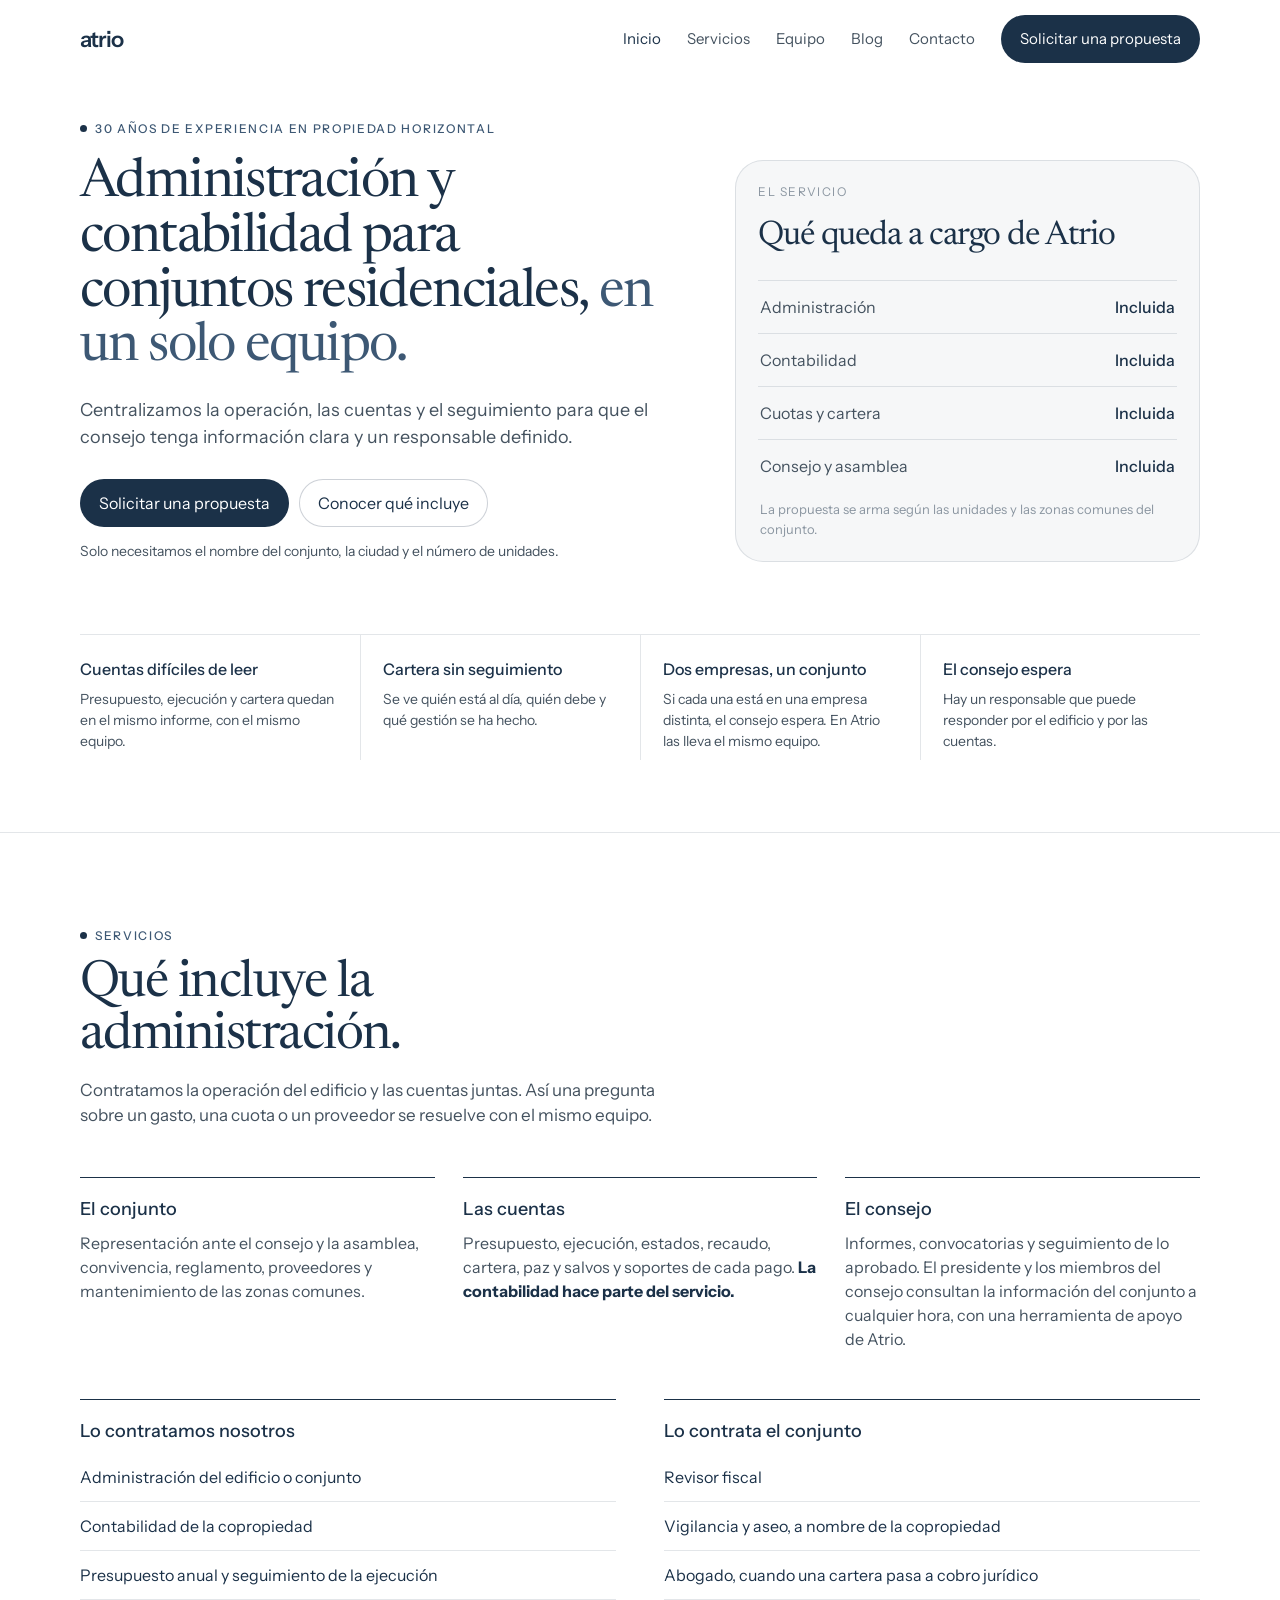
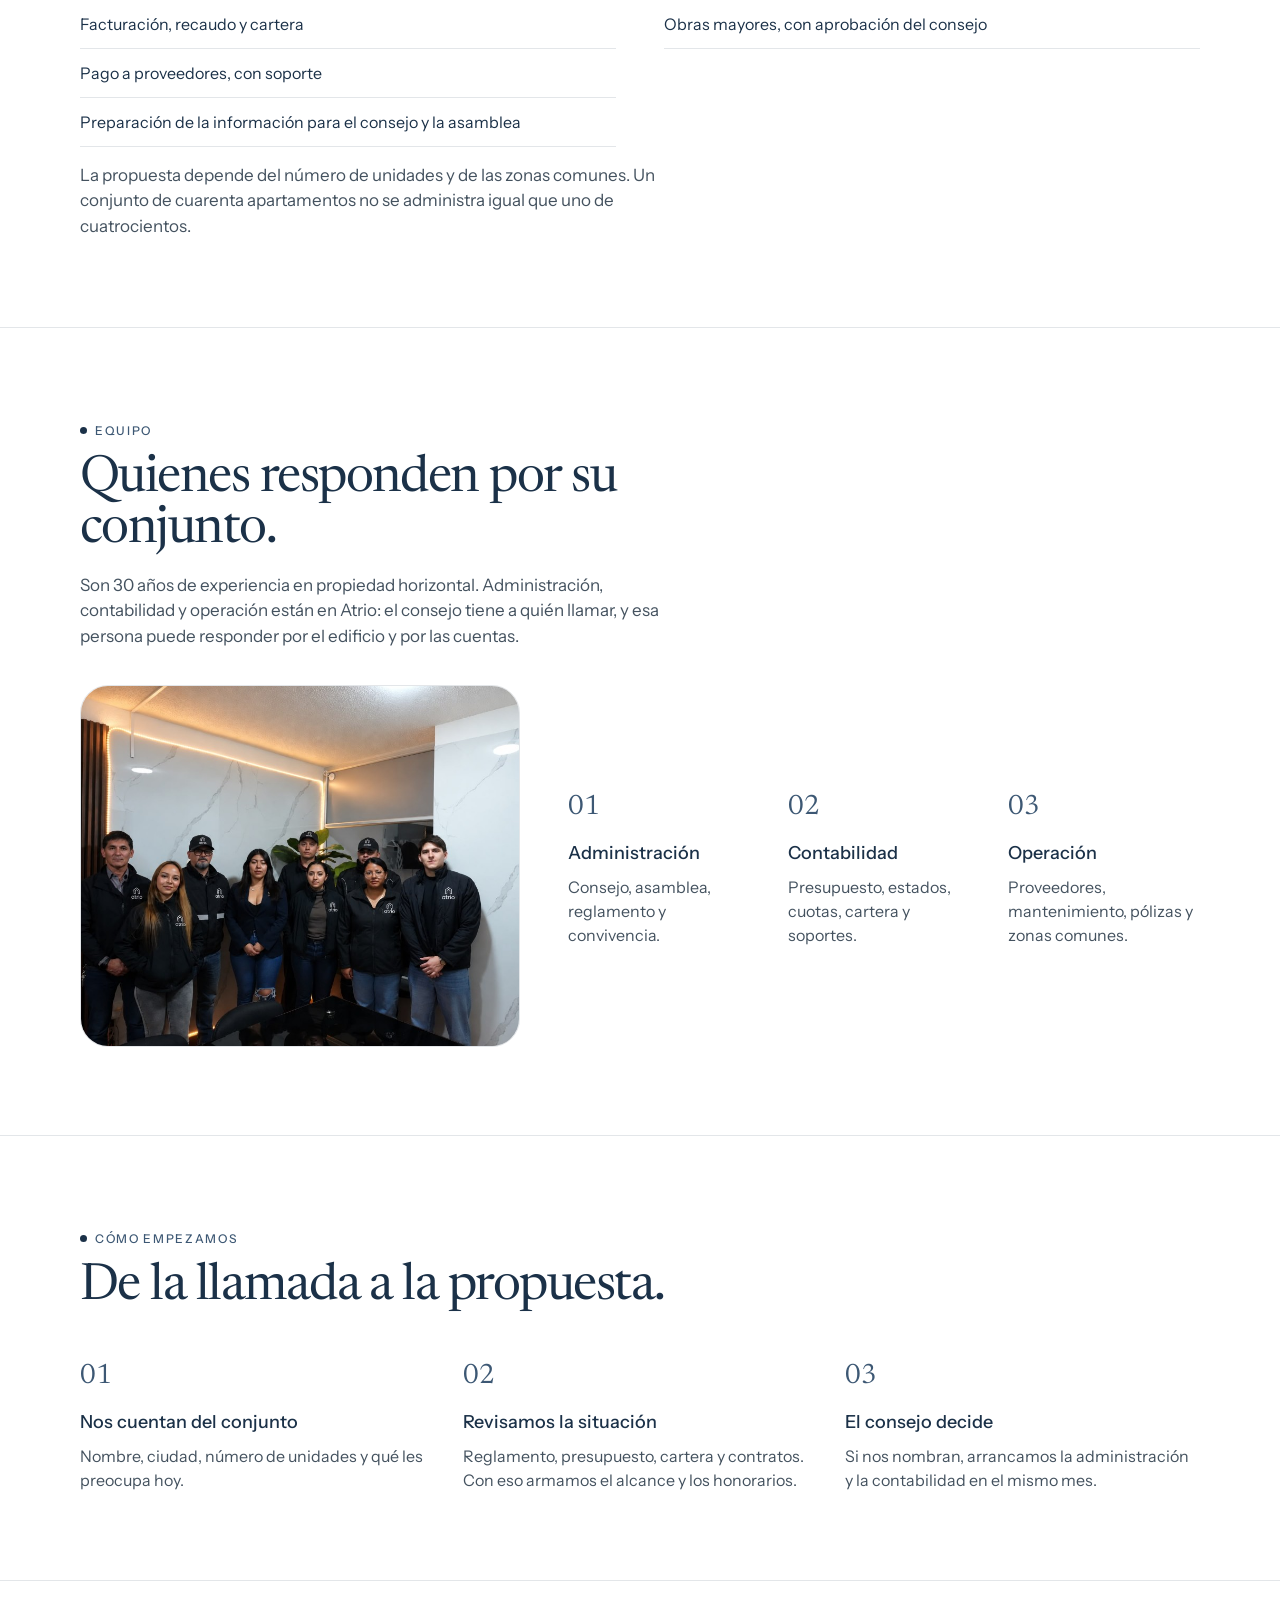
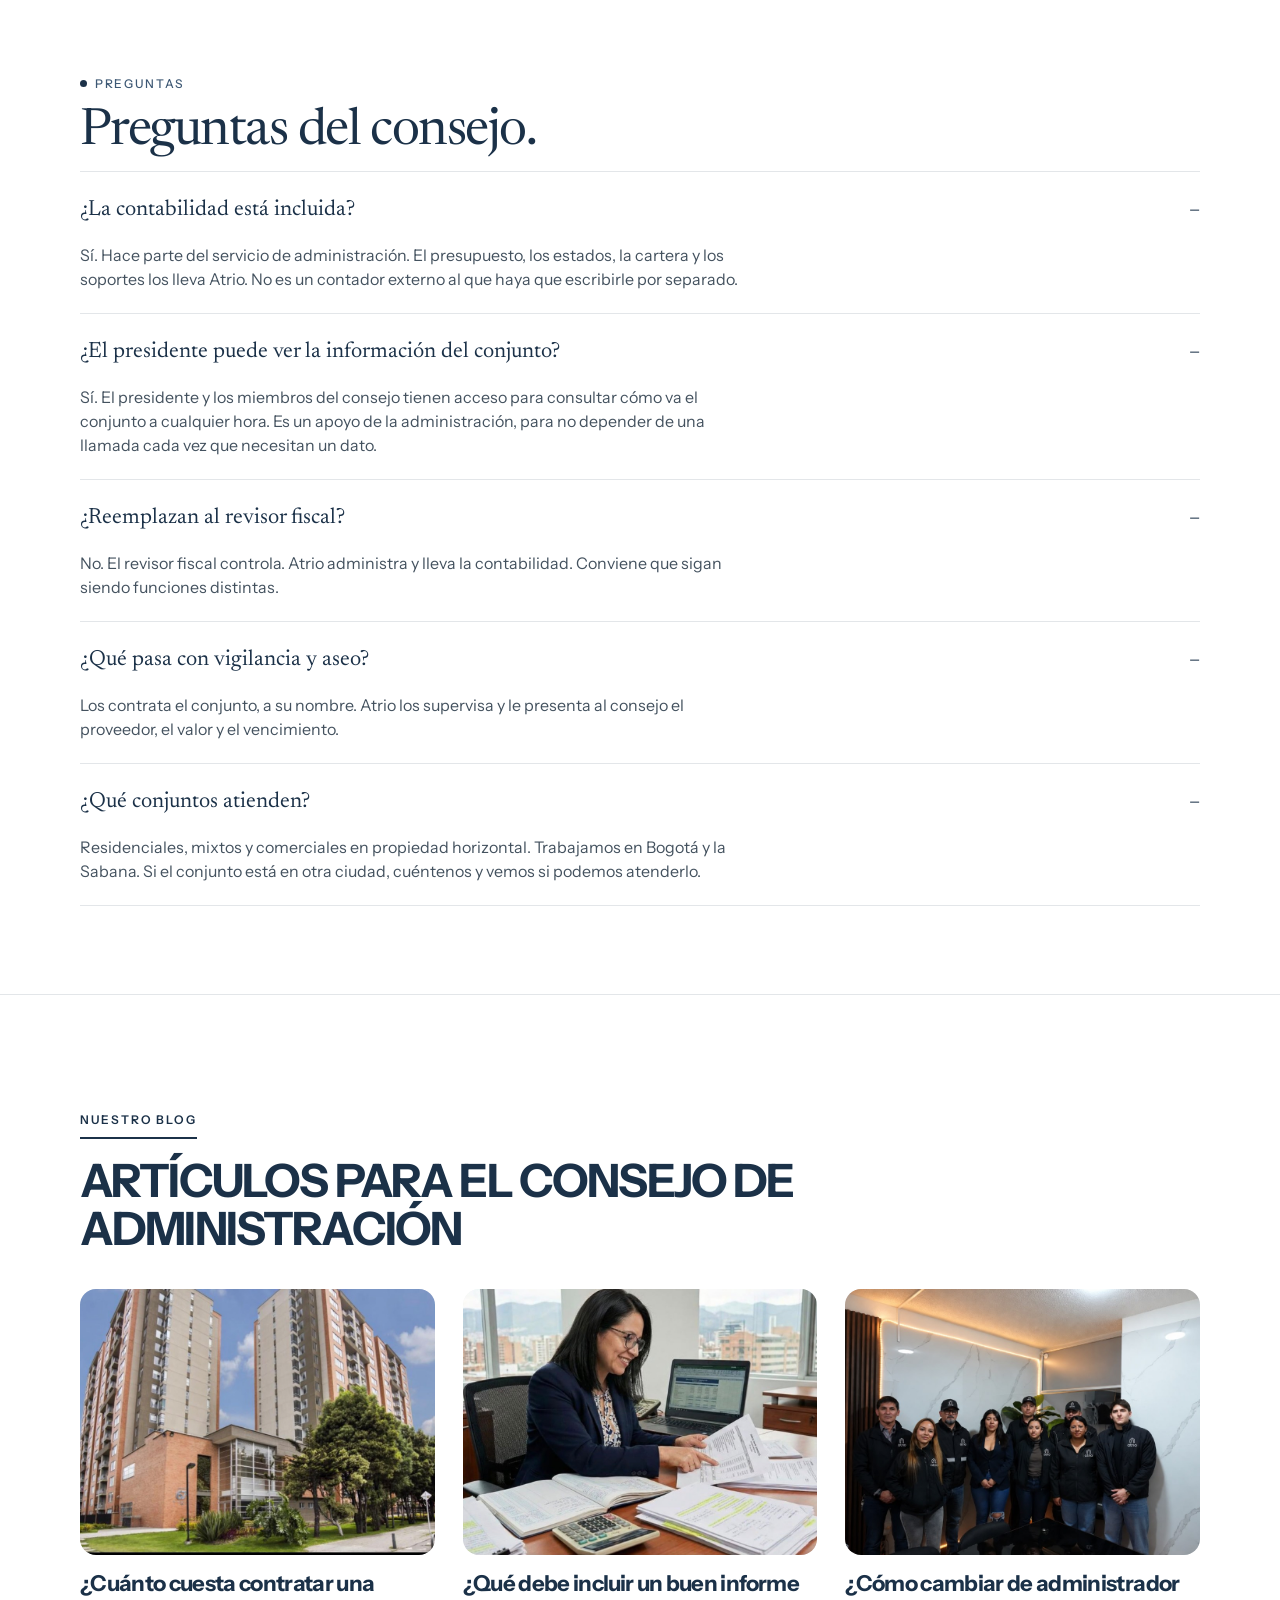
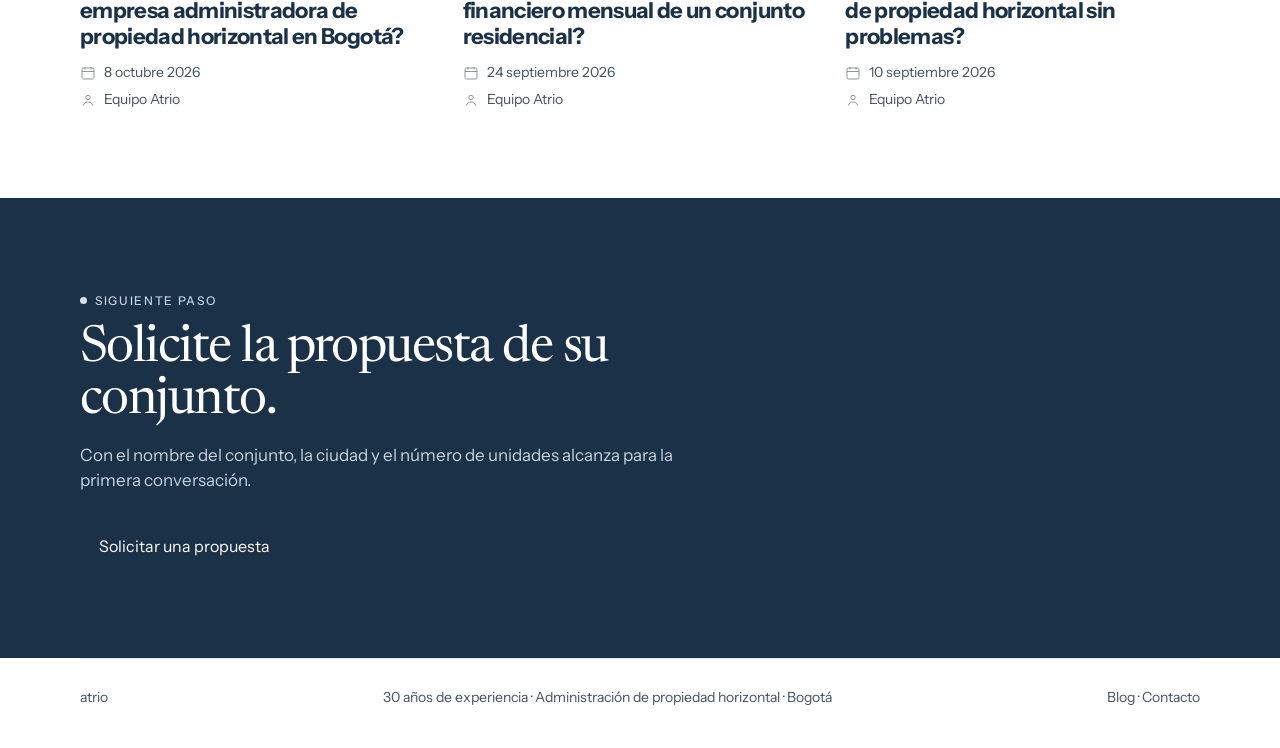
==== index.html @ 2d16792b "Mueve la sección del equipo antes del proceso de propuesta." ====
<!doctype html>
<html lang="es">
	<head>
		<meta charset="utf-8" />
		<meta name="viewport" content="width=device-width, initial-scale=1" />
		<meta
			name="description"
			content="Administración y contabilidad para conjuntos residenciales, en un solo equipo. 30 años de experiencia en propiedad horizontal en Bogotá y la Sabana."
		/>
		<title>Administración y contabilidad de propiedad horizontal | Atrio</title>
		<link rel="canonical" href="https://adminatrio.com/" />
		<meta property="og:type" content="website" />
		<meta property="og:title" content="Administración y contabilidad de propiedad horizontal | Atrio" />
		<meta property="og:description" content="Administración y contabilidad para conjuntos residenciales, en un solo equipo. 30 años de experiencia en Bogotá y la Sabana." />
		<meta property="og:url" content="https://adminatrio.com/" />
		<meta property="og:image" content="https://adminatrio.com/img/edificios.jpg" />
		<script type="application/ld+json">
			{
				"@context": "https://schema.org",
				"@type": "ProfessionalService",
				"name": "Atrio",
				"url": "https://adminatrio.com/",
				"image": "https://adminatrio.com/img/edificios.jpg",
				"telephone": "+573142192278",
				"email": "hola@adminatrio.com",
				"address": {
					"@type": "PostalAddress",
					"streetAddress": "Calle 148 # 21-50",
					"addressLocality": "Bogotá",
					"addressCountry": "CO"
				},
				"areaServed": ["Bogotá", "La Sabana"]
			}
		</script>
		<link rel="icon" href="favicon.svg?v=2" />
		<link rel="preconnect" href="https://fonts.googleapis.com" />
		<link rel="preconnect" href="https://fonts.gstatic.com" crossorigin />
		<link
			href="https://fonts.googleapis.com/css2?family=Instrument+Sans:wght@400;500;600;700&family=Newsreader:opsz,wght@6..72,400;6..72,500&display=swap"
			rel="stylesheet"
		/>
		<link rel="stylesheet" href="css/site.css" />
	</head>
	<body>
		<div class="shell">
			<header class="top">
				<div class="top-bar">
					<a class="mark" href="index.html">atrio</a>
					<button class="nav-toggle" type="button" aria-expanded="false" aria-controls="nav">Menú</button>
				</div>
				<nav class="nav" id="nav" aria-label="Principal">
					<a href="index.html" aria-current="page">Inicio</a>
					<a href="#servicios">Servicios</a>
					<a href="#equipo">Equipo</a>
					<a href="blog/">Blog</a>
					<a href="contacto.html">Contacto</a>
					<a class="btn btn-navy" href="contacto.html">Solicitar una propuesta</a>
				</nav>
			</header>

			<div class="hero">
				<div>
					<p class="eyebrow">30 años de experiencia en propiedad horizontal</p>
					<h1>Administración y contabilidad para conjuntos residenciales, <span>en un solo equipo.</span></h1>
					<p class="lede">
						Centralizamos la operación, las cuentas y el seguimiento para que el consejo tenga
						información clara y un responsable definido.
					</p>
					<div class="actions">
						<a class="btn btn-navy" href="contacto.html">Solicitar una propuesta</a>
						<a class="btn btn-line" href="#servicios">Conocer qué incluye</a>
					</div>
					<p class="hint">Solo necesitamos el nombre del conjunto, la ciudad y el número de unidades.</p>
				</div>
				<aside class="month">
					<p class="month-kicker">El servicio</p>
					<h2>Qué queda a cargo de Atrio</h2>
					<ul>
						<li><span>Administración</span><b>Incluida</b></li>
						<li><span>Contabilidad</span><b>Incluida</b></li>
						<li><span>Cuotas y cartera</span><b>Incluida</b></li>
						<li><span>Consejo y asamblea</span><b>Incluida</b></li>
					</ul>
					<small>La propuesta se arma según las unidades y las zonas comunes del conjunto.</small>
				</aside>
			</div>
		</div>

		<section class="band band-tight">
			<div class="shell">
				<div class="principles">
					<article>
						<h2>Cuentas difíciles de leer</h2>
						<p>Presupuesto, ejecución y cartera quedan en el mismo informe, con el mismo equipo.</p>
					</article>
					<article>
						<h2>Cartera sin seguimiento</h2>
						<p>Se ve quién está al día, quién debe y qué gestión se ha hecho.</p>
					</article>
					<article>
						<h2>Dos empresas, un conjunto</h2>
						<p>Si cada una está en una empresa distinta, el consejo espera. En Atrio las lleva el mismo equipo.</p>
					</article>
					<article>
						<h2>El consejo espera</h2>
						<p>Hay un responsable que puede responder por el edificio y por las cuentas.</p>
					</article>
				</div>
			</div>
		</section>

		<section class="band" id="servicios">
			<div class="shell">
				<p class="eyebrow">Servicios</p>
				<h2 class="section-title">Qué incluye la administración.</h2>
				<p class="section-copy">
					Contratamos la operación del edificio y las cuentas juntas. Así una pregunta sobre un gasto,
					una cuota o un proveedor se resuelve con el mismo equipo.
				</p>
				<div class="cols">
					<article>
						<h3>El conjunto</h3>
						<p>
							Representación ante el consejo y la asamblea, convivencia, reglamento, proveedores y
							mantenimiento de las zonas comunes.
						</p>
					</article>
					<article>
						<h3>Las cuentas</h3>
						<p>
							Presupuesto, ejecución, estados, recaudo, cartera, paz y salvos y soportes de cada
							pago. <strong>La contabilidad hace parte del servicio.</strong>
						</p>
					</article>
					<article>
						<h3>El consejo</h3>
						<p>
							Informes, convocatorias y seguimiento de lo aprobado. El presidente y los miembros del
							consejo consultan la información del conjunto a cualquier hora, con una herramienta de
							apoyo de Atrio.
						</p>
					</article>
				</div>
				<div class="scope">
					<article>
						<h3>Lo contratamos nosotros</h3>
						<ul>
							<li>Administración del edificio o conjunto</li>
							<li>Contabilidad de la copropiedad</li>
							<li>Presupuesto anual y seguimiento de la ejecución</li>
							<li>Facturación, recaudo y cartera</li>
							<li>Pago a proveedores, con soporte</li>
							<li>Preparación de la información para el consejo y la asamblea</li>
						</ul>
					</article>
					<article>
						<h3>Lo contrata el conjunto</h3>
						<ul>
							<li>Revisor fiscal</li>
							<li>Vigilancia y aseo, a nombre de la copropiedad</li>
							<li>Abogado, cuando una cartera pasa a cobro jurídico</li>
							<li>Obras mayores, con aprobación del consejo</li>
						</ul>
					</article>
				</div>
				<p class="section-copy">
					La propuesta depende del número de unidades y de las zonas comunes. Un conjunto de cuarenta
					apartamentos no se administra igual que uno de cuatrocientos.
				</p>
			</div>
		</section>

		<section class="band" id="equipo">
			<div class="shell">
				<p class="eyebrow">Equipo</p>
				<h2 class="section-title">Quienes responden por su conjunto.</h2>
				<p class="section-copy">
					Son 30 años de experiencia en propiedad horizontal. Administración, contabilidad y operación
					están en Atrio: el consejo tiene a quién llamar, y esa persona puede responder por el
					edificio y por las cuentas.
				</p>
				<div class="team-split">
					<figure class="team-photo">
						<img src="equipo.jpg" alt="Equipo de trabajo de Atrio" width="1024" height="682" loading="lazy" />
					</figure>
					<div class="roles">
						<article>
							<span>01</span>
							<h3>Administración</h3>
							<p>Consejo, asamblea, reglamento y convivencia.</p>
						</article>
						<article>
							<span>02</span>
							<h3>Contabilidad</h3>
							<p>Presupuesto, estados, cuotas, cartera y soportes.</p>
						</article>
						<article>
							<span>03</span>
							<h3>Operación</h3>
							<p>Proveedores, mantenimiento, pólizas y zonas comunes.</p>
						</article>
					</div>
				</div>
			</div>
		</section>

		<section class="band">
			<div class="shell">
				<p class="eyebrow">Cómo empezamos</p>
				<h2 class="section-title">De la llamada a la propuesta.</h2>
				<div class="steps">
					<article>
						<span>01</span>
						<h3>Nos cuentan del conjunto</h3>
						<p>Nombre, ciudad, número de unidades y qué les preocupa hoy.</p>
					</article>
					<article>
						<span>02</span>
						<h3>Revisamos la situación</h3>
						<p>Reglamento, presupuesto, cartera y contratos. Con eso armamos el alcance y los honorarios.</p>
					</article>
					<article>
						<span>03</span>
						<h3>El consejo decide</h3>
						<p>Si nos nombran, arrancamos la administración y la contabilidad en el mismo mes.</p>
					</article>
				</div>
			</div>
		</section>

		<section class="band" id="preguntas">
			<div class="shell">
				<p class="eyebrow">Preguntas</p>
				<h2 class="section-title">Preguntas del consejo.</h2>
				<div class="faq">
					<div class="faq-item is-open">
						<button type="button" aria-expanded="true">
							¿La contabilidad está incluida?
							<span>–</span>
						</button>
						<p>
							Sí. Hace parte del servicio de administración. El presupuesto, los estados, la cartera
							y los soportes los lleva Atrio. No es un contador externo al que haya que escribirle
							por separado.
						</p>
					</div>
					<div class="faq-item is-open">
						<button type="button" aria-expanded="true">
							¿El presidente puede ver la información del conjunto?
							<span>–</span>
						</button>
						<p>
							Sí. El presidente y los miembros del consejo tienen acceso para consultar cómo va el
							conjunto a cualquier hora. Es un apoyo de la administración, para no depender de una
							llamada cada vez que necesitan un dato.
						</p>
					</div>
					<div class="faq-item is-open">
						<button type="button" aria-expanded="true">
							¿Reemplazan al revisor fiscal?
							<span>–</span>
						</button>
						<p>
							No. El revisor fiscal controla. Atrio administra y lleva la contabilidad. Conviene que
							sigan siendo funciones distintas.
						</p>
					</div>
					<div class="faq-item is-open">
						<button type="button" aria-expanded="true">
							¿Qué pasa con vigilancia y aseo?
							<span>–</span>
						</button>
						<p>
							Los contrata el conjunto, a su nombre. Atrio los supervisa y le presenta al consejo el
							proveedor, el valor y el vencimiento.
						</p>
					</div>
					<div class="faq-item is-open">
						<button type="button" aria-expanded="true">
							¿Qué conjuntos atienden?
							<span>–</span>
						</button>
						<p>
							Residenciales, mixtos y comerciales en propiedad horizontal. Trabajamos en Bogotá y la Sabana. Si el conjunto está en otra ciudad, cuéntenos y vemos si podemos atenderlo.
						</p>
					</div>
				</div>
			</div>
		</section>

		<section class="band">
			<div class="shell">
				<p class="blog-kicker">Nuestro blog</p>
				<h2 class="blog-title">Artículos para el consejo de administración</h2>
				<div class="post-grid">
					<a class="post" href="blog/cuanto-cuesta-administradora-bogota.html">
						<img loading="lazy" decoding="async" src="img/edificios.jpg" alt="Conjunto residencial en Bogotá" />
						<h3>¿Cuánto cuesta contratar una empresa administradora de propiedad horizontal en Bogotá?</h3>
						<p class="post-meta">
							<span>
								<svg width="16" height="16" viewBox="0 0 16 16" fill="none" aria-hidden="true"><rect x="2" y="3" width="12" height="11" rx="1.5" stroke="currentColor"/><path d="M2 6.5h12M5 2v2.5M11 2v2.5" stroke="currentColor"/></svg>
								8 octubre 2026
							</span>
							<span>
								<svg width="16" height="16" viewBox="0 0 16 16" fill="none" aria-hidden="true"><circle cx="8" cy="5.5" r="2.2" stroke="currentColor"/><path d="M3.5 13.2c.7-2.2 2.3-3.2 4.5-3.2s3.8 1 4.5 3.2" stroke="currentColor" stroke-linecap="round"/></svg>
								Equipo Atrio
							</span>
						</p>
					</a>
					<a class="post" href="blog/informe-financiero-mensual.html">
						<img loading="lazy" decoding="async" src="img/contadora.jpg" alt="Revisión de estados financieros" />
						<h3>¿Qué debe incluir un buen informe financiero mensual de un conjunto residencial?</h3>
						<p class="post-meta">
							<span>
								<svg width="16" height="16" viewBox="0 0 16 16" fill="none" aria-hidden="true"><rect x="2" y="3" width="12" height="11" rx="1.5" stroke="currentColor"/><path d="M2 6.5h12M5 2v2.5M11 2v2.5" stroke="currentColor"/></svg>
								24 septiembre 2026
							</span>
							<span>
								<svg width="16" height="16" viewBox="0 0 16 16" fill="none" aria-hidden="true"><circle cx="8" cy="5.5" r="2.2" stroke="currentColor"/><path d="M3.5 13.2c.7-2.2 2.3-3.2 4.5-3.2s3.8 1 4.5 3.2" stroke="currentColor" stroke-linecap="round"/></svg>
								Equipo Atrio
							</span>
						</p>
					</a>
					<a class="post" href="blog/cambiar-de-administrador.html">
						<img loading="lazy" decoding="async" src="equipo.jpg" alt="Equipo de Atrio" />
						<h3>¿Cómo cambiar de administrador de propiedad horizontal sin problemas?</h3>
						<p class="post-meta">
							<span>
								<svg width="16" height="16" viewBox="0 0 16 16" fill="none" aria-hidden="true"><rect x="2" y="3" width="12" height="11" rx="1.5" stroke="currentColor"/><path d="M2 6.5h12M5 2v2.5M11 2v2.5" stroke="currentColor"/></svg>
								10 septiembre 2026
							</span>
							<span>
								<svg width="16" height="16" viewBox="0 0 16 16" fill="none" aria-hidden="true"><circle cx="8" cy="5.5" r="2.2" stroke="currentColor"/><path d="M3.5 13.2c.7-2.2 2.3-3.2 4.5-3.2s3.8 1 4.5 3.2" stroke="currentColor" stroke-linecap="round"/></svg>
								Equipo Atrio
							</span>
						</p>
					</a>
				</div>
			</div>
		</section>

		<section class="band close">
			<div class="shell">
				<p class="eyebrow">Siguiente paso</p>
				<h2 class="section-title">Solicite la propuesta de su conjunto.</h2>
				<p class="section-copy">
					Con el nombre del conjunto, la ciudad y el número de unidades alcanza para la primera conversación.
				</p>
				<div class="actions">
					<a class="btn btn-navy" href="contacto.html">Solicitar una propuesta</a>
				</div>
			</div>
		</section>

		<div class="shell">
			<footer class="footer">
				<span>atrio</span>
				<span>30 años de experiencia · Administración de propiedad horizontal · Bogotá</span>
				<span><a href="blog/">Blog</a> · <a href="contacto.html">Contacto</a></span>
			</footer>
		</div>
		<script src="js/site.js"></script>
	</body>
</html>
---- css/site.css ----
:root {
	color-scheme: light;
	--white: #ffffff;
	--paper: #f6f7f8;
	--navy: #1b3148;
	--navy-soft: #3d5874;
	--ink: #1b3148;
	--muted: #44525f;
	--faint: #8b96a1;
	--line: rgba(27, 49, 72, 0.12);
	--line-strong: rgba(27, 49, 72, 0.22);
	--serif: "Newsreader", "Iowan Old Style", Georgia, serif;
	--sans: "Instrument Sans", "Avenir Next", "Segoe UI", sans-serif;
}

* {
	box-sizing: border-box;
}

html {
	scroll-behavior: smooth;
}

body {
	margin: 0;
	background: var(--white);
	color: var(--ink);
	font-family: var(--sans);
	font-size: 16px;
	line-height: 1.5;
	-webkit-font-smoothing: antialiased;
}

a {
	color: inherit;
	text-decoration: none;
}

button,
input,
select,
textarea {
	font: inherit;
	color: inherit;
}

::selection {
	background: #d5e0ea;
}

:focus-visible {
	outline: 2px solid var(--navy);
	outline-offset: 3px;
}

.shell {
	width: min(1120px, calc(100% - 48px));
	margin: 0 auto;
}

.mark {
	font-weight: 600;
	letter-spacing: -0.04em;
	font-size: 22px;
}

.eyebrow {
	display: inline-flex;
	align-items: center;
	gap: 8px;
	margin: 0;
	color: var(--navy-soft);
	font-size: 12px;
	font-weight: 500;
	letter-spacing: 0.14em;
	text-transform: uppercase;
}

.eyebrow::before {
	content: "";
	width: 7px;
	height: 7px;
	border-radius: 50%;
	background: var(--navy);
	flex: none;
}

.btn {
	display: inline-flex;
	align-items: center;
	justify-content: center;
	gap: 8px;
	height: 48px;
	padding: 0 18px;
	border-radius: 999px;
	border: 1px solid transparent;
	background: transparent;
	cursor: pointer;
	transition: transform 0.15s ease, background 0.15s ease;
}

.btn:hover {
	transform: translateY(-1px);
}

.btn-navy {
	background: var(--navy);
	color: var(--white);
}

.btn-navy:hover {
	background: #142536;
}

.btn-line {
	border-color: var(--line-strong);
	background: var(--white);
}

.btn-line:hover {
	background: var(--paper);
}

.top {
	display: flex;
	align-items: center;
	justify-content: space-between;
	gap: 24px;
	min-height: 78px;
}

.top-bar {
	display: flex;
	align-items: center;
	justify-content: space-between;
	gap: 16px;
}

.nav-toggle {
	display: none;
	height: 40px;
	padding: 0 14px;
	border-radius: 999px;
	border: 1px solid var(--line-strong);
	background: var(--white);
	cursor: pointer;
}

.nav {
	display: flex;
	align-items: center;
	gap: 26px;
	color: var(--muted);
	font-size: 15px;
}

.nav a:hover,
.nav a[aria-current="page"] {
	color: var(--navy);
}

.hero {
	display: grid;
	grid-template-columns: 1.12fr 0.88fr;
	gap: 64px;
	align-items: end;
	padding: 36px 0 72px;
}

h1,
.section-title,
.page-title {
	font-family: var(--serif);
	font-weight: 400;
	letter-spacing: -0.03em;
}

h1 {
	margin: 18px 0 0;
	font-size: clamp(36px, 4.2vw, 58px);
	line-height: 1.02;
}

h1 span,
.section-title span {
	color: var(--navy-soft);
}

.lede,
.section-copy {
	color: var(--muted);
}

.lede {
	max-width: 38rem;
	margin: 22px 0 0;
	font-size: 18px;
}

.actions {
	display: flex;
	flex-wrap: wrap;
	gap: 10px;
	margin-top: 28px;
}

.hint {
	margin: 14px 0 0;
	max-width: 36rem;
	color: var(--muted);
	font-size: 14px;
}

.month {
	background: var(--paper);
	border: 1px solid var(--line);
	border-radius: 28px;
	padding: 22px 22px 10px;
}

.month-kicker {
	margin: 0;
	color: var(--faint);
	font-size: 12px;
	letter-spacing: 0.12em;
	text-transform: uppercase;
}

.month h2 {
	margin: 10px 0 0;
	font-family: var(--serif);
	font-size: 34px;
	font-weight: 400;
	letter-spacing: -0.03em;
}

.month-line {
	margin: 8px 0 0;
	color: var(--muted);
}

.month ul {
	list-style: none;
	margin: 18px 0 0;
	padding: 0;
}

.month li {
	display: flex;
	justify-content: space-between;
	gap: 16px;
	padding: 14px 2px;
	border-top: 1px solid var(--line);
}

.month li span {
	color: var(--muted);
}

.month li b {
	font-weight: 500;
}

.month small {
	display: block;
	padding: 8px 2px 12px;
	color: var(--faint);
	font-size: 13px;
}

.principles {
	display: grid;
	grid-template-columns: repeat(4, 1fr);
	border-top: 1px solid var(--line);
}

.principles article {
	padding: 22px 22px 8px 0;
}

.principles article + article {
	padding-left: 22px;
	border-left: 1px solid var(--line);
}

.principles h2 {
	margin: 0;
	font-size: 16px;
	font-weight: 500;
}

.principles p {
	margin: 8px 0 0;
	color: var(--muted);
	font-size: 14px;
}

.band {
	padding: 88px 0;
	border-top: 1px solid var(--line);
}

.band-tight {
	padding: 0 0 72px;
	border-top: 0;
}

.section-title {
	max-width: 20ch;
	margin: 14px 0 0;
	font-size: clamp(36px, 4vw, 56px);
	line-height: 1;
}

.section-copy {
	max-width: 38rem;
	margin: 16px 0 0;
	font-size: 17px;
}

.flush {
	margin-top: 0;
}

.cols {
	display: grid;
	grid-template-columns: repeat(3, 1fr);
	gap: 28px;
	margin-top: 48px;
}

.cols article,
.scope article {
	padding-top: 18px;
	border-top: 1px solid var(--navy);
}

.cols h3,
.scope h3,
.steps h3,
.roles h3 {
	margin: 0 0 8px;
	font-size: 18px;
	font-weight: 500;
}

.cols p,
.scope p,
.steps p,
.roles p,
.faq p,
.note-card p {
	margin: 0;
	color: var(--muted);
}

.cols strong {
	color: var(--ink);
	font-weight: 700;
}

.scope {
	display: grid;
	grid-template-columns: 1fr 1fr;
	gap: 48px;
	margin-top: 48px;
}

.scope ul {
	margin: 0;
	padding: 0;
	list-style: none;
}

.scope li {
	padding: 12px 0;
	border-bottom: 1px solid var(--line);
}

.preview {
	display: grid;
	grid-template-columns: 0.82fr 1.18fr;
	gap: 48px;
	align-items: center;
}

.board {
	background: var(--paper);
	border: 1px solid var(--line);
	border-radius: 28px;
	padding: 22px;
}

.board-row {
	display: flex;
	justify-content: space-between;
	gap: 16px;
	padding: 16px 4px;
	border-top: 1px solid var(--line);
}

.board-row:first-child {
	border-top: 0;
	padding-top: 4px;
}

.board-row strong {
	display: block;
	font-weight: 500;
}

.board-row span {
	color: var(--muted);
	font-size: 14px;
}

.steps {
	display: grid;
	grid-template-columns: repeat(3, 1fr);
	gap: 28px;
	margin-top: 42px;
}

.steps article span,
.roles article span {
	display: block;
	margin-bottom: 12px;
	font-family: var(--serif);
	font-size: 28px;
	color: var(--navy-soft);
}

.team {
	display: grid;
	grid-template-columns: 0.78fr 1.22fr;
	gap: 48px;
	align-items: center;
	margin-top: 42px;
}

.team-frame {
	position: relative;
	min-height: 440px;
	border-radius: 28px;
	overflow: hidden;
	background: var(--paper);
	border: 1px solid var(--line);
}

.team-frame img {
	display: none;
	width: 100%;
	height: 100%;
	object-fit: cover;
	position: absolute;
	inset: 0;
}

.team-frame.is-ready img {
	display: block;
}

.team-frame.is-ready .team-hold {
	display: none;
}

.team-hold {
	min-height: 440px;
	display: grid;
	grid-template-rows: 1fr auto;
	align-items: center;
	justify-items: center;
	padding: 28px;
	color: var(--navy);
}

.court {
	width: min(100%, 280px);
	height: auto;
	color: var(--navy-soft);
	opacity: 0.85;
}

.team-hold p {
	justify-self: start;
	margin: 0;
	padding: 8px 14px;
	border-radius: 999px;
	background: var(--white);
	border: 1px solid var(--line);
	font-size: 14px;
}

.team figcaption {
	margin-top: 12px;
	color: var(--faint);
	font-size: 13px;
}

.roles {
	display: grid;
	grid-template-columns: repeat(3, 1fr);
	gap: 28px;
	margin-top: 36px;
}

.faq {
	margin-top: 12px;
}

.faq-item {
	border-top: 1px solid var(--line);
}

.faq-item:last-child {
	border-bottom: 1px solid var(--line);
}

.faq-item button {
	display: flex;
	width: 100%;
	min-height: 48px;
	justify-content: space-between;
	align-items: center;
	gap: 24px;
	padding: 22px 0;
	border: 0;
	background: transparent;
	text-align: left;
	cursor: pointer;
	font-size: 22px;
	font-family: var(--serif);
}

.faq-item p {
	display: none;
	margin: -6px 0 22px;
	max-width: 42rem;
}

.faq-item.is-open p {
	display: block;
}

.notes {
	display: grid;
	grid-template-columns: 1fr 1fr;
	gap: 28px;
	margin-top: 42px;
}

.note-card {
	display: flex;
	flex-direction: column;
	gap: 12px;
	min-height: 220px;
	padding: 22px;
	border-radius: 28px;
	background: var(--paper);
	border: 1px solid var(--line);
}

.note-card strong {
	font-family: var(--serif);
	font-size: 30px;
	font-weight: 400;
	letter-spacing: -0.03em;
	line-height: 1.05;
}

.note-card span {
	margin-top: auto;
	font-size: 14px;
	color: var(--navy);
}

.close {
	background: var(--navy);
	color: var(--white);
	border-top: 0;
}

.close .eyebrow {
	color: #c5d2de;
}

.close .eyebrow::before {
	background: #d5e2ee;
}

.close .section-title,
.close .section-copy {
	color: var(--white);
}

.close .section-copy {
	color: #c5d2de;
}

.close .btn-line {
	color: var(--navy);
}

.footer {
	display: flex;
	justify-content: space-between;
	gap: 24px;
	flex-wrap: wrap;
	padding: 28px 0 40px;
	color: var(--muted);
	font-size: 14px;
	border-top: 1px solid var(--line);
}

.footer a:hover {
	color: var(--navy);
}

.page-head {
	padding: 28px 0 12px;
}

.page-title {
	max-width: 16ch;
	margin: 14px 0 0;
	font-size: clamp(44px, 5vw, 68px);
	line-height: 0.98;
}

.tabs {
	display: flex;
	flex-wrap: wrap;
	gap: 8px 36px;
	margin-top: 36px;
	border-bottom: 1px solid var(--line);
}

.tabs a,
.tabs button {
	appearance: none;
	width: auto;
	text-align: left;
	margin-bottom: -1px;
	padding: 16px 0 18px;
	border: 0;
	border-bottom: 2px solid transparent;
	background: transparent;
	color: var(--muted);
	cursor: pointer;
	font-size: 16px;
}

.tabs a[aria-current="page"],
.tabs button[aria-selected="true"] {
	color: var(--navy);
	border-bottom-color: var(--navy);
}

.tab-panel {
	display: none;
	padding: 32px 0 8px;
	max-width: 40rem;
}

.tab-panel.is-open {
	display: block;
}

.tab-panel h2 {
	margin: 0 0 12px;
	font-family: var(--serif);
	font-weight: 400;
	font-size: clamp(32px, 4vw, 46px);
	letter-spacing: -0.03em;
	line-height: 1.02;
}

.prose {
	max-width: 40rem;
	padding-bottom: 24px;
}

.prose p,
.prose li {
	color: var(--muted);
	font-size: 17px;
}

.prose h2 {
	margin: 36px 0 8px;
	font-size: 22px;
	font-weight: 500;
}

.prose ul,
.prose ol {
	margin: 12px 0 0;
	padding-left: 1.2rem;
}

.prose li + li {
	margin-top: 8px;
}

.byline {
	margin: 18px 0 0;
	color: var(--faint);
	font-size: 14px;
}

.contact {
	display: grid;
	grid-template-columns: 0.85fr 1.15fr;
	gap: 56px;
	align-items: start;
	padding-bottom: 72px;
}

.contact-form {
	display: grid;
	gap: 14px;
	padding: 22px;
	border-radius: 28px;
	background: var(--paper);
	border: 1px solid var(--line);
}

label {
	display: grid;
	gap: 6px;
	font-size: 14px;
}

label span {
	color: var(--navy-soft);
}

input,
select,
textarea {
	width: 100%;
	padding: 12px 14px;
	border-radius: 14px;
	border: 1px solid var(--line-strong);
	background: var(--white);
}

.consent {
	display: flex;
	align-items: flex-start;
	gap: 10px;
	color: var(--muted);
	font-size: 14px;
}

.consent input {
	width: 18px;
	height: 18px;
	margin-top: 3px;
	padding: 0;
	accent-color: var(--navy);
}

.call {
	display: flex;
	flex-wrap: wrap;
	gap: 10px;
	margin-top: 22px;
}

textarea {
	min-height: 140px;
	resize: vertical;
}

.form-row {
	display: grid;
	grid-template-columns: 1fr 1fr;
	gap: 14px;
}

.sent-dialog {
	width: min(440px, calc(100% - 32px));
	margin: auto;
	padding: 28px;
	border: 0;
	border-radius: 28px;
	background: var(--white);
	color: var(--ink);
	box-shadow: 0 24px 60px rgba(27, 49, 72, 0.18);
}

.sent-dialog::backdrop {
	background: rgba(27, 49, 72, 0.46);
}

.sent-dialog h2 {
	margin: 12px 0;
	font-family: var(--serif);
	font-weight: 400;
	font-size: clamp(32px, 4vw, 42px);
	letter-spacing: -0.03em;
	line-height: 1.05;
}

.sent-dialog p:not(.eyebrow) {
	margin: 0;
	color: var(--muted);
	font-size: 17px;
}

.sent-actions {
	display: flex;
	flex-wrap: wrap;
	gap: 10px;
	margin-top: 22px;
}

.office {
	list-style: none;
	margin: 28px 0 0;
	padding: 0;
}

.office li {
	display: grid;
	gap: 4px;
	padding: 14px 0;
	border-top: 1px solid var(--line);
}

.office li:last-child {
	border-bottom: 1px solid var(--line);
}

.office span {
	color: var(--faint);
	font-size: 12px;
	font-weight: 500;
	letter-spacing: 0.12em;
	text-transform: uppercase;
}

.office a {
	font-weight: 500;
}

.office a:hover {
	color: var(--navy-soft);
}

.team-split {
	display: grid;
	grid-template-columns: 0.82fr 1.18fr;
	gap: 48px;
	align-items: center;
	margin-top: 36px;
}

.team-split .team-photo {
	margin: 0;
	overflow: hidden;
	border-radius: 28px;
	border: 1px solid var(--line);
	line-height: 0;
}

.team-split .team-photo img {
	display: block;
	width: 100%;
	height: 360px;
	object-fit: cover;
	object-position: center 22%;
}

.team-split .roles {
	margin-top: 0;
	align-content: center;
}

.blog-kicker {
	display: inline-block;
	margin: 28px 0 0;
	padding-bottom: 8px;
	border-bottom: 2px solid var(--navy);
	color: var(--navy);
	font-size: 12px;
	font-weight: 600;
	letter-spacing: 0.16em;
	text-transform: uppercase;
}

.blog-title {
	max-width: 18em;
	margin: 18px 0 36px;
	font-family: var(--sans);
	font-size: clamp(32px, 4.2vw, 46px);
	font-weight: 700;
	letter-spacing: -0.04em;
	line-height: 1.05;
	text-transform: uppercase;
}

.post-grid {
	display: grid;
	grid-template-columns: repeat(3, 1fr);
	gap: 28px;
	margin-top: 8px;
}

.post {
	display: flex;
	flex-direction: column;
	min-width: 0;
}

.post img {
	width: 100%;
	aspect-ratio: 4 / 3;
	object-fit: cover;
	object-position: center 28%;
	border-radius: 16px;
	background: var(--paper);
}

.post h2,
.post h3 {
	margin: 16px 0 12px;
	font-family: var(--sans);
	font-size: 22px;
	font-weight: 700;
	letter-spacing: -0.03em;
	line-height: 1.2;
}

.post-meta {
	display: grid;
	gap: 6px;
	margin: 0;
	color: var(--muted);
	font-size: 14px;
}

.post-meta span {
	display: flex;
	align-items: center;
	gap: 8px;
}

.post-meta svg {
	flex: none;
	color: var(--faint);
}

.article-title {
	max-width: 18em;
	margin: 14px 0 0;
	font-family: var(--serif);
	font-weight: 400;
	font-size: clamp(34px, 4vw, 52px);
	letter-spacing: -0.03em;
	line-height: 1.05;
}

.article-cover {
	margin: 28px 0 4px;
	overflow: hidden;
	border-radius: 20px;
	line-height: 0;
}

.article-cover img {
	display: block;
	width: 100%;
	height: 360px;
	object-fit: cover;
	object-position: center 30%;
}

.article-meta {
	display: flex;
	flex-wrap: wrap;
	gap: 8px 18px;
	margin: 14px 0 0;
	color: var(--muted);
	font-size: 14px;
}

.article-layout {
	display: grid;
	grid-template-columns: minmax(0, 1.55fr) minmax(240px, 0.85fr);
	gap: 48px;
	align-items: start;
	padding-bottom: 28px;
}

.article-layout .prose {
	max-width: none;
}

.more-posts {
	position: sticky;
	top: 24px;
	display: grid;
	gap: 16px;
	padding-top: 28px;
}

.more-kicker {
	margin: 0;
	color: var(--navy);
	font-size: 12px;
	font-weight: 600;
	letter-spacing: 0.16em;
	text-transform: uppercase;
}

.more-post {
	display: grid;
	grid-template-columns: 92px minmax(0, 1fr);
	gap: 12px;
	align-items: center;
}

.more-post img {
	width: 92px;
	height: 72px;
	object-fit: cover;
	object-position: center 28%;
	border-radius: 12px;
	background: var(--paper);
}

.more-post strong {
	display: block;
	font-size: 15px;
	font-weight: 700;
	letter-spacing: -0.02em;
	line-height: 1.25;
}

.more-post small {
	display: block;
	margin-top: 4px;
	color: var(--faint);
	font-size: 13px;
}

.more-post:hover strong {
	color: var(--navy-soft);
}

@media (max-width: 860px) {
	.shell {
		width: min(100% - 32px, 1120px);
	}

	.nav-toggle {
		display: inline-flex;
	}

	.top {
		flex-direction: column;
		align-items: stretch;
		padding: 16px 0;
	}

	.top-bar {
		width: 100%;
	}

	.nav {
		display: none;
		flex-direction: column;
		align-items: flex-start;
		gap: 14px;
		padding: 8px 0 12px;
	}

	.top.is-open .nav {
		display: flex;
	}

	.hero,
	.cols,
	.scope,
	.preview,
	.steps,
	.team,
	.team-split,
	.roles,
	.notes,
	.principles,
	.contact,
	.form-row,
	.post-grid,
	.article-layout {
		grid-template-columns: 1fr;
	}

	.more-posts {
		position: static;
		padding-top: 12px;
	}

	.team-split .team-photo img {
		height: auto;
		aspect-ratio: 3 / 2;
		object-position: center 18%;
	}

	.tabs {
		flex-direction: column;
		gap: 0;
	}

	.principles article + article {
		padding-left: 0;
		border-left: 0;
		border-top: 1px solid var(--line);
	}

	.section-title,
	.page-title {
		max-width: none;
	}

	.team-frame,
	.team-hold {
		min-height: 320px;
	}

	.footer {
		flex-direction: column;
	}
}

@media (prefers-reduced-motion: reduce) {
	html {
		scroll-behavior: auto;
	}

	* {
		transition: none !important;
	}
}
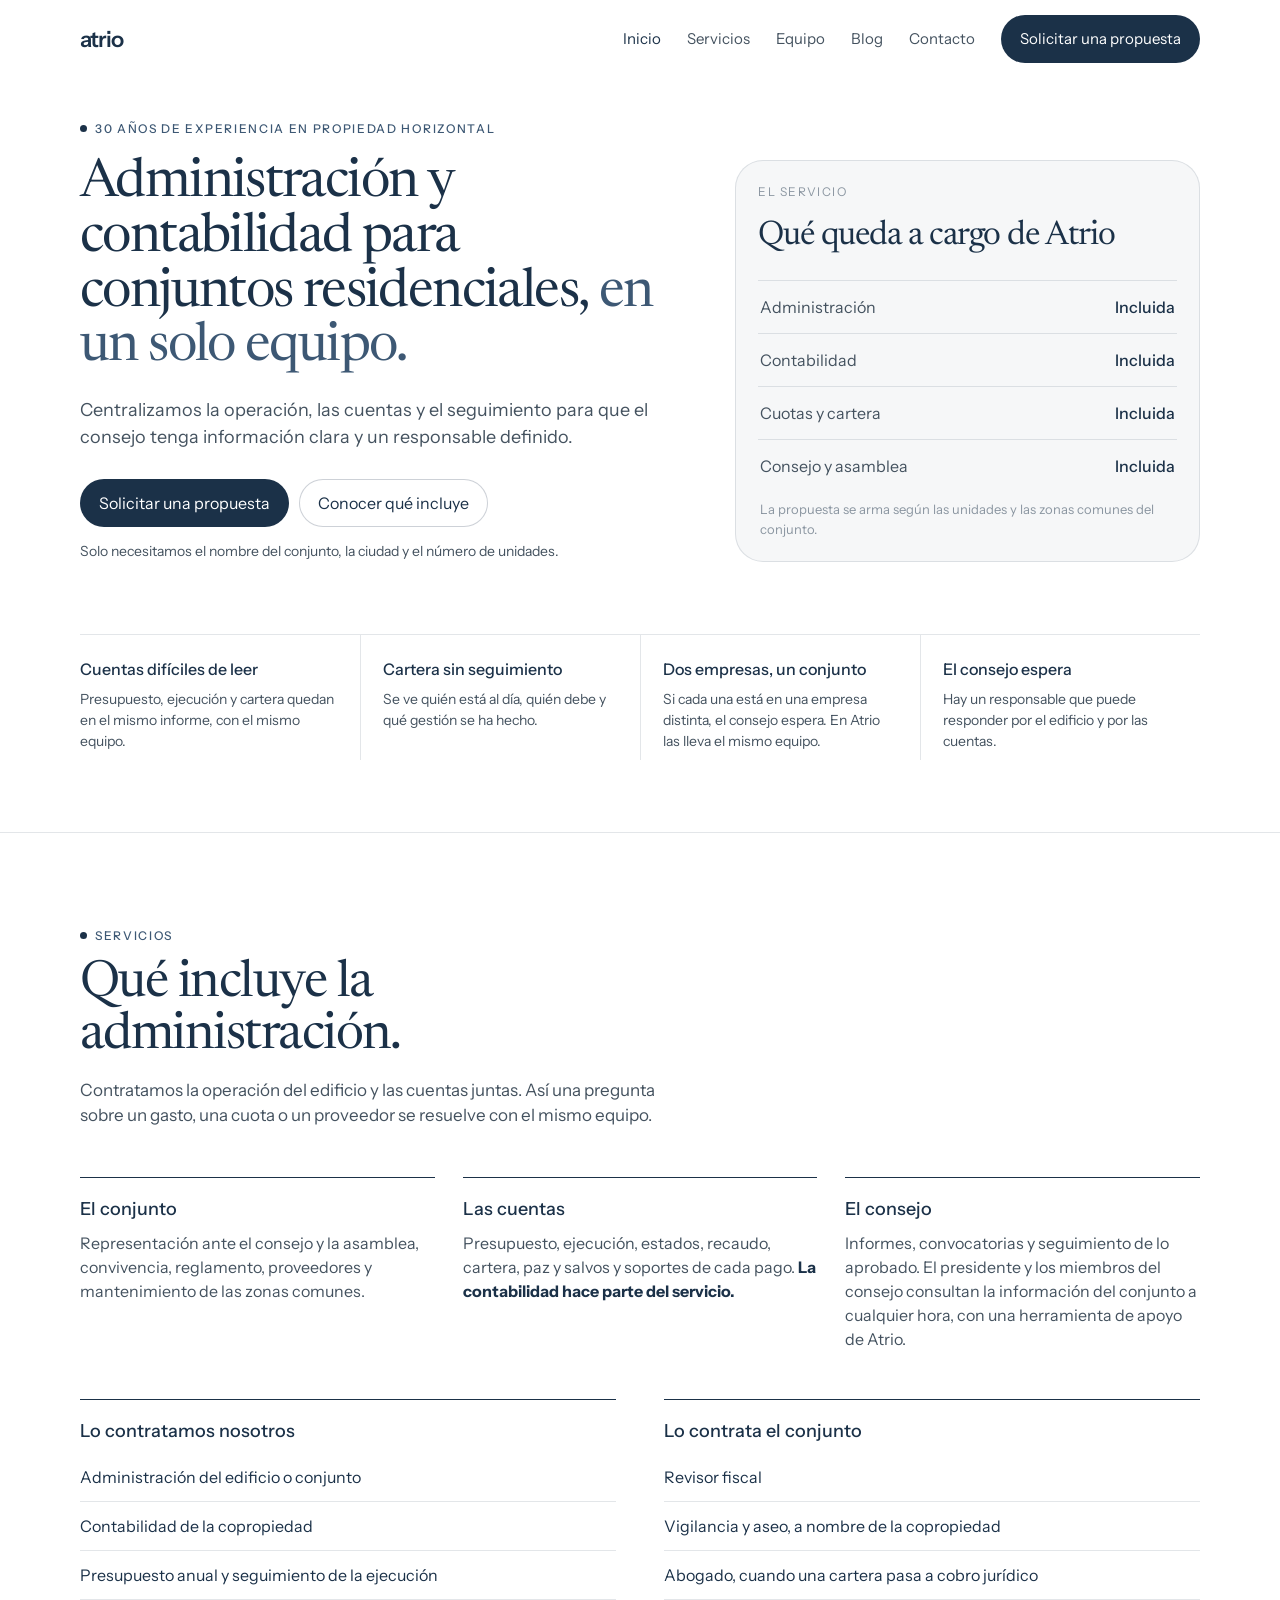
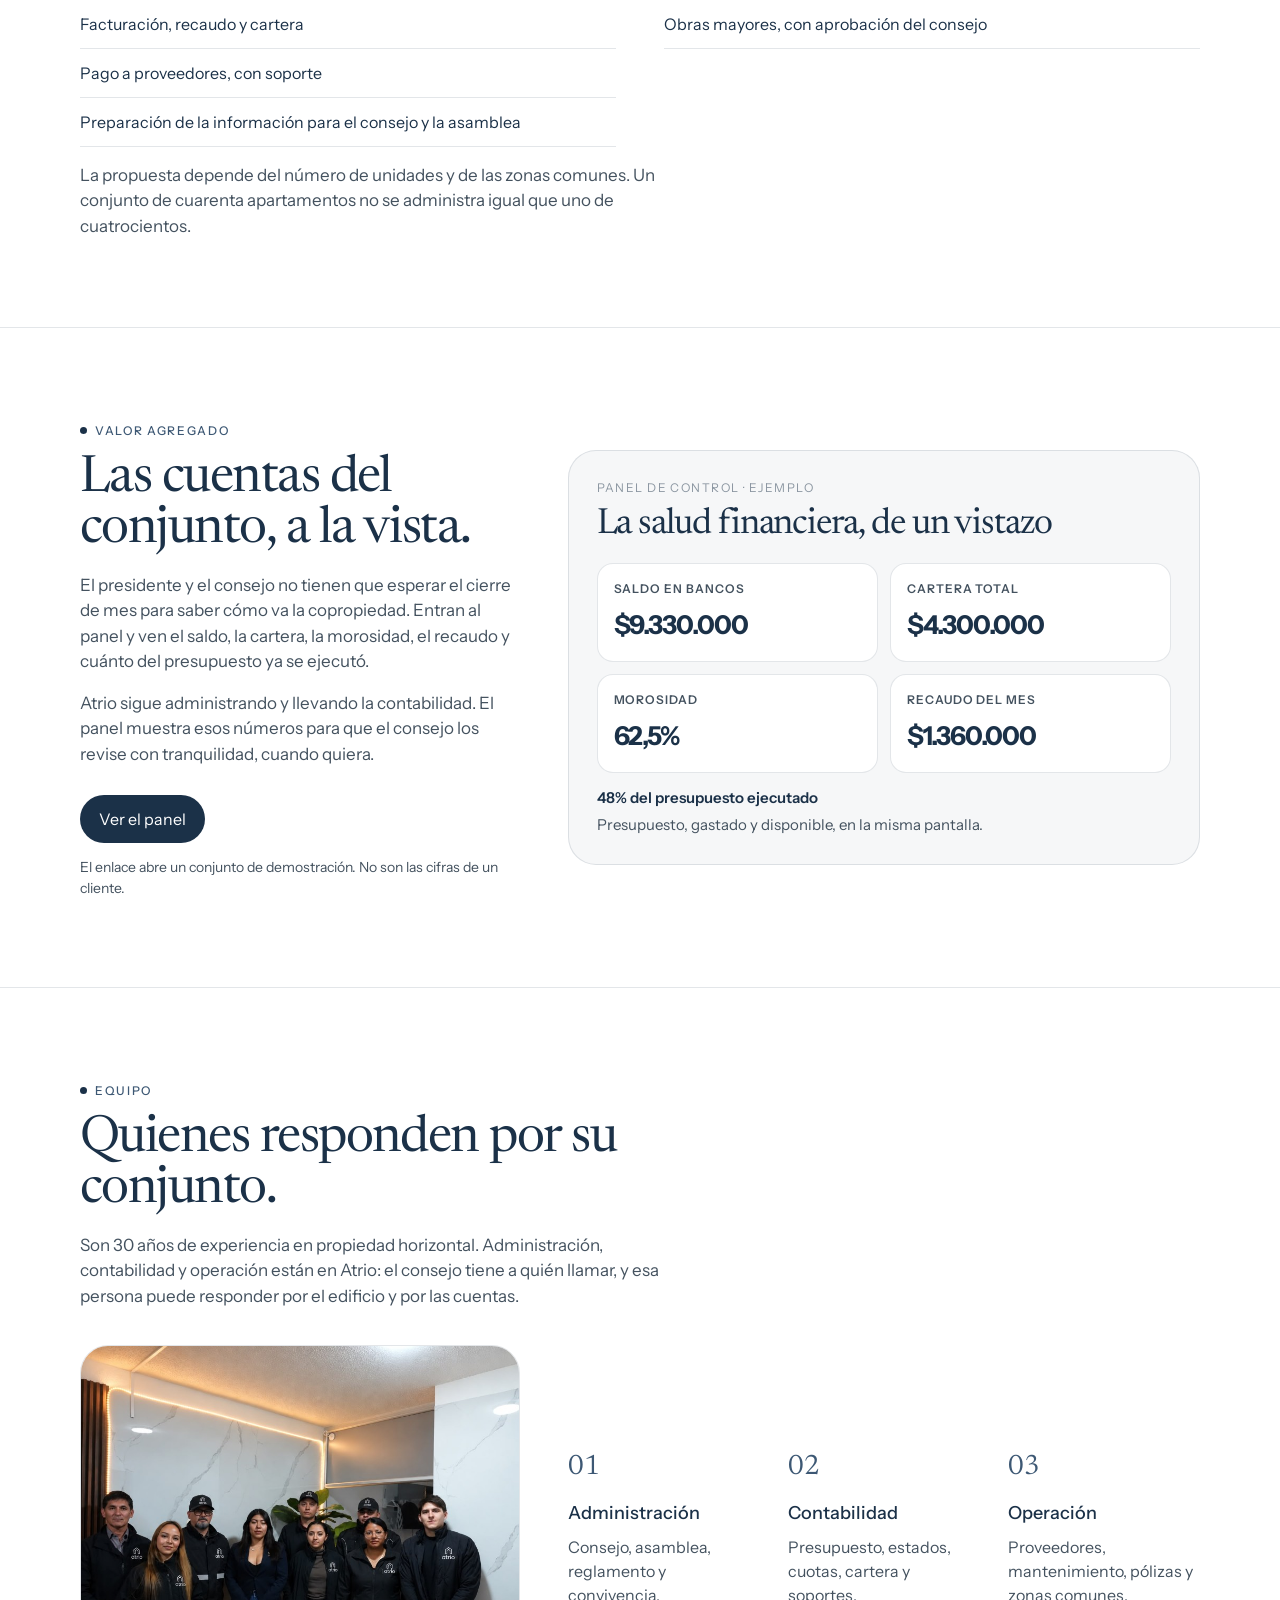
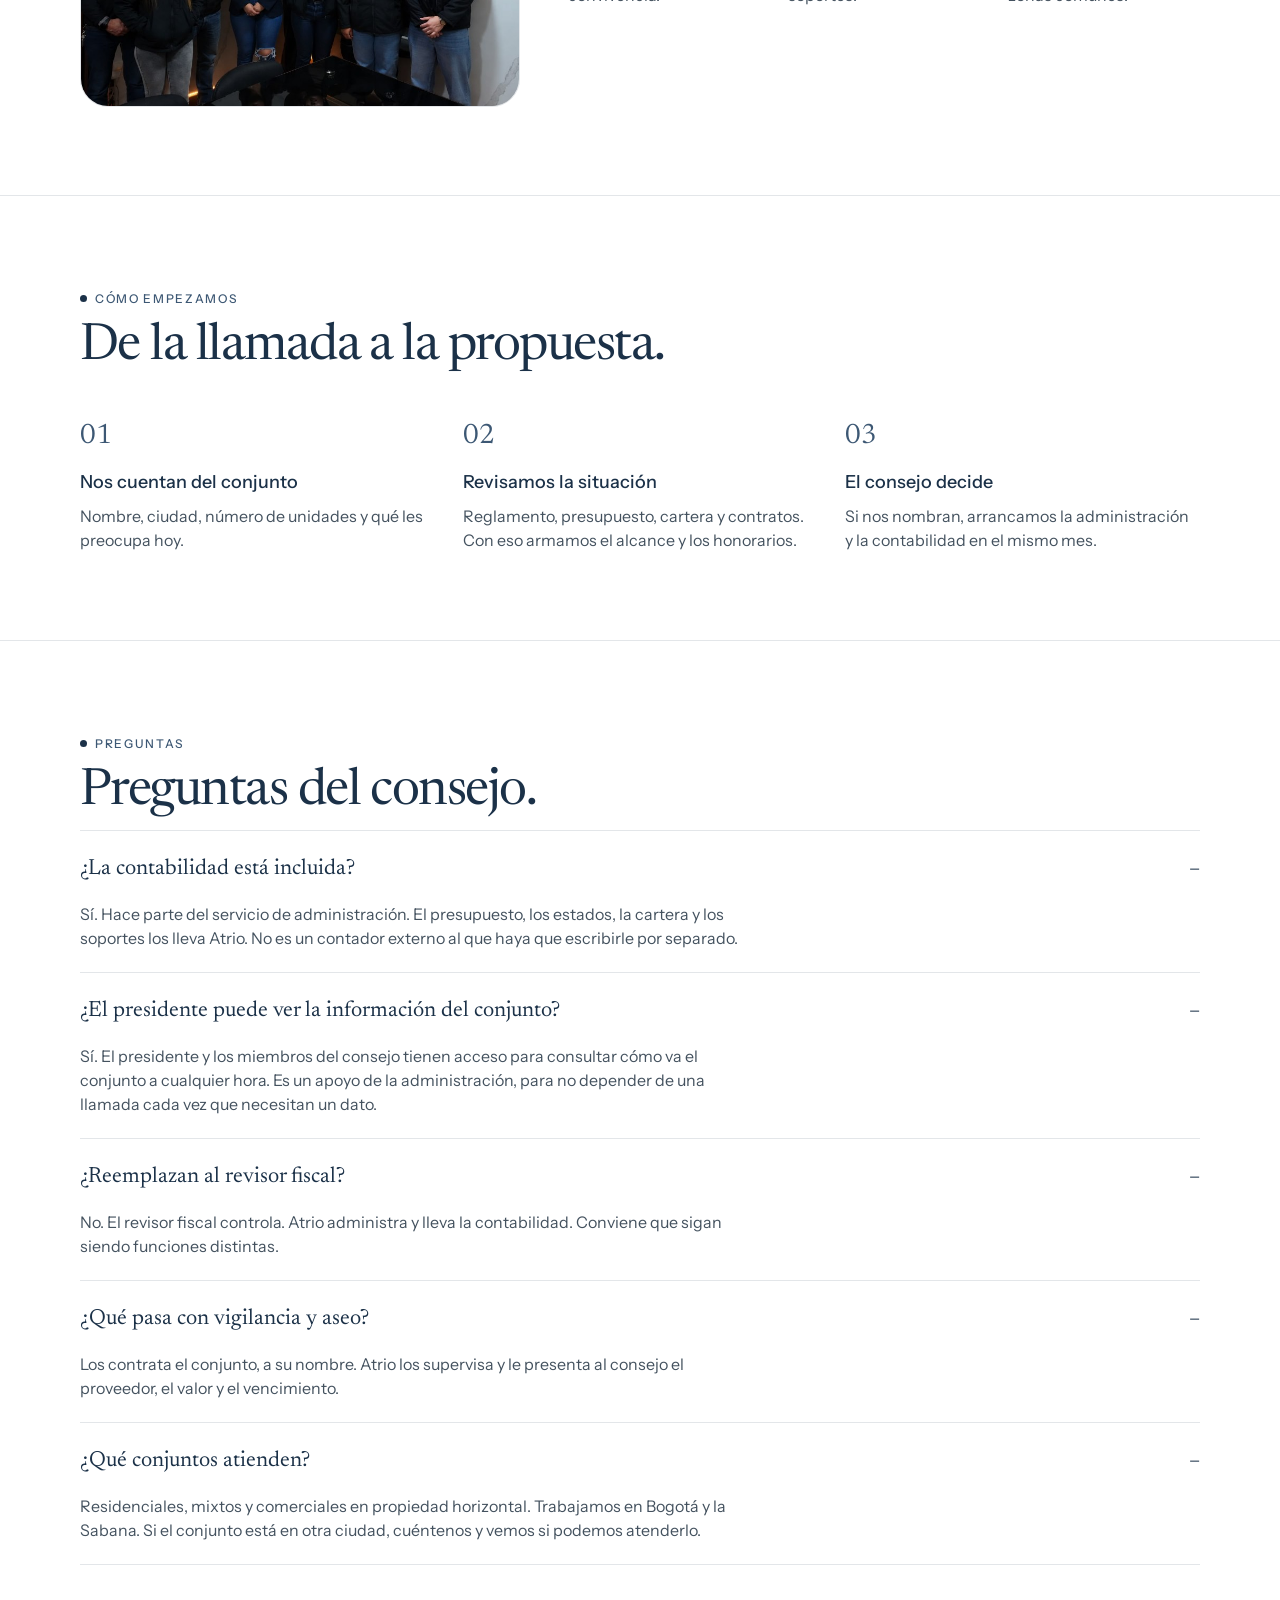
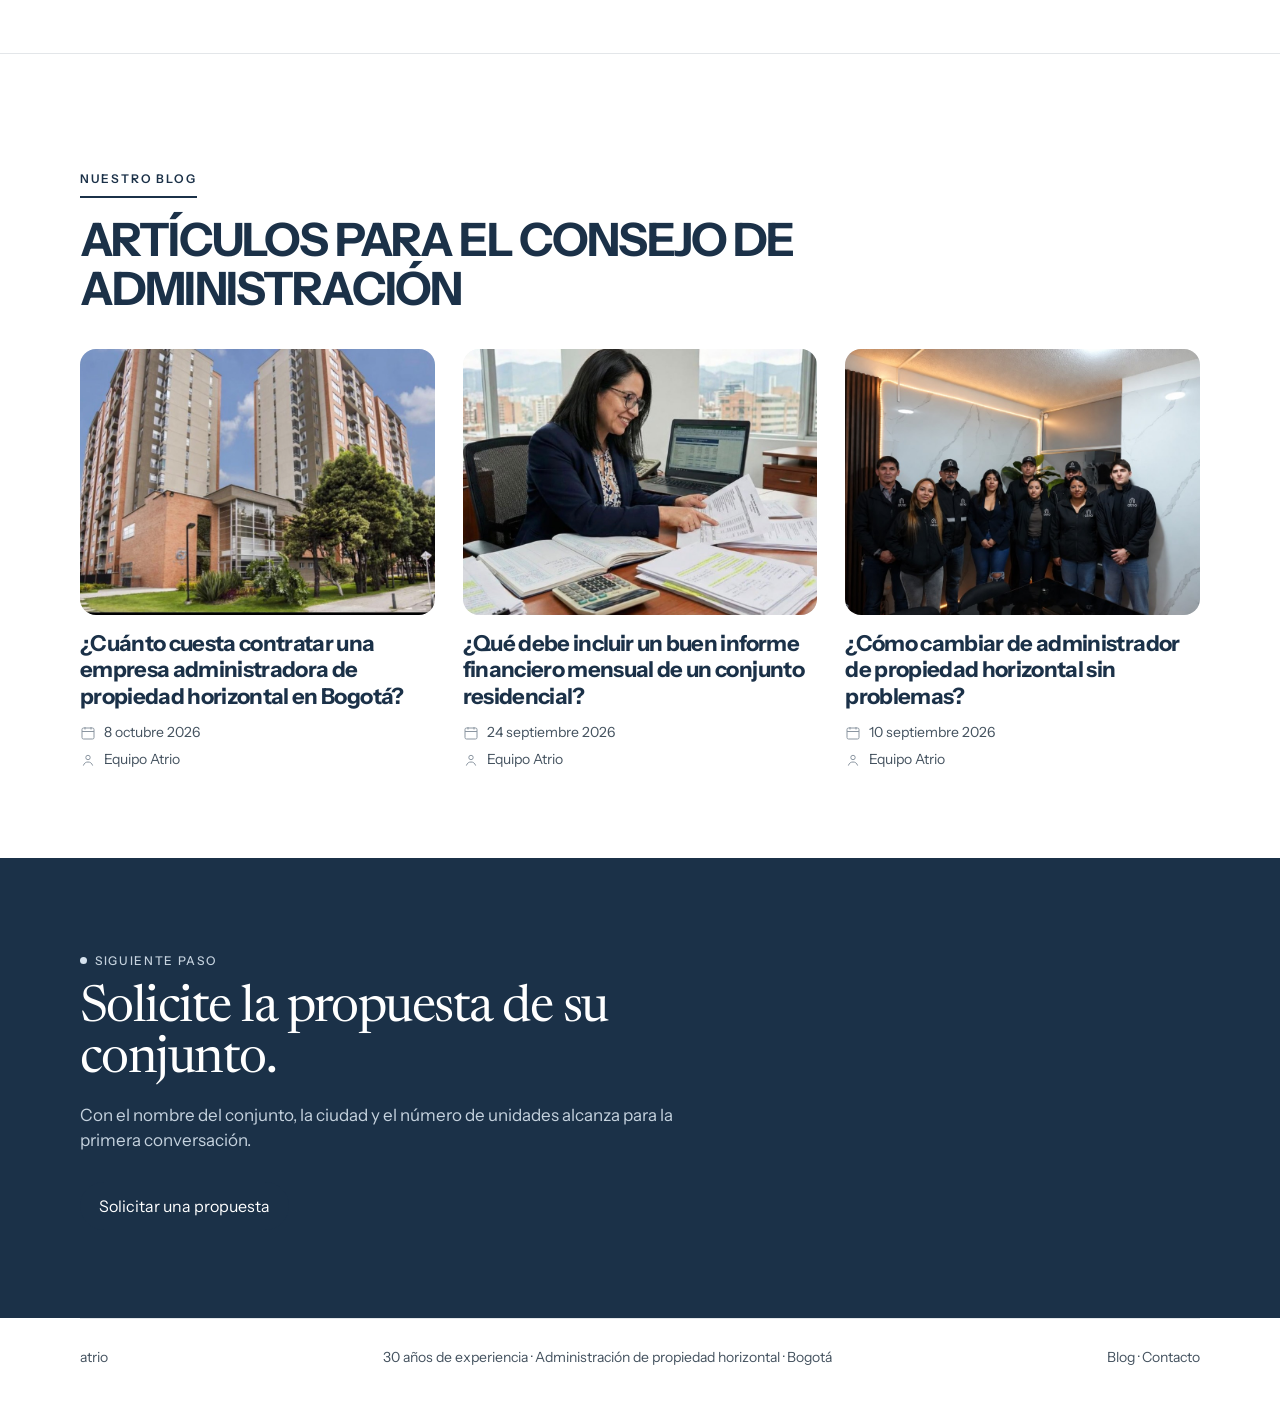
==== commit f1a01346: "Muestra el panel de cuentas como valor agregado del consejo." ====
--- a/index.html
+++ b/index.html
@@ -170,6 +170,51 @@
 			</div>
 		</section>
 
+		<section class="band" id="panel">
+			<div class="shell preview">
+				<div>
+					<p class="eyebrow">Valor agregado</p>
+					<h2 class="section-title">Las cuentas del conjunto, a la vista.</h2>
+					<p class="section-copy">
+						El presidente y el consejo no tienen que esperar el cierre de mes para saber cómo va la
+						copropiedad. Entran al panel y ven el saldo, la cartera, la morosidad, el recaudo y cuánto
+						del presupuesto ya se ejecutó.
+					</p>
+					<p class="section-copy">
+						Atrio sigue administrando y llevando la contabilidad. El panel muestra esos números para
+						que el consejo los revise con tranquilidad, cuando quiera.
+					</p>
+					<div class="actions">
+						<a class="btn btn-navy" href="https://atrio-ph.web.app/app">Ver el panel</a>
+					</div>
+					<p class="hint">El enlace abre un conjunto de demostración. No son las cifras de un cliente.</p>
+				</div>
+				<aside class="glance" aria-label="Ejemplo del panel de control">
+					<p class="month-kicker">Panel de control · ejemplo</p>
+					<h3>La salud financiera, de un vistazo</h3>
+					<div class="glance-grid">
+						<article>
+							<span>Saldo en bancos</span>
+							<strong>$9.330.000</strong>
+						</article>
+						<article>
+							<span>Cartera total</span>
+							<strong>$4.300.000</strong>
+						</article>
+						<article>
+							<span>Morosidad</span>
+							<strong>62,5%</strong>
+						</article>
+						<article>
+							<span>Recaudo del mes</span>
+							<strong>$1.360.000</strong>
+						</article>
+					</div>
+					<p class="glance-budget"><b>48% del presupuesto ejecutado</b> Presupuesto, gastado y disponible, en la misma pantalla.</p>
+				</aside>
+			</div>
+		</section>
+
 		<section class="band" id="equipo">
 			<div class="shell">
 				<p class="eyebrow">Equipo</p>
--- a/css/site.css
+++ b/css/site.css
@@ -382,6 +382,64 @@
 	grid-template-columns: 0.82fr 1.18fr;
 	gap: 48px;
 	align-items: center;
+}
+
+.glance {
+	padding: 28px;
+	border-radius: 28px;
+	background: var(--paper);
+	border: 1px solid var(--line);
+}
+
+.glance h3 {
+	margin: 10px 0 18px;
+	font-family: var(--serif);
+	font-size: clamp(28px, 3vw, 36px);
+	font-weight: 400;
+	letter-spacing: -0.03em;
+	line-height: 1.05;
+}
+
+.glance-grid {
+	display: grid;
+	grid-template-columns: 1fr 1fr;
+	gap: 12px;
+}
+
+.glance-grid article {
+	padding: 16px;
+	border-radius: 16px;
+	background: var(--white);
+	border: 1px solid var(--line);
+}
+
+.glance-grid span {
+	display: block;
+	color: var(--muted);
+	font-size: 12px;
+	font-weight: 600;
+	letter-spacing: 0.08em;
+	text-transform: uppercase;
+}
+
+.glance-grid strong {
+	display: block;
+	margin-top: 8px;
+	font-size: 26px;
+	letter-spacing: -0.04em;
+}
+
+.glance-budget {
+	margin: 14px 0 0;
+	color: var(--muted);
+	font-size: 15px;
+}
+
+.glance-budget b {
+	display: block;
+	margin-bottom: 4px;
+	color: var(--ink);
+	font-weight: 600;
 }
 
 .board {
@@ -1109,6 +1167,10 @@
 		object-position: center 18%;
 	}
 
+	.glance-grid strong {
+		font-size: 22px;
+	}
+
 	.tabs {
 		flex-direction: column;
 		gap: 0;
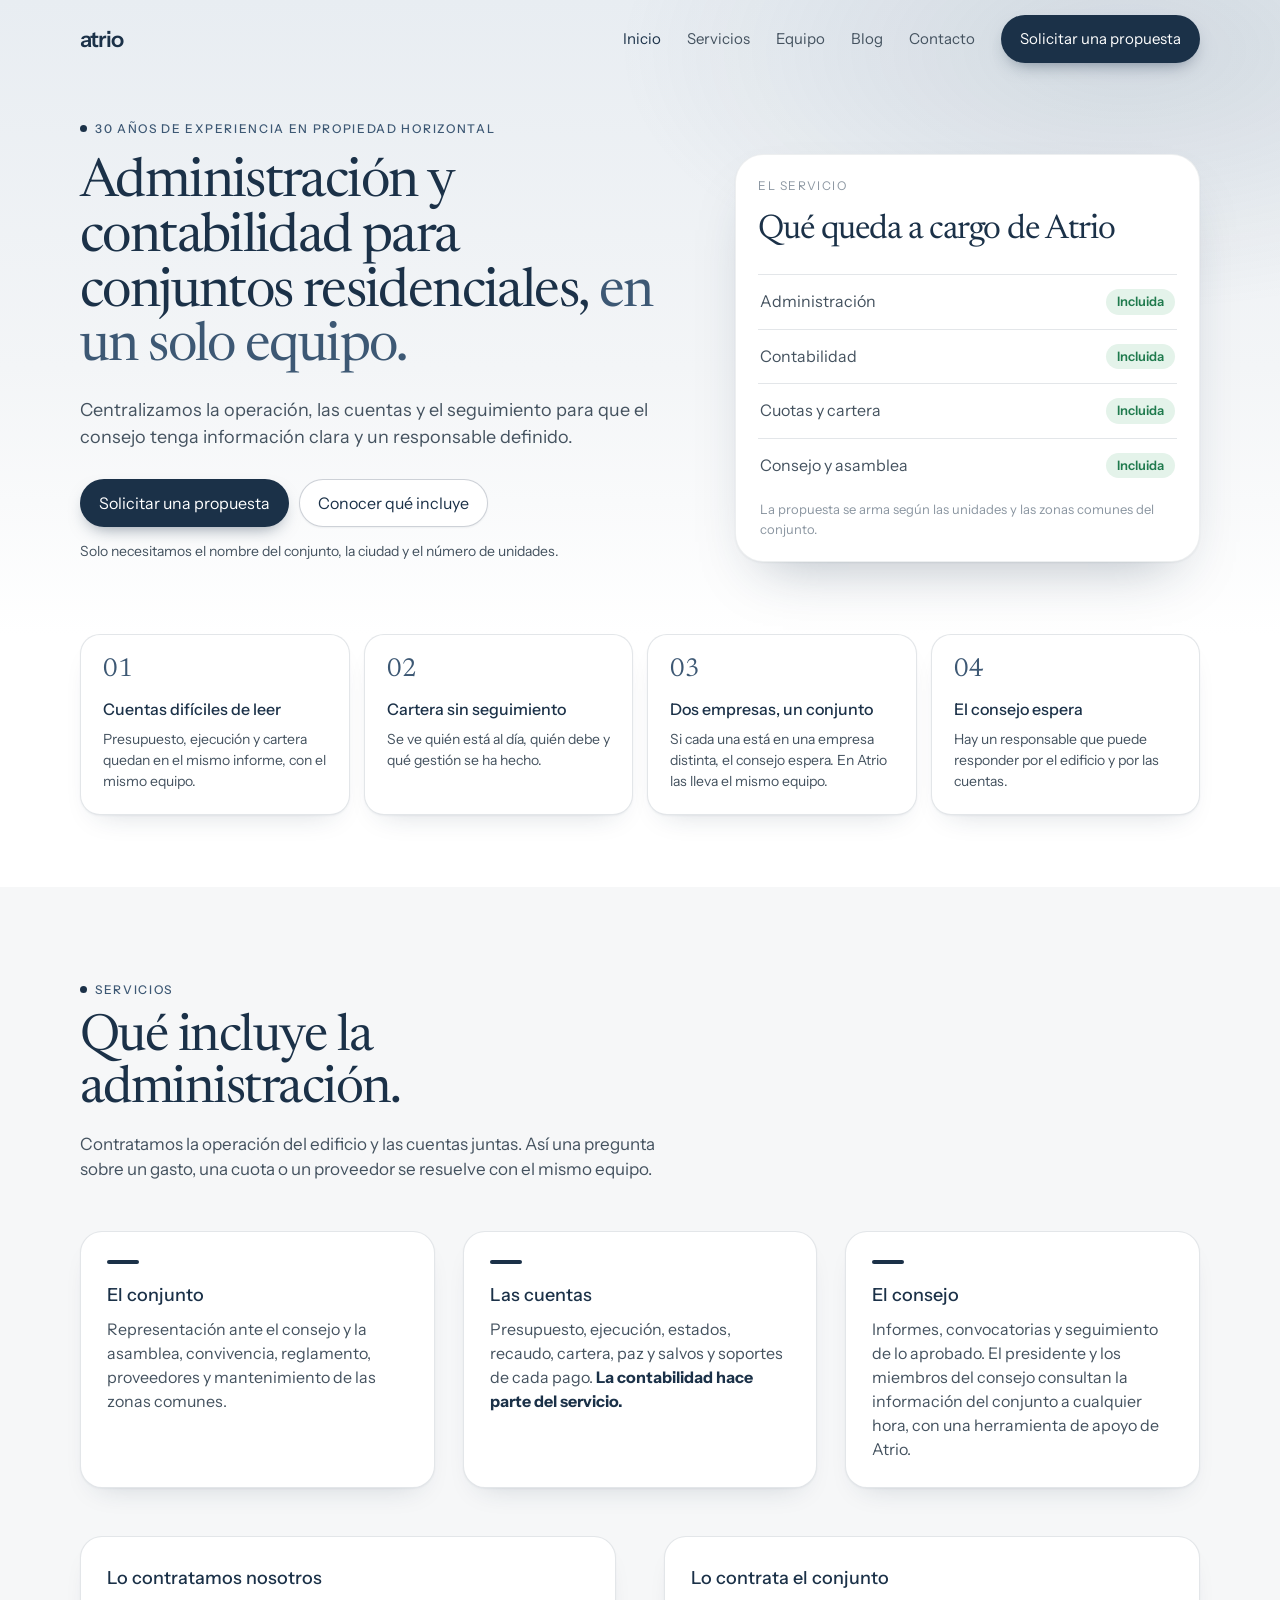
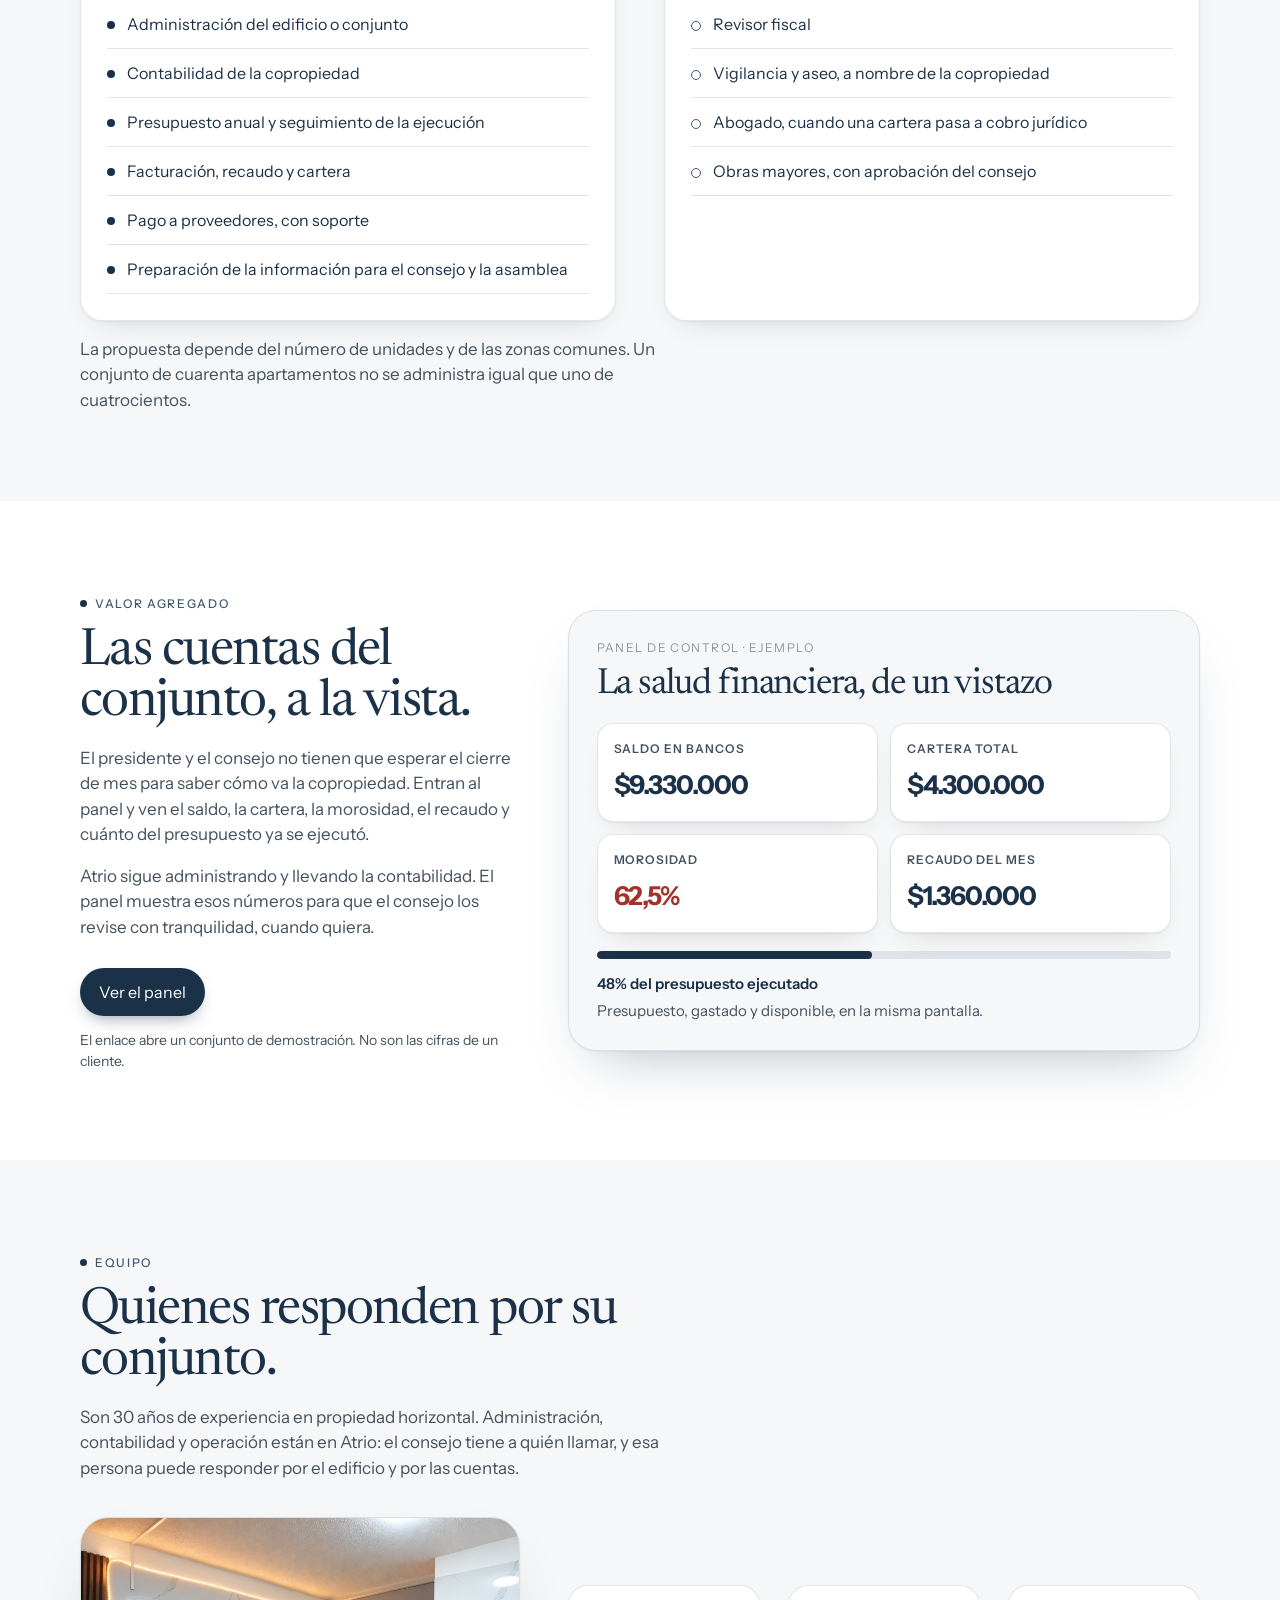
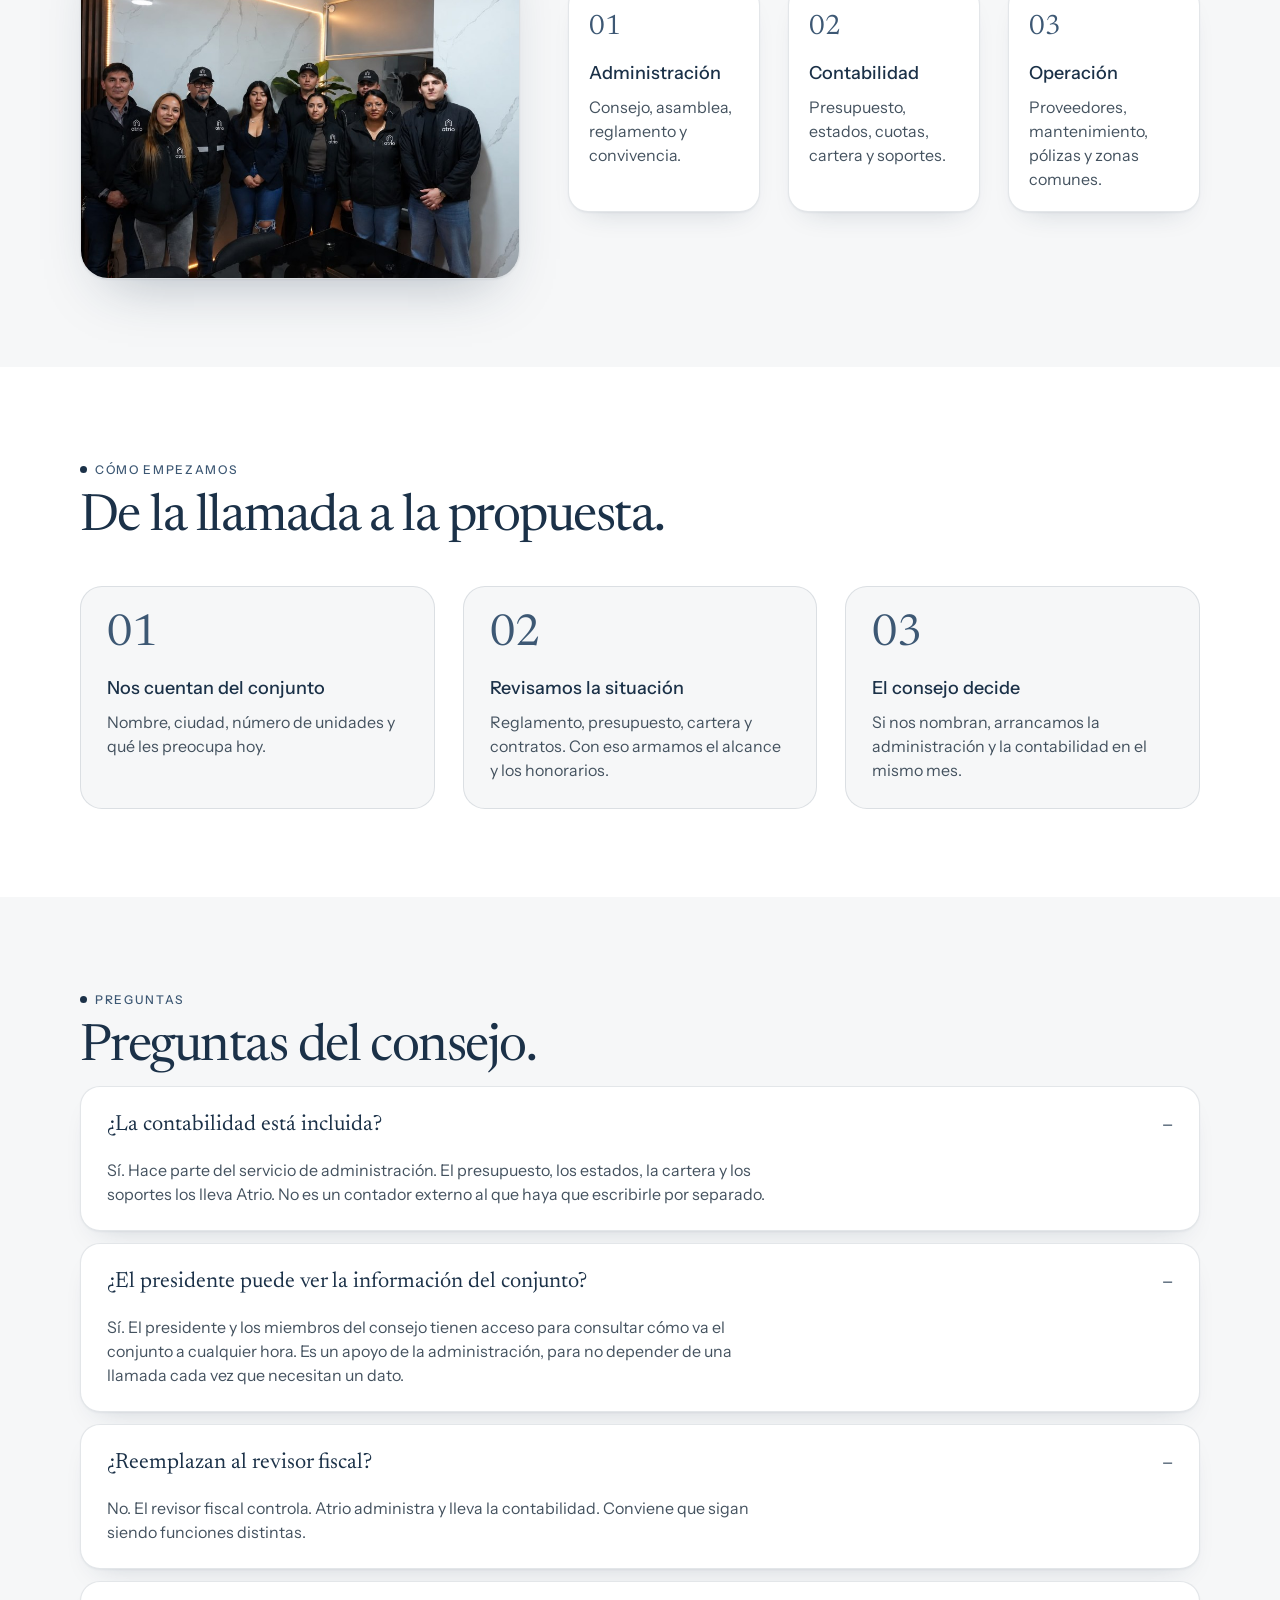
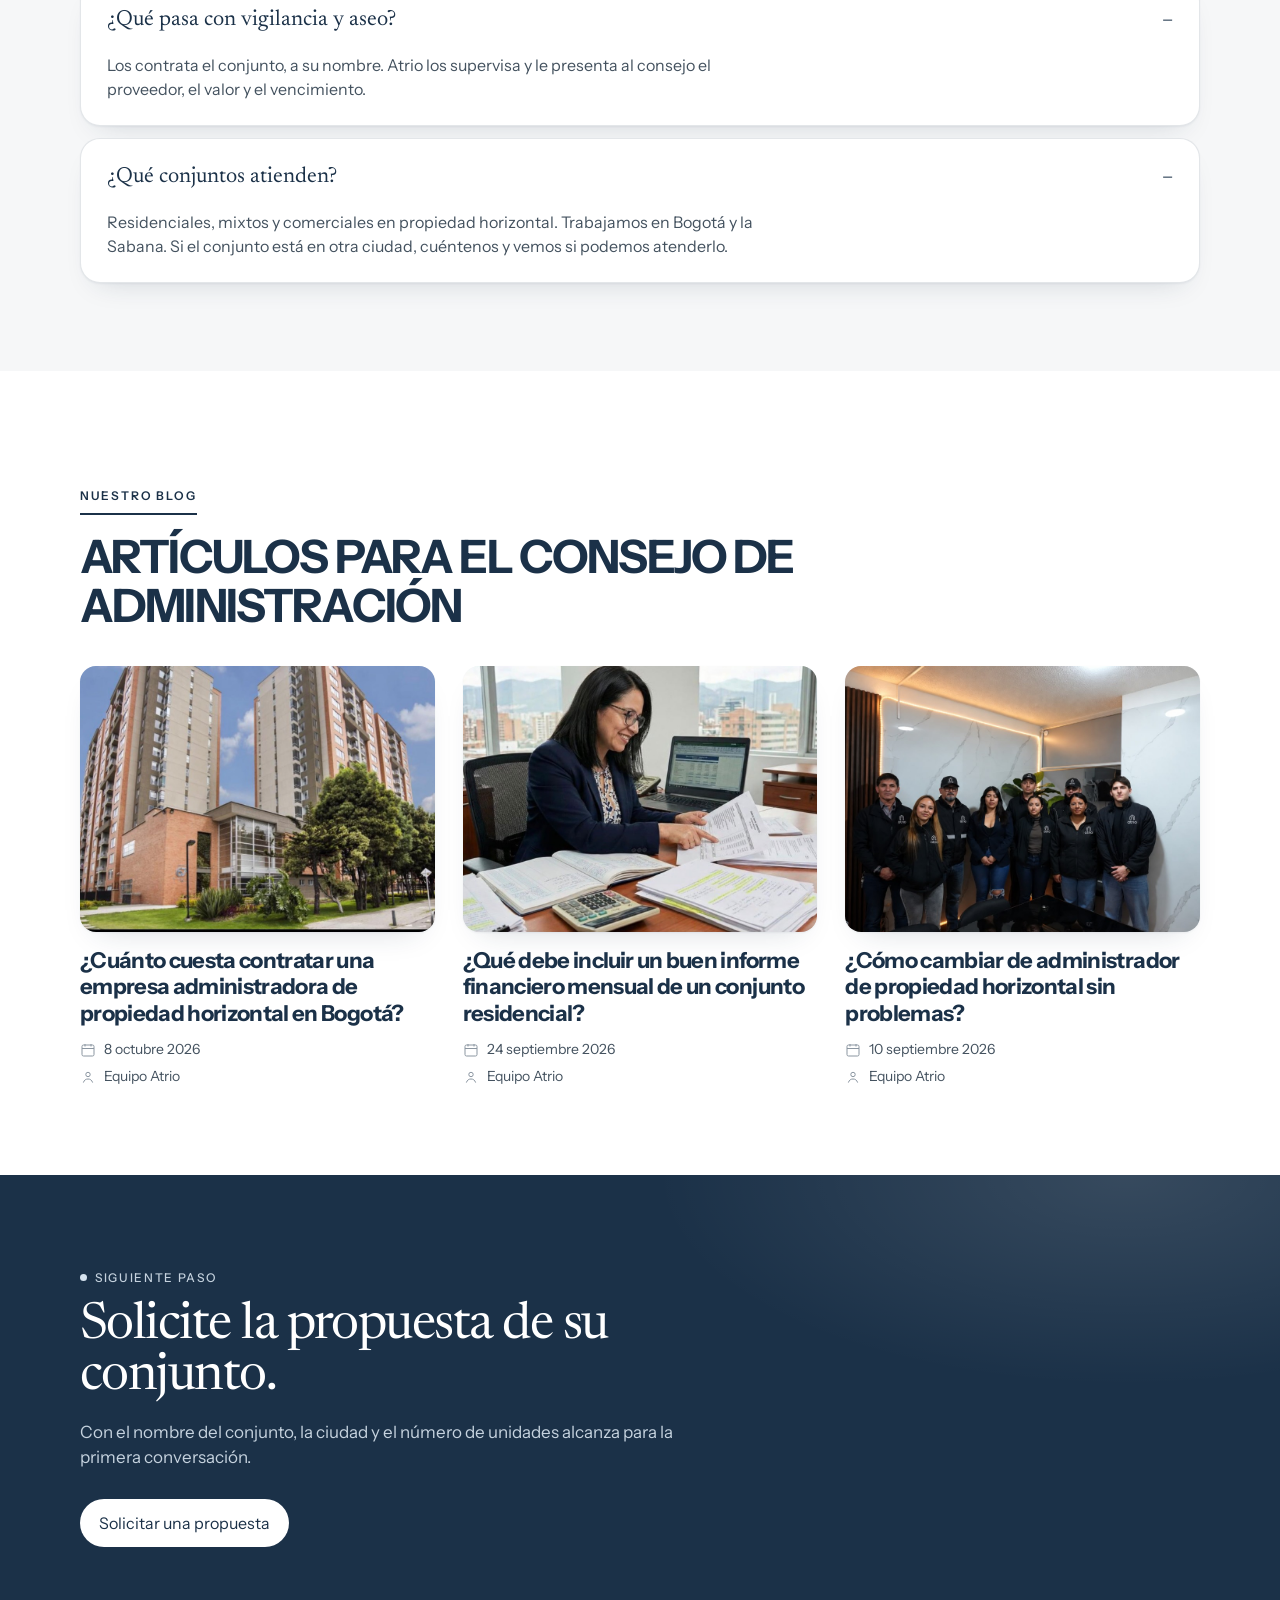
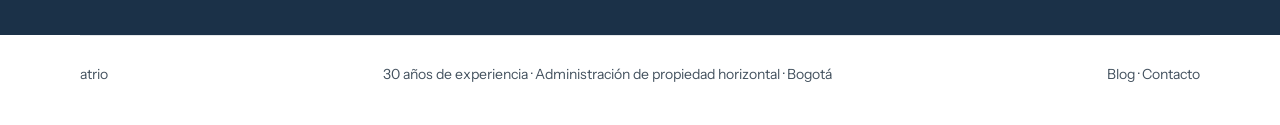
==== commit e44dcace: "Mejora visual: tarjetas, profundidad, secciones alternadas y barra de contacto en móvil" ====
--- a/index.html
+++ b/index.html
@@ -41,7 +41,8 @@
 		/>
 		<link rel="stylesheet" href="css/site.css" />
 	</head>
-	<body>
+	<body class="has-cta">
+		<div class="intro">
 		<div class="shell">
 			<header class="top">
 				<div class="top-bar">
@@ -85,6 +86,7 @@
 				</aside>
 			</div>
 		</div>
+		</div>
 
 		<section class="band band-tight">
 			<div class="shell">
@@ -109,7 +111,7 @@
 			</div>
 		</section>
 
-		<section class="band" id="servicios">
+		<section class="band band-alt" id="servicios">
 			<div class="shell">
 				<p class="eyebrow">Servicios</p>
 				<h2 class="section-title">Qué incluye la administración.</h2>
@@ -203,19 +205,20 @@
 						</article>
 						<article>
 							<span>Morosidad</span>
-							<strong>62,5%</strong>
+							<strong class="bad">62,5%</strong>
 						</article>
 						<article>
 							<span>Recaudo del mes</span>
 							<strong>$1.360.000</strong>
 						</article>
 					</div>
+					<div class="glance-bar" role="img" aria-label="48% del presupuesto ejecutado"><i style="width: 48%"></i></div>
 					<p class="glance-budget"><b>48% del presupuesto ejecutado</b> Presupuesto, gastado y disponible, en la misma pantalla.</p>
 				</aside>
 			</div>
 		</section>
 
-		<section class="band" id="equipo">
+		<section class="band band-alt" id="equipo">
 			<div class="shell">
 				<p class="eyebrow">Equipo</p>
 				<h2 class="section-title">Quienes responden por su conjunto.</h2>
@@ -273,7 +276,7 @@
 			</div>
 		</section>
 
-		<section class="band" id="preguntas">
+		<section class="band band-alt" id="preguntas">
 			<div class="shell">
 				<p class="eyebrow">Preguntas</p>
 				<h2 class="section-title">Preguntas del consejo.</h2>
@@ -404,6 +407,11 @@
 				<span><a href="blog/">Blog</a> · <a href="contacto.html">Contacto</a></span>
 			</footer>
 		</div>
+		<nav class="mobile-cta" aria-label="Contacto rápido">
+			<a class="mc-call" href="tel:+573142192278">Llamar</a>
+			<a class="mc-wa" href="https://wa.me/573142192278?text=Hola%2C%20quiero%20una%20propuesta%20de%20administraci%C3%B3n%20para%20mi%20conjunto.">WhatsApp</a>
+			<a class="mc-main" href="contacto.html">Solicitar propuesta</a>
+		</nav>
 		<script src="js/site.js"></script>
 	</body>
 </html>
--- a/css/site.css
+++ b/css/site.css
@@ -1197,6 +1197,397 @@
 	}
 }
 
+/* ---------- Capa visual: tarjetas, profundidad y secciones alternadas ---------- */
+
+:root {
+	--ok: #1f7a4d;
+	--ok-bg: #e4f3ea;
+	--bad: #a3322a;
+	--lift: 0 1px 2px rgba(27, 49, 72, 0.05), 0 14px 30px -18px rgba(27, 49, 72, 0.22);
+	--lift-strong: 0 1px 2px rgba(27, 49, 72, 0.06), 0 28px 56px -28px rgba(27, 49, 72, 0.34);
+}
+
+html {
+	scroll-padding-top: 16px;
+}
+
+.intro {
+	background:
+		radial-gradient(820px 420px at 88% 8%, rgba(61, 88, 116, 0.14), transparent 62%),
+		linear-gradient(180deg, #e8edf2 0%, #f3f5f7 58%, var(--white) 100%);
+}
+
+.band {
+	border-top: 0;
+}
+
+.band-alt {
+	background: var(--paper);
+}
+
+.btn-navy {
+	box-shadow: 0 8px 18px -8px rgba(27, 49, 72, 0.55);
+}
+
+.btn-line {
+	box-shadow: 0 1px 2px rgba(27, 49, 72, 0.06);
+}
+
+.month {
+	background: var(--white);
+	border-color: rgba(27, 49, 72, 0.08);
+	box-shadow: var(--lift-strong);
+}
+
+.month li b {
+	padding: 3px 11px;
+	border-radius: 999px;
+	background: var(--ok-bg);
+	color: var(--ok);
+	font-size: 13px;
+	font-weight: 600;
+}
+
+.principles {
+	counter-reset: pr;
+	gap: 14px;
+	border-top: 0;
+}
+
+.principles article,
+.principles article + article {
+	padding: 22px;
+	border: 1px solid var(--line);
+	border-radius: 20px;
+	background: var(--white);
+	box-shadow: var(--lift);
+}
+
+.principles article::before {
+	counter-increment: pr;
+	content: "0" counter(pr);
+	display: block;
+	margin-bottom: 14px;
+	font-family: var(--serif);
+	font-size: 26px;
+	line-height: 1;
+	color: var(--navy-soft);
+}
+
+.cols article,
+.scope article {
+	position: relative;
+	padding: 28px 26px 26px;
+	border: 1px solid var(--line);
+	border-radius: 22px;
+	background: var(--white);
+	box-shadow: var(--lift);
+}
+
+.cols article::before {
+	content: "";
+	display: block;
+	width: 32px;
+	height: 4px;
+	margin-bottom: 18px;
+	border-radius: 999px;
+	background: var(--navy);
+}
+
+.scope li {
+	display: flex;
+	align-items: flex-start;
+	gap: 12px;
+}
+
+.scope li::before {
+	content: "";
+	flex: none;
+	width: 8px;
+	height: 8px;
+	margin-top: 9px;
+	border-radius: 50%;
+	background: var(--navy);
+}
+
+.scope article + article li::before {
+	background: transparent;
+	border: 1.5px solid var(--navy-soft);
+}
+
+.glance {
+	background: var(--paper);
+	box-shadow: var(--lift-strong);
+}
+
+.glance-grid article {
+	box-shadow: var(--lift);
+}
+
+.glance-grid strong.bad {
+	color: var(--bad);
+}
+
+.glance-bar {
+	height: 8px;
+	margin-top: 18px;
+	border-radius: 999px;
+	background: #dde3e9;
+	overflow: hidden;
+}
+
+.glance-bar i {
+	display: block;
+	height: 100%;
+	border-radius: 999px;
+	background: var(--navy);
+}
+
+.team-split .team-photo {
+	box-shadow: var(--lift-strong);
+}
+
+.roles article {
+	padding: 20px;
+	border: 1px solid var(--line);
+	border-radius: 20px;
+	background: var(--white);
+	box-shadow: var(--lift);
+}
+
+.steps article {
+	padding: 26px;
+	border: 1px solid var(--line);
+	border-radius: 22px;
+	background: var(--paper);
+}
+
+.steps article span {
+	margin-bottom: 18px;
+	font-size: 44px;
+	line-height: 1;
+}
+
+.faq {
+	display: grid;
+	gap: 12px;
+}
+
+.faq-item,
+.faq-item:last-child {
+	border: 1px solid var(--line);
+	border-radius: 20px;
+	background: var(--white);
+	box-shadow: var(--lift);
+	overflow: hidden;
+}
+
+.faq-item button {
+	padding: 22px 26px;
+}
+
+.faq-item p {
+	margin: -6px 26px 24px;
+}
+
+.post {
+	transition: transform 0.2s ease;
+}
+
+.post:hover {
+	transform: translateY(-4px);
+}
+
+.post img {
+	box-shadow: var(--lift);
+}
+
+.close {
+	background:
+		radial-gradient(760px 340px at 88% 0%, rgba(255, 255, 255, 0.12), transparent 62%),
+		var(--navy);
+}
+
+.close .btn-navy {
+	background: var(--white);
+	color: var(--navy);
+	box-shadow: none;
+}
+
+.contact-form {
+	background: var(--white);
+	box-shadow: var(--lift-strong);
+}
+
+.mobile-cta {
+	display: none;
+}
+
+@media (max-width: 860px) {
+	body.has-cta {
+		padding-bottom: 92px;
+	}
+
+	.top.is-open .nav {
+		padding: 16px 20px;
+		border: 1px solid var(--line);
+		border-radius: 20px;
+		background: var(--white);
+		box-shadow: var(--lift-strong);
+	}
+
+	.hero {
+		gap: 36px;
+		padding: 16px 0 48px;
+	}
+
+	h1 {
+		font-size: clamp(34px, 9.4vw, 42px);
+		line-height: 1.04;
+	}
+
+	.lede {
+		font-size: 17px;
+	}
+
+	.hero .actions {
+		flex-direction: column;
+	}
+
+	.hero .actions .btn,
+	.close .actions .btn {
+		width: 100%;
+		height: 52px;
+	}
+
+	.band {
+		padding: 56px 0;
+	}
+
+	.band-tight {
+		padding: 0 0 40px;
+	}
+
+	.section-title {
+		font-size: clamp(32px, 8.6vw, 40px);
+	}
+
+	.principles {
+		grid-template-columns: 1fr 1fr;
+		gap: 10px;
+	}
+
+	.principles article,
+	.principles article + article {
+		padding: 16px;
+		border-left: 1px solid var(--line);
+		border-top: 1px solid var(--line);
+	}
+
+	.principles article::before {
+		margin-bottom: 10px;
+		font-size: 22px;
+	}
+
+	.principles h2 {
+		font-size: 15px;
+		line-height: 1.25;
+	}
+
+	.principles p {
+		font-size: 14px;
+		line-height: 1.4;
+	}
+
+	.cols,
+	.scope,
+	.steps,
+	.roles {
+		gap: 14px;
+		margin-top: 28px;
+	}
+
+	.cols article,
+	.scope article,
+	.steps article {
+		padding: 22px 20px;
+	}
+
+	.steps article span {
+		font-size: 36px;
+		margin-bottom: 12px;
+	}
+
+	.glance {
+		padding: 20px;
+	}
+
+	.glance-grid {
+		gap: 10px;
+	}
+
+	.glance-grid article {
+		padding: 14px;
+	}
+
+	.faq-item button {
+		padding: 18px 20px;
+		font-size: 19px;
+	}
+
+	.faq-item p {
+		margin: -4px 20px 20px;
+	}
+
+	.team-split {
+		gap: 18px;
+	}
+
+	.close .section-title {
+		font-size: clamp(32px, 8.6vw, 40px);
+	}
+
+	.mobile-cta {
+		position: fixed;
+		z-index: 30;
+		left: 12px;
+		right: 12px;
+		bottom: 12px;
+		display: grid;
+		grid-template-columns: 0.8fr 1fr 1.5fr;
+		gap: 8px;
+		padding: 8px;
+		border: 1px solid var(--line);
+		border-radius: 999px;
+		background: rgba(255, 255, 255, 0.92);
+		backdrop-filter: blur(14px);
+		-webkit-backdrop-filter: blur(14px);
+		box-shadow: 0 18px 40px -16px rgba(27, 49, 72, 0.45);
+	}
+
+	.mobile-cta a {
+		display: flex;
+		align-items: center;
+		justify-content: center;
+		min-height: 46px;
+		border-radius: 999px;
+		font-size: 14px;
+		font-weight: 600;
+		text-align: center;
+	}
+
+	.mc-call,
+	.mc-wa {
+		background: var(--paper);
+		color: var(--navy);
+	}
+
+	.mc-main {
+		background: var(--navy);
+		color: var(--white);
+	}
+}
+
 @media (prefers-reduced-motion: reduce) {
 	html {
 		scroll-behavior: auto;
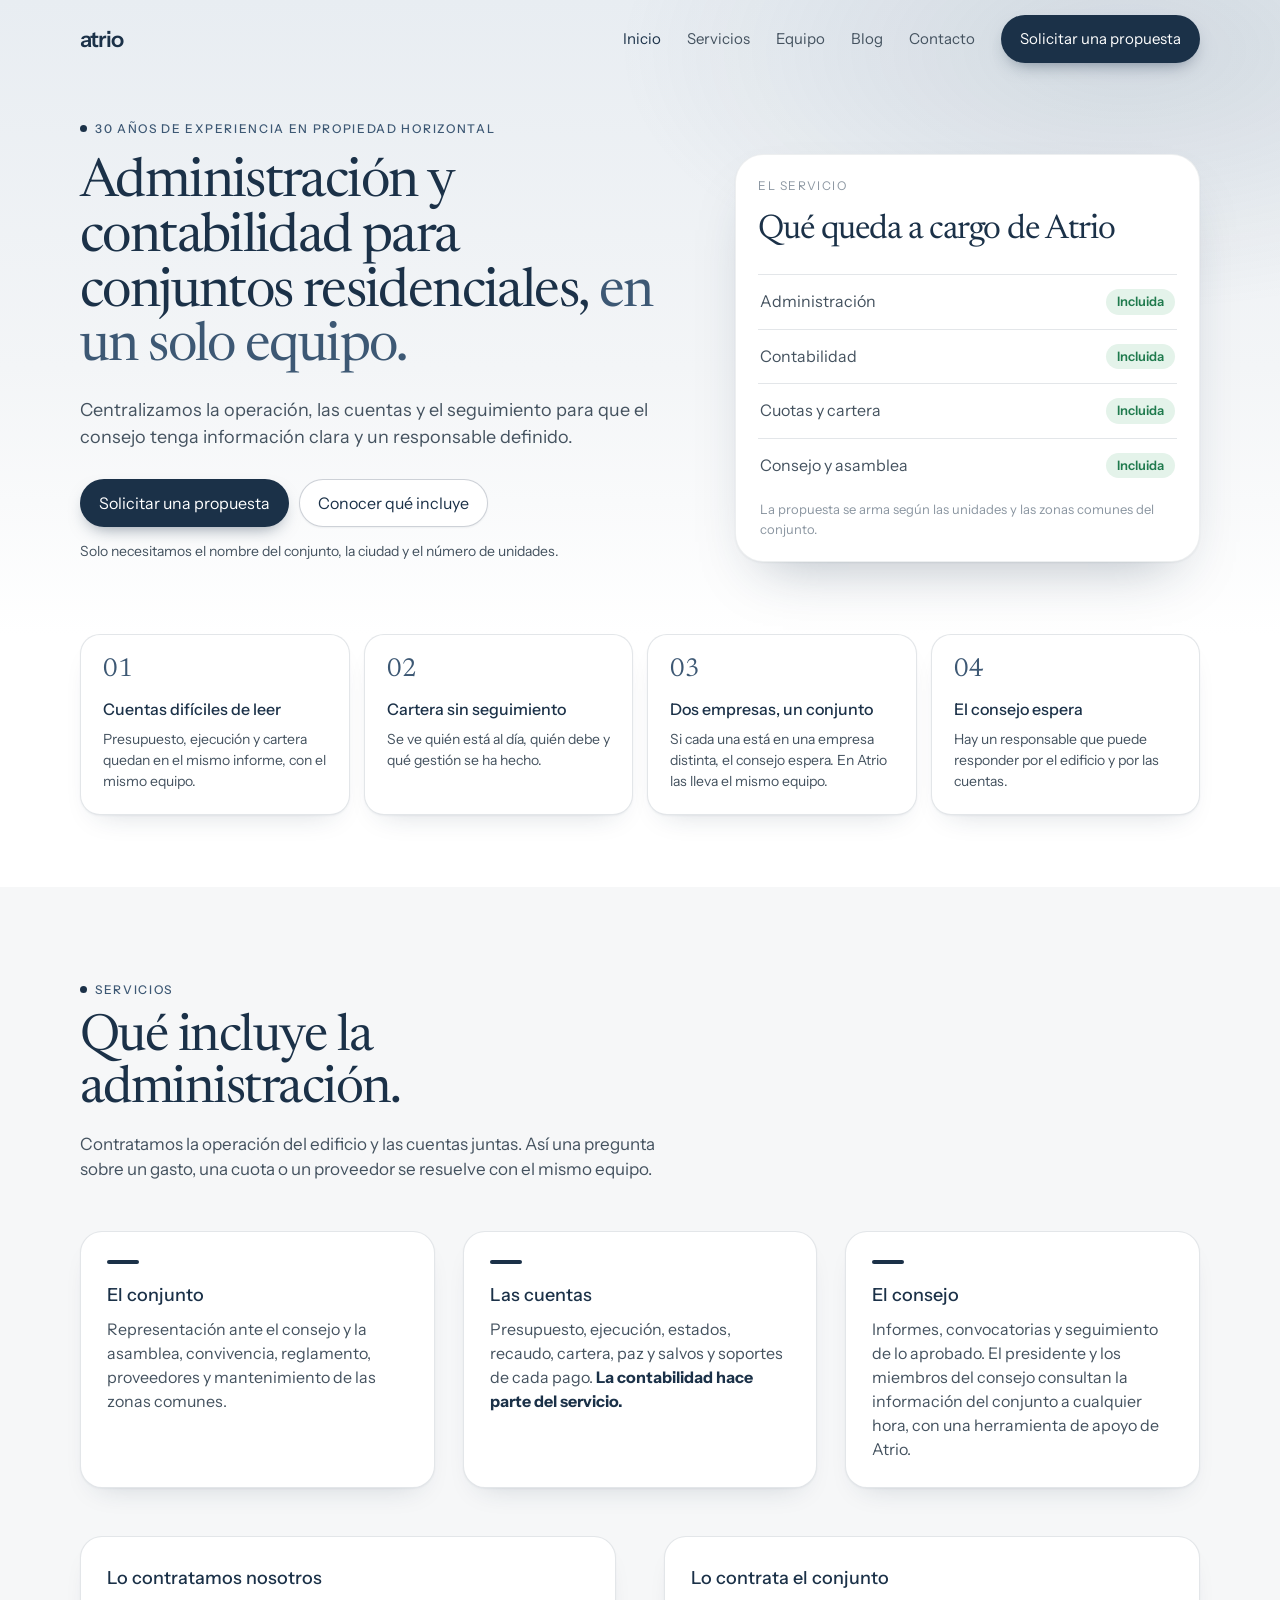
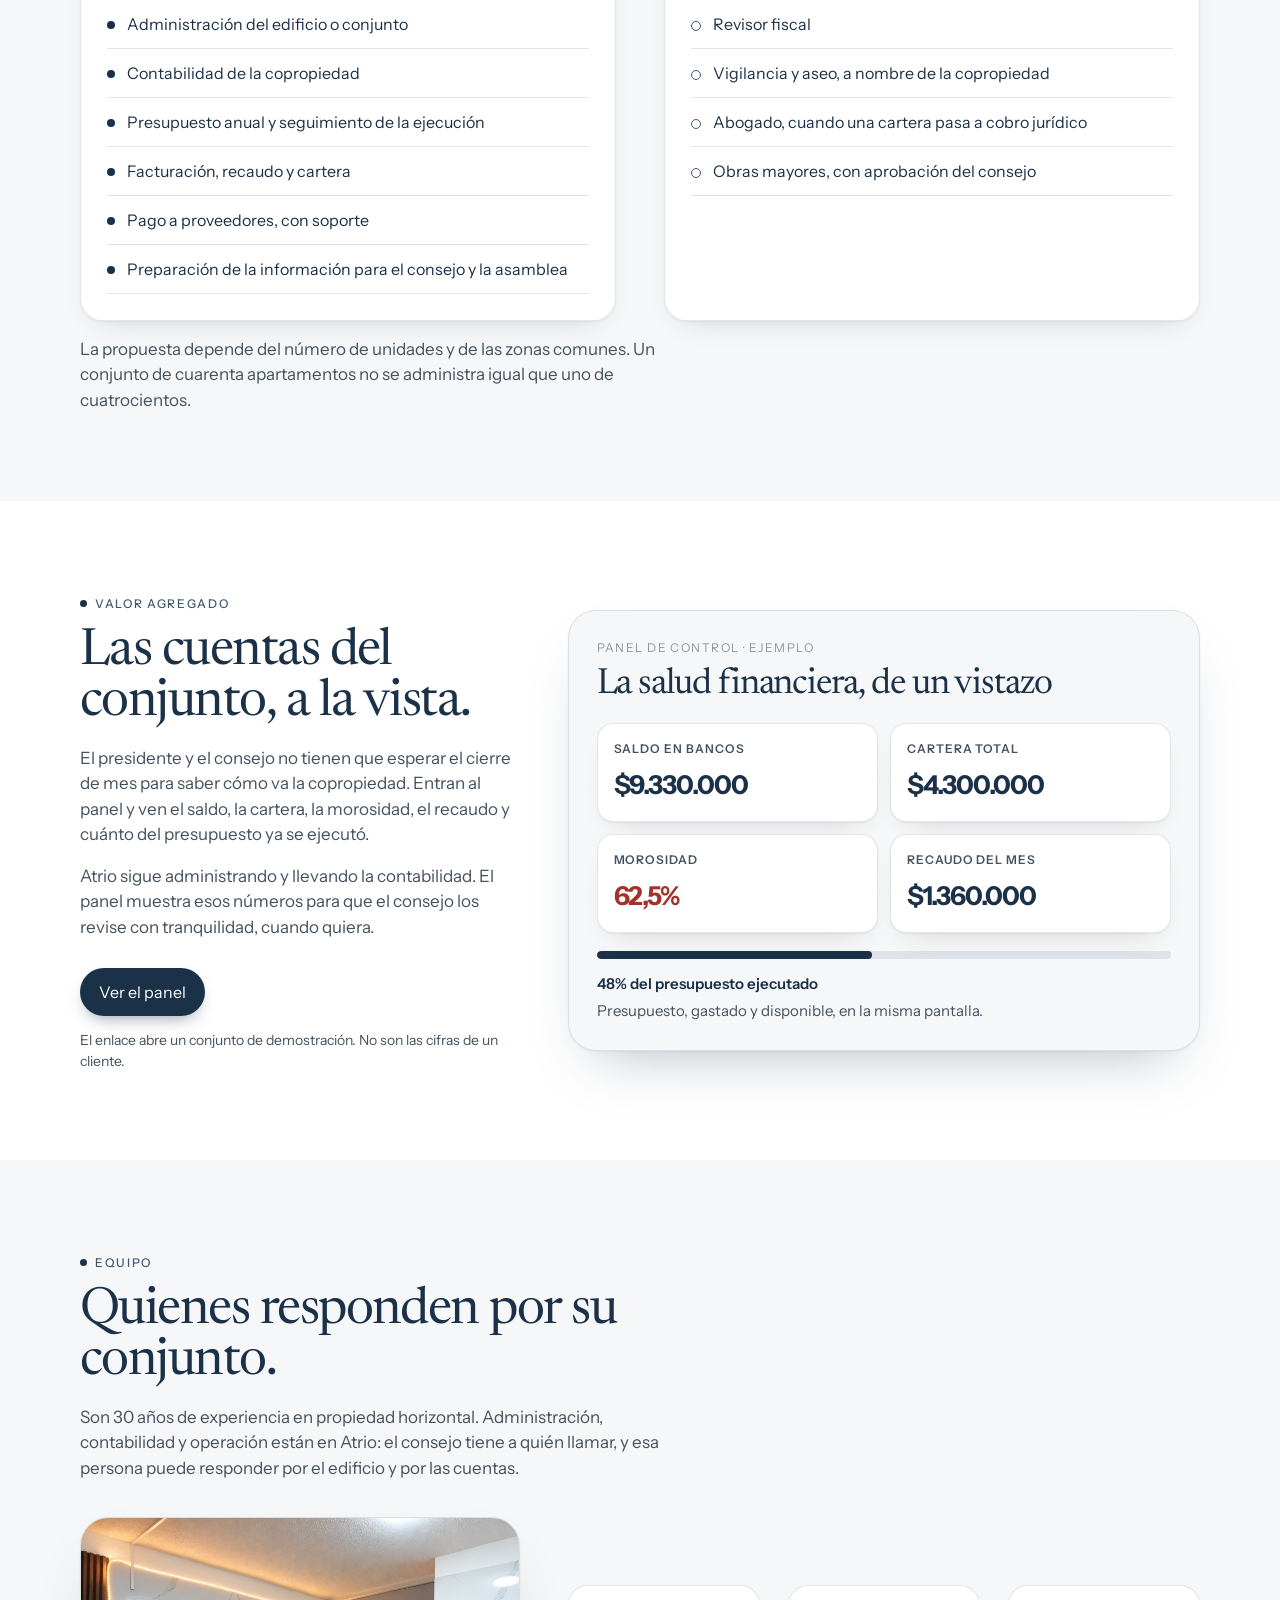
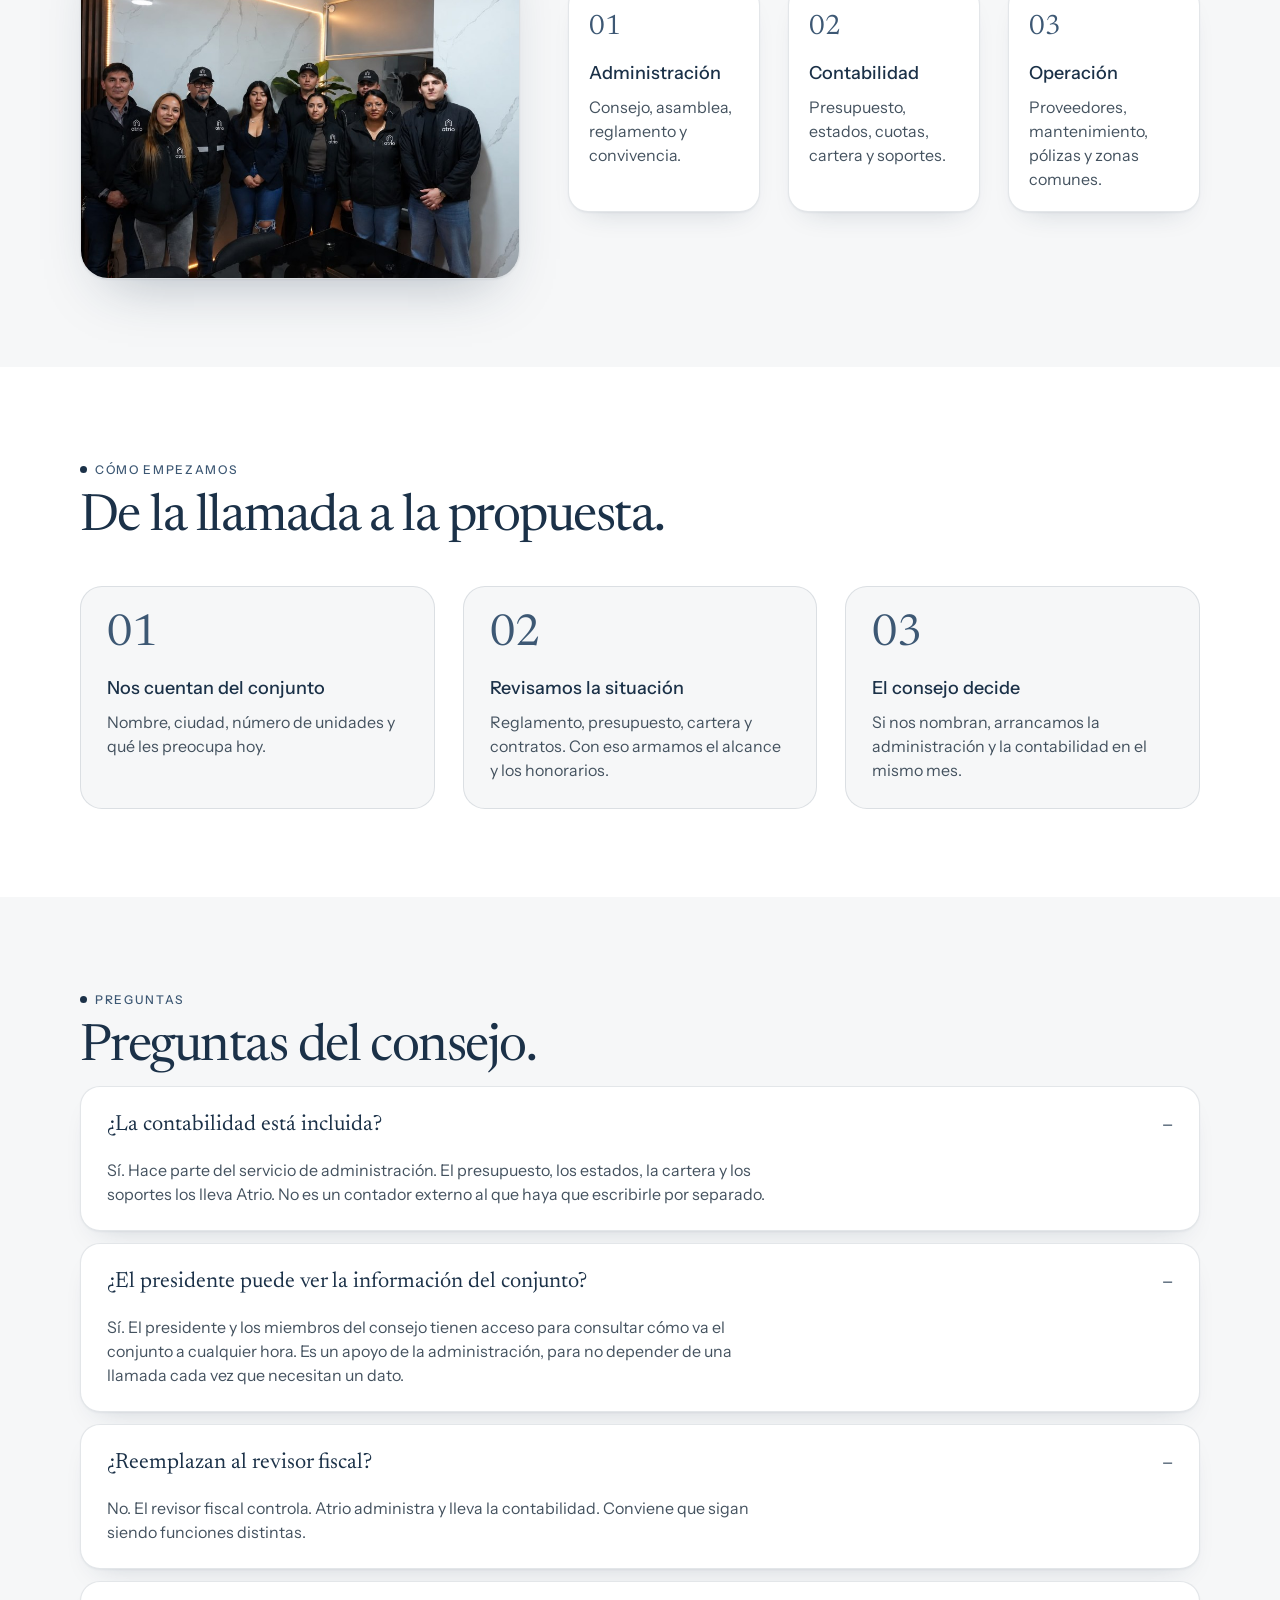
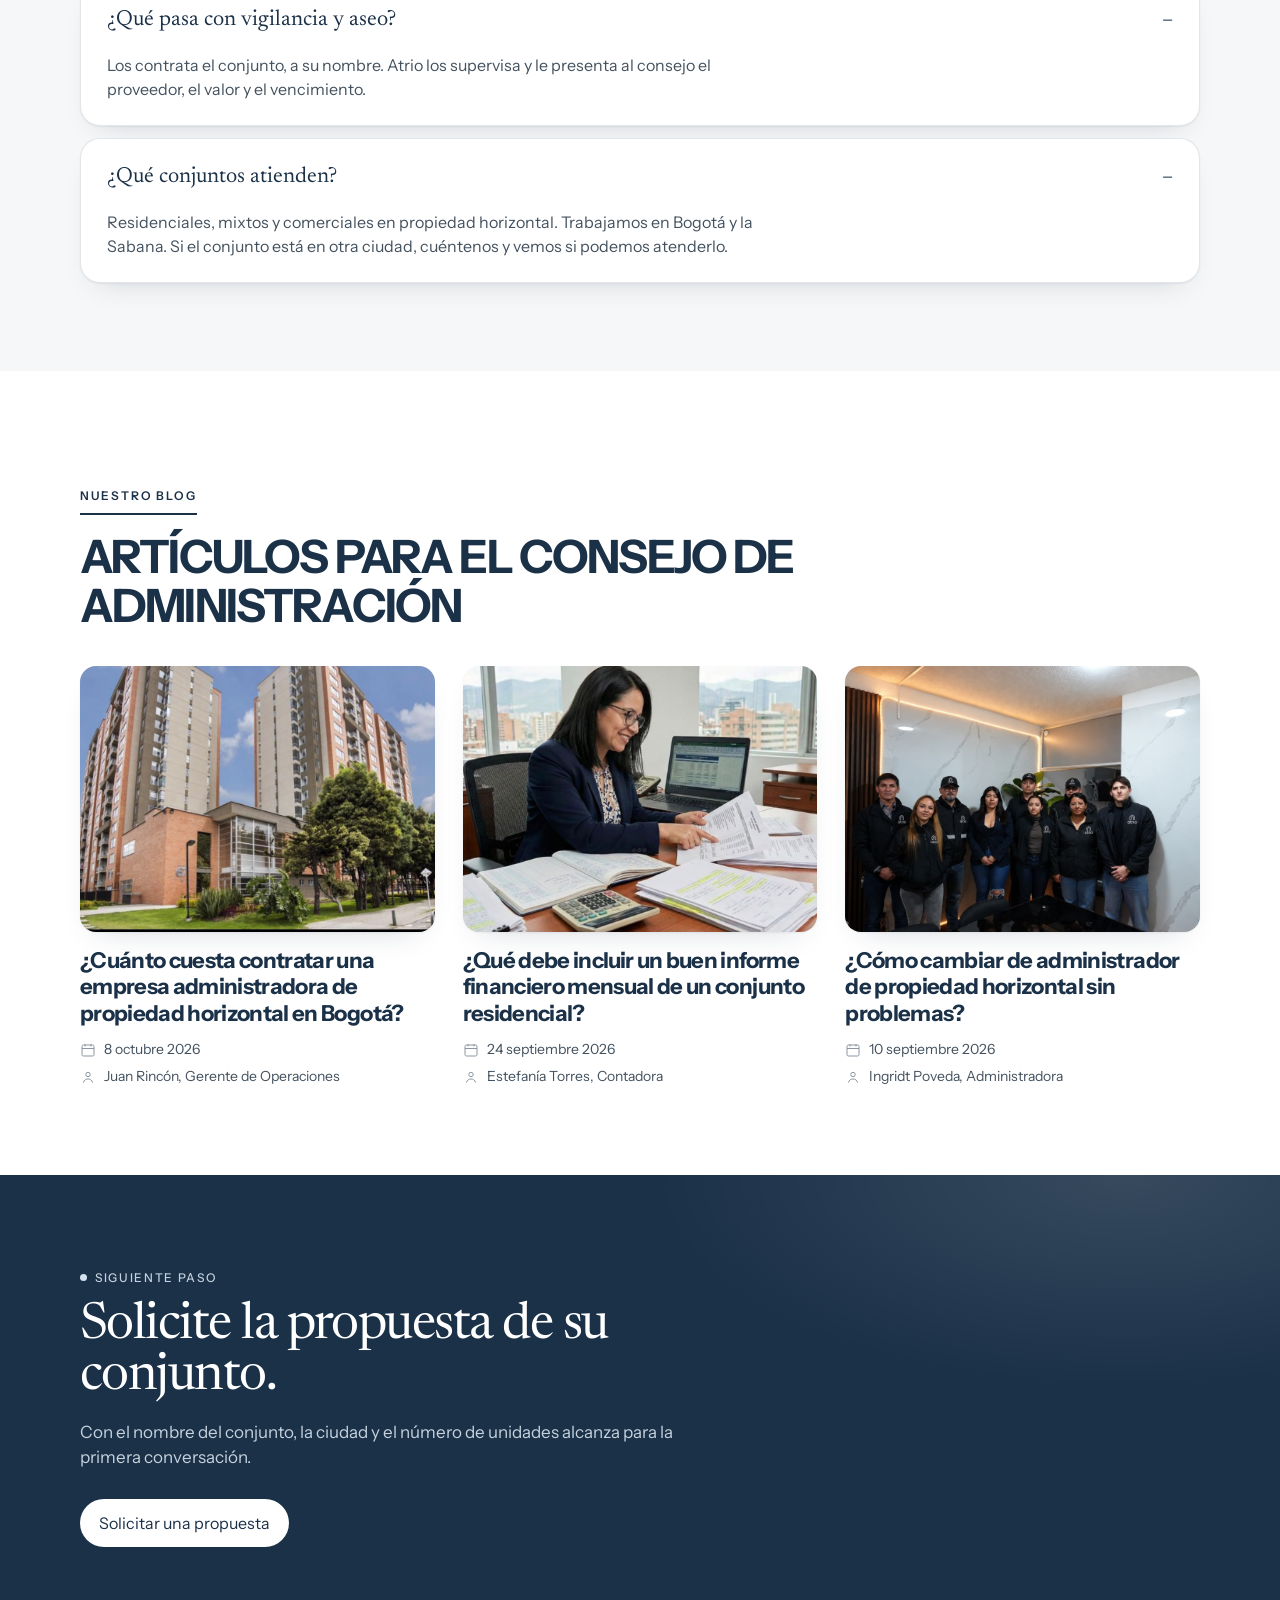
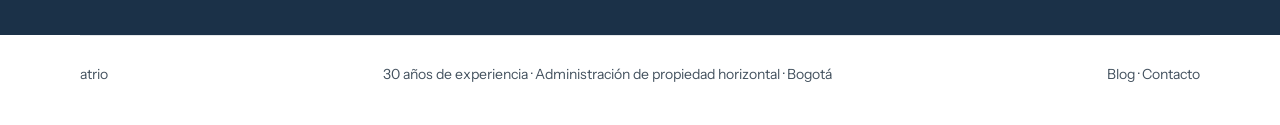
==== commit 40c0cede: "Amplía los blogs y firma cada artículo con el autor del equipo según el tema" ====
--- a/index.html
+++ b/index.html
@@ -351,7 +351,7 @@
 							</span>
 							<span>
 								<svg width="16" height="16" viewBox="0 0 16 16" fill="none" aria-hidden="true"><circle cx="8" cy="5.5" r="2.2" stroke="currentColor"/><path d="M3.5 13.2c.7-2.2 2.3-3.2 4.5-3.2s3.8 1 4.5 3.2" stroke="currentColor" stroke-linecap="round"/></svg>
-								Equipo Atrio
+								Juan Rincón, Gerente de Operaciones
 							</span>
 						</p>
 					</a>
@@ -365,7 +365,7 @@
 							</span>
 							<span>
 								<svg width="16" height="16" viewBox="0 0 16 16" fill="none" aria-hidden="true"><circle cx="8" cy="5.5" r="2.2" stroke="currentColor"/><path d="M3.5 13.2c.7-2.2 2.3-3.2 4.5-3.2s3.8 1 4.5 3.2" stroke="currentColor" stroke-linecap="round"/></svg>
-								Equipo Atrio
+								Estefanía Torres, Contadora
 							</span>
 						</p>
 					</a>
@@ -379,7 +379,7 @@
 							</span>
 							<span>
 								<svg width="16" height="16" viewBox="0 0 16 16" fill="none" aria-hidden="true"><circle cx="8" cy="5.5" r="2.2" stroke="currentColor"/><path d="M3.5 13.2c.7-2.2 2.3-3.2 4.5-3.2s3.8 1 4.5 3.2" stroke="currentColor" stroke-linecap="round"/></svg>
-								Equipo Atrio
+								Ingridt Poveda, Administradora
 							</span>
 						</p>
 					</a>
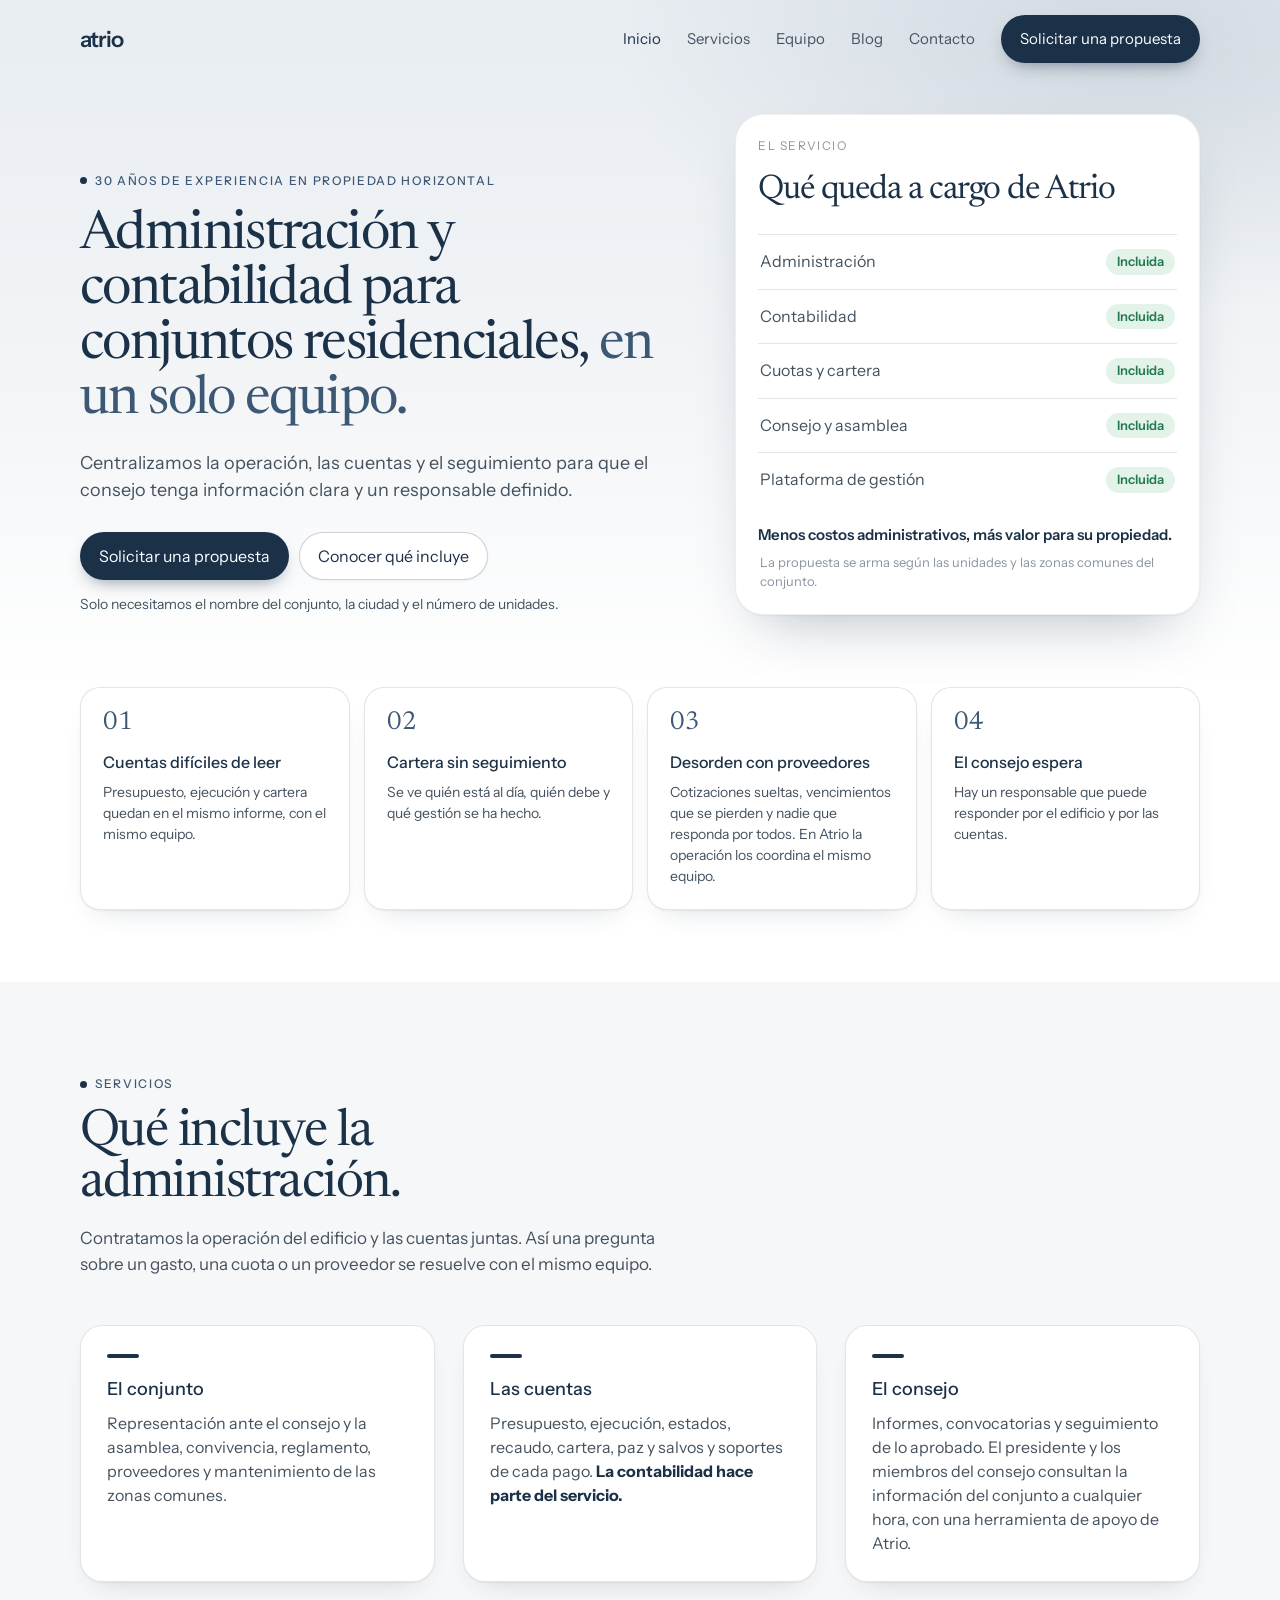
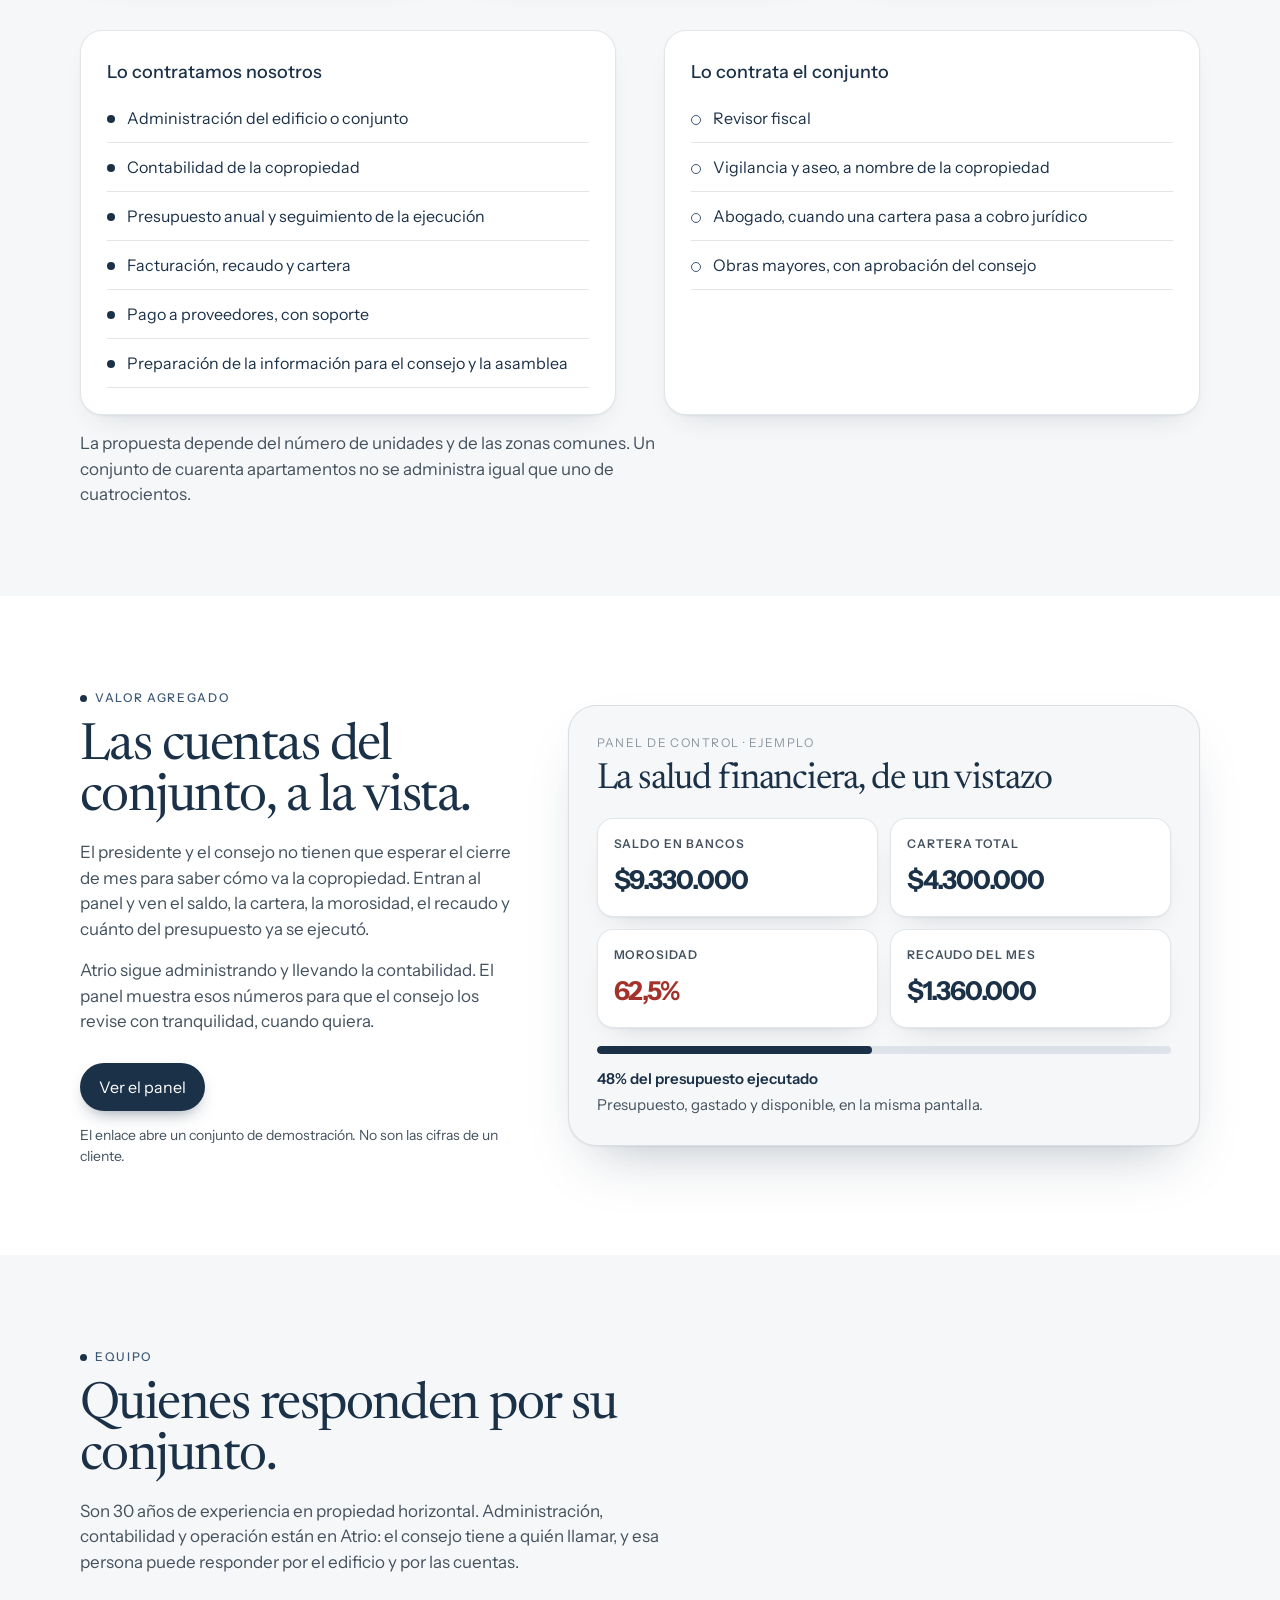
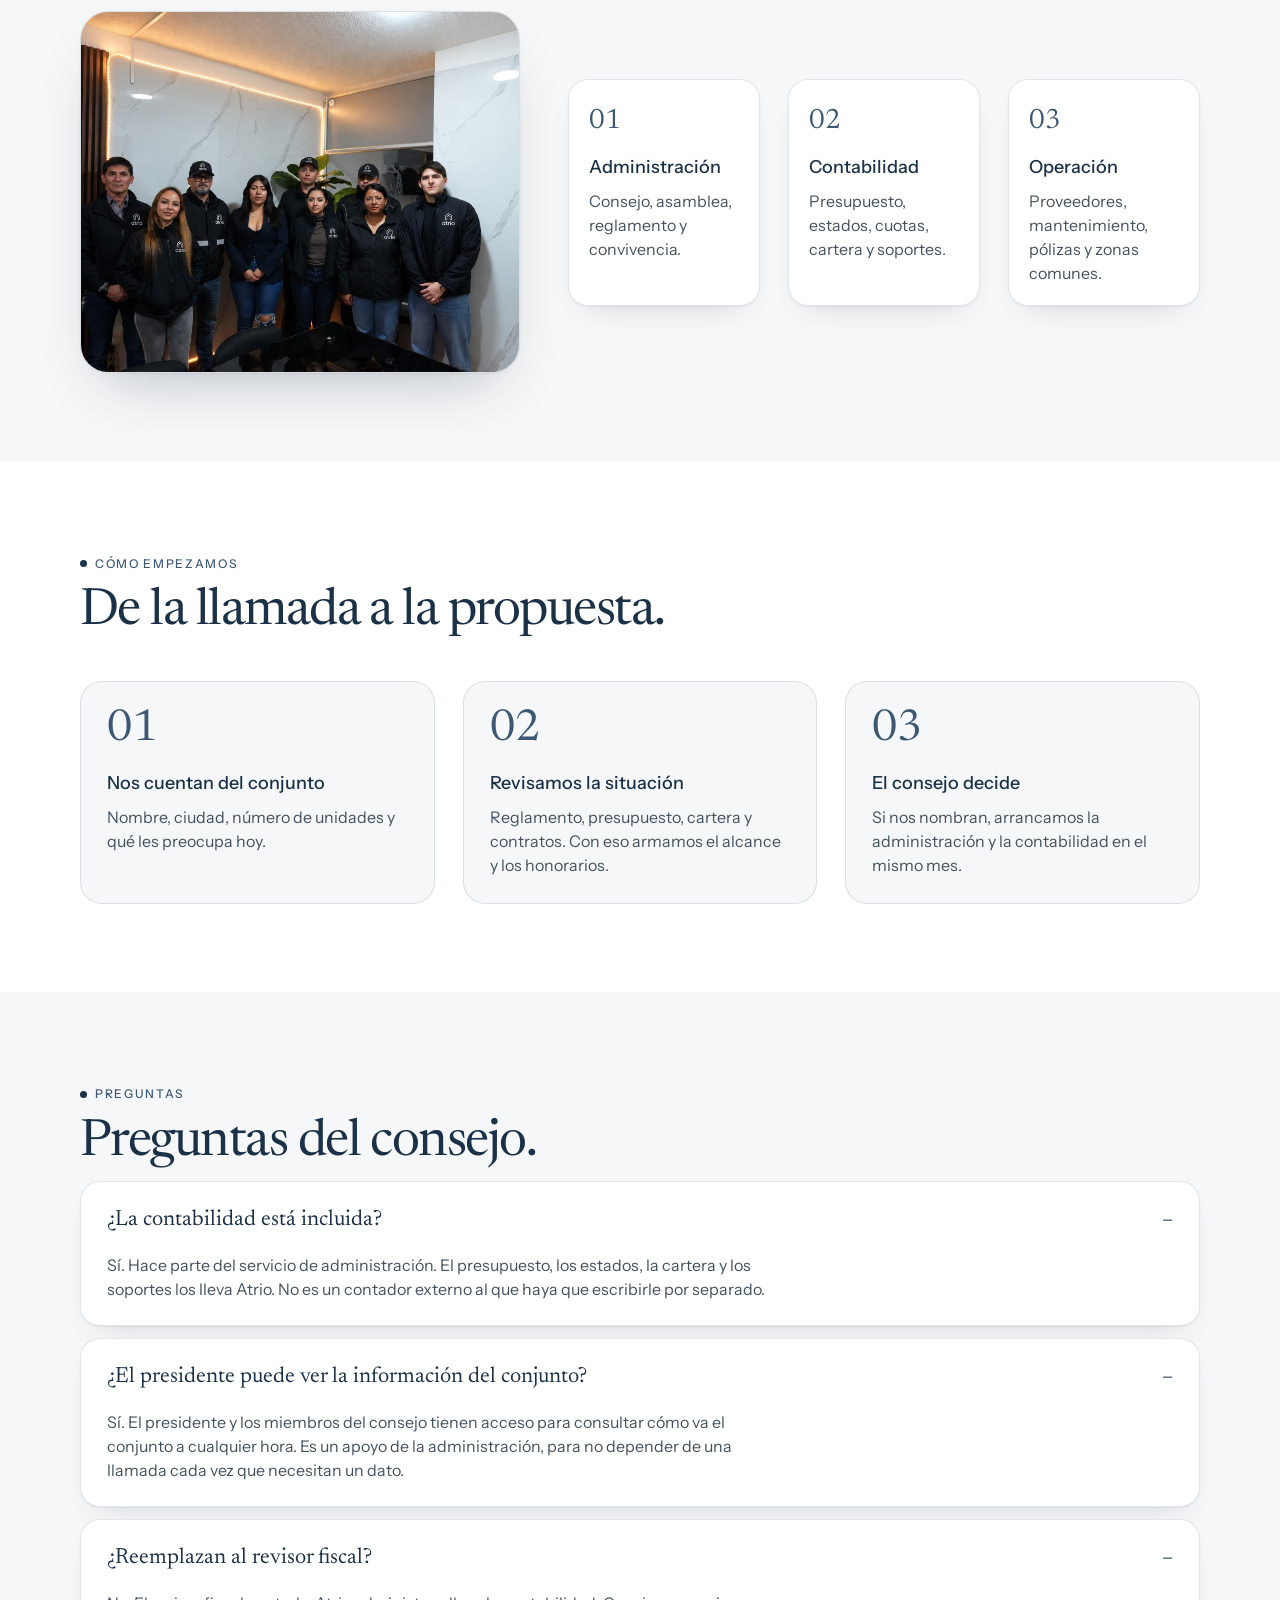
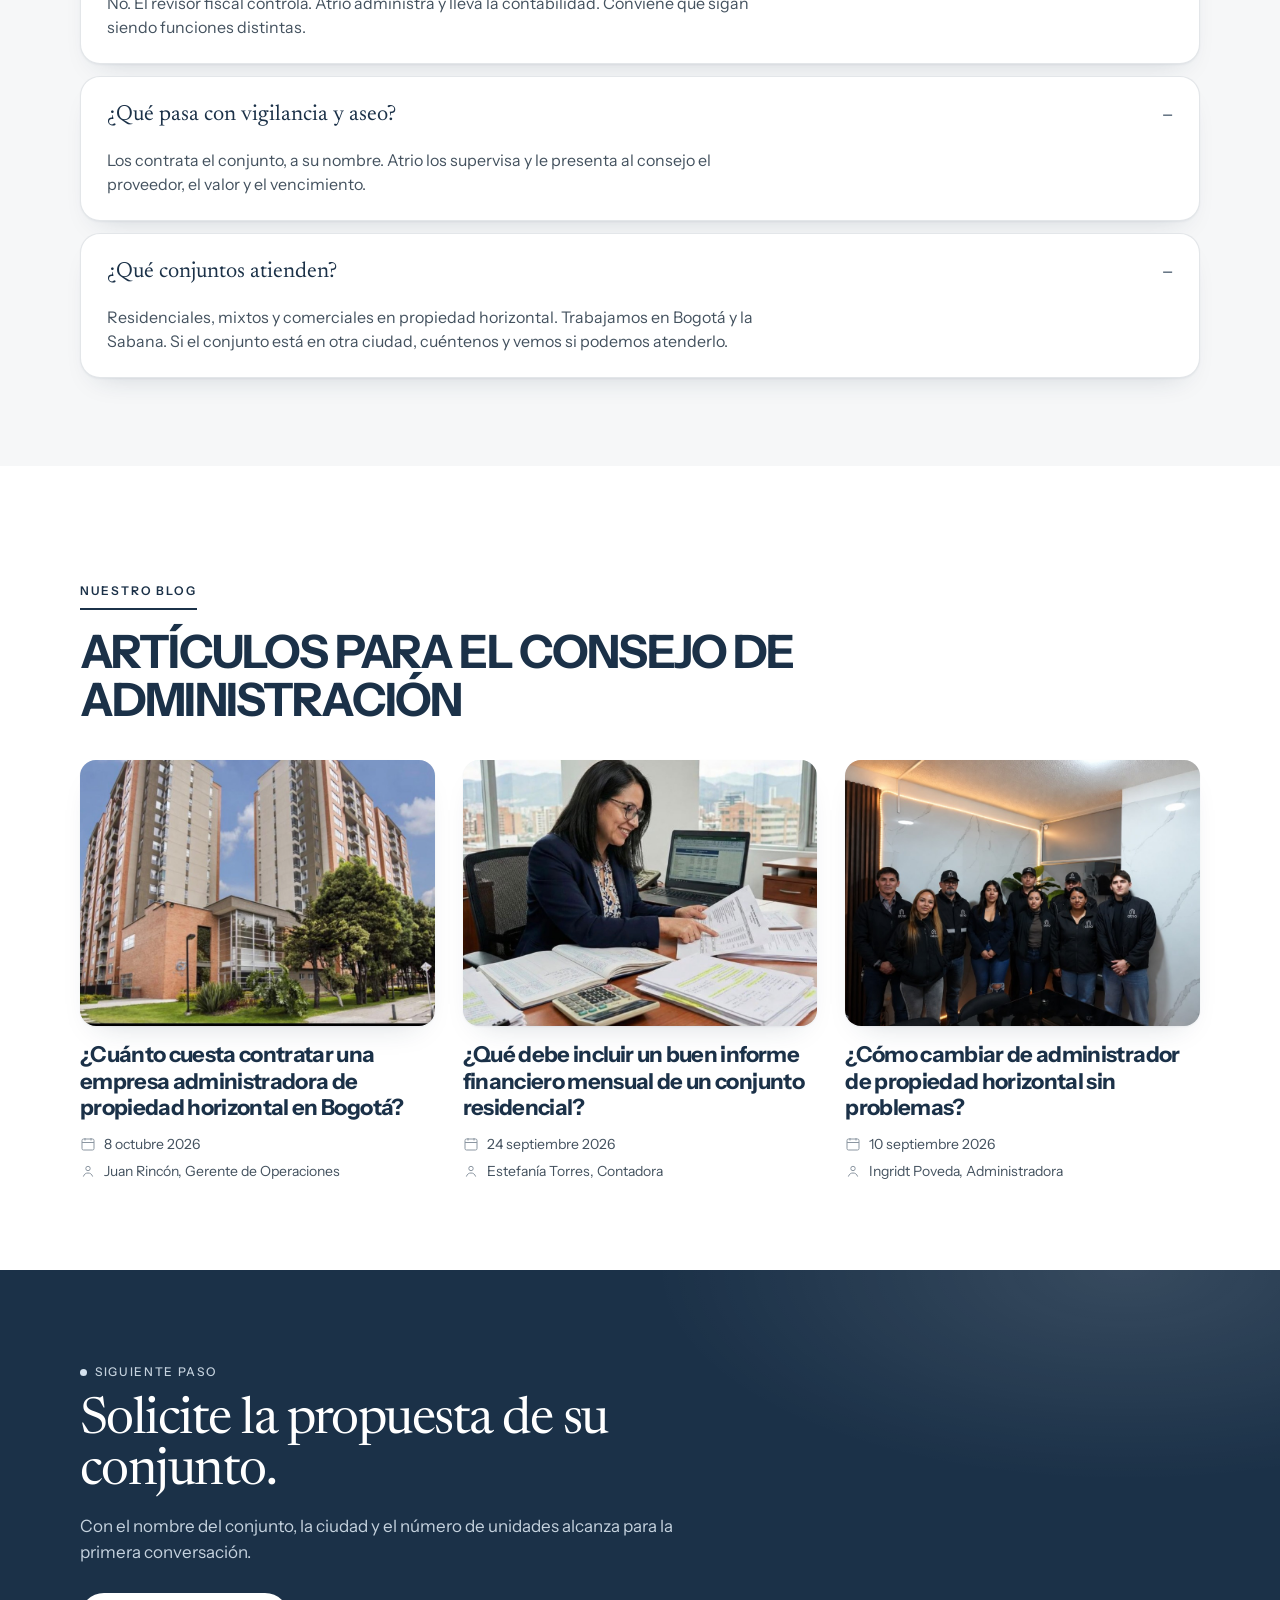
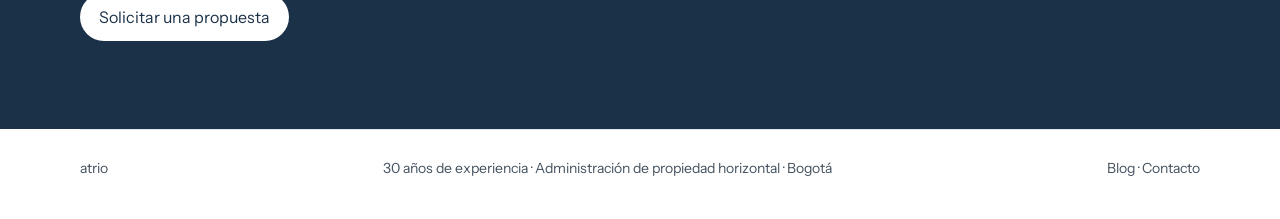
==== commit dd9b73cd: "Ajusta la tarjeta del servicio, el punto 03 y la frase de valor en la portada" ====
--- a/index.html
+++ b/index.html
@@ -81,7 +81,9 @@
 						<li><span>Contabilidad</span><b>Incluida</b></li>
 						<li><span>Cuotas y cartera</span><b>Incluida</b></li>
 						<li><span>Consejo y asamblea</span><b>Incluida</b></li>
+						<li><span>Plataforma de gestión</span><b>Incluida</b></li>
 					</ul>
+					<p class="month-value">Menos costos administrativos, más valor para su propiedad.</p>
 					<small>La propuesta se arma según las unidades y las zonas comunes del conjunto.</small>
 				</aside>
 			</div>
@@ -100,8 +102,8 @@
 						<p>Se ve quién está al día, quién debe y qué gestión se ha hecho.</p>
 					</article>
 					<article>
-						<h2>Dos empresas, un conjunto</h2>
-						<p>Si cada una está en una empresa distinta, el consejo espera. En Atrio las lleva el mismo equipo.</p>
+						<h2>Desorden con proveedores</h2>
+						<p>Cotizaciones sueltas, vencimientos que se pierden y nadie que responda por todos. En Atrio la operación los coordina el mismo equipo.</p>
 					</article>
 					<article>
 						<h2>El consejo espera</h2>
--- a/css/site.css
+++ b/css/site.css
@@ -259,6 +259,14 @@
 
 .month li b {
 	font-weight: 500;
+}
+
+.month-value {
+	margin: 18px 0 0;
+	color: var(--navy);
+	font-size: 15px;
+	font-weight: 600;
+	line-height: 1.35;
 }
 
 .month small {
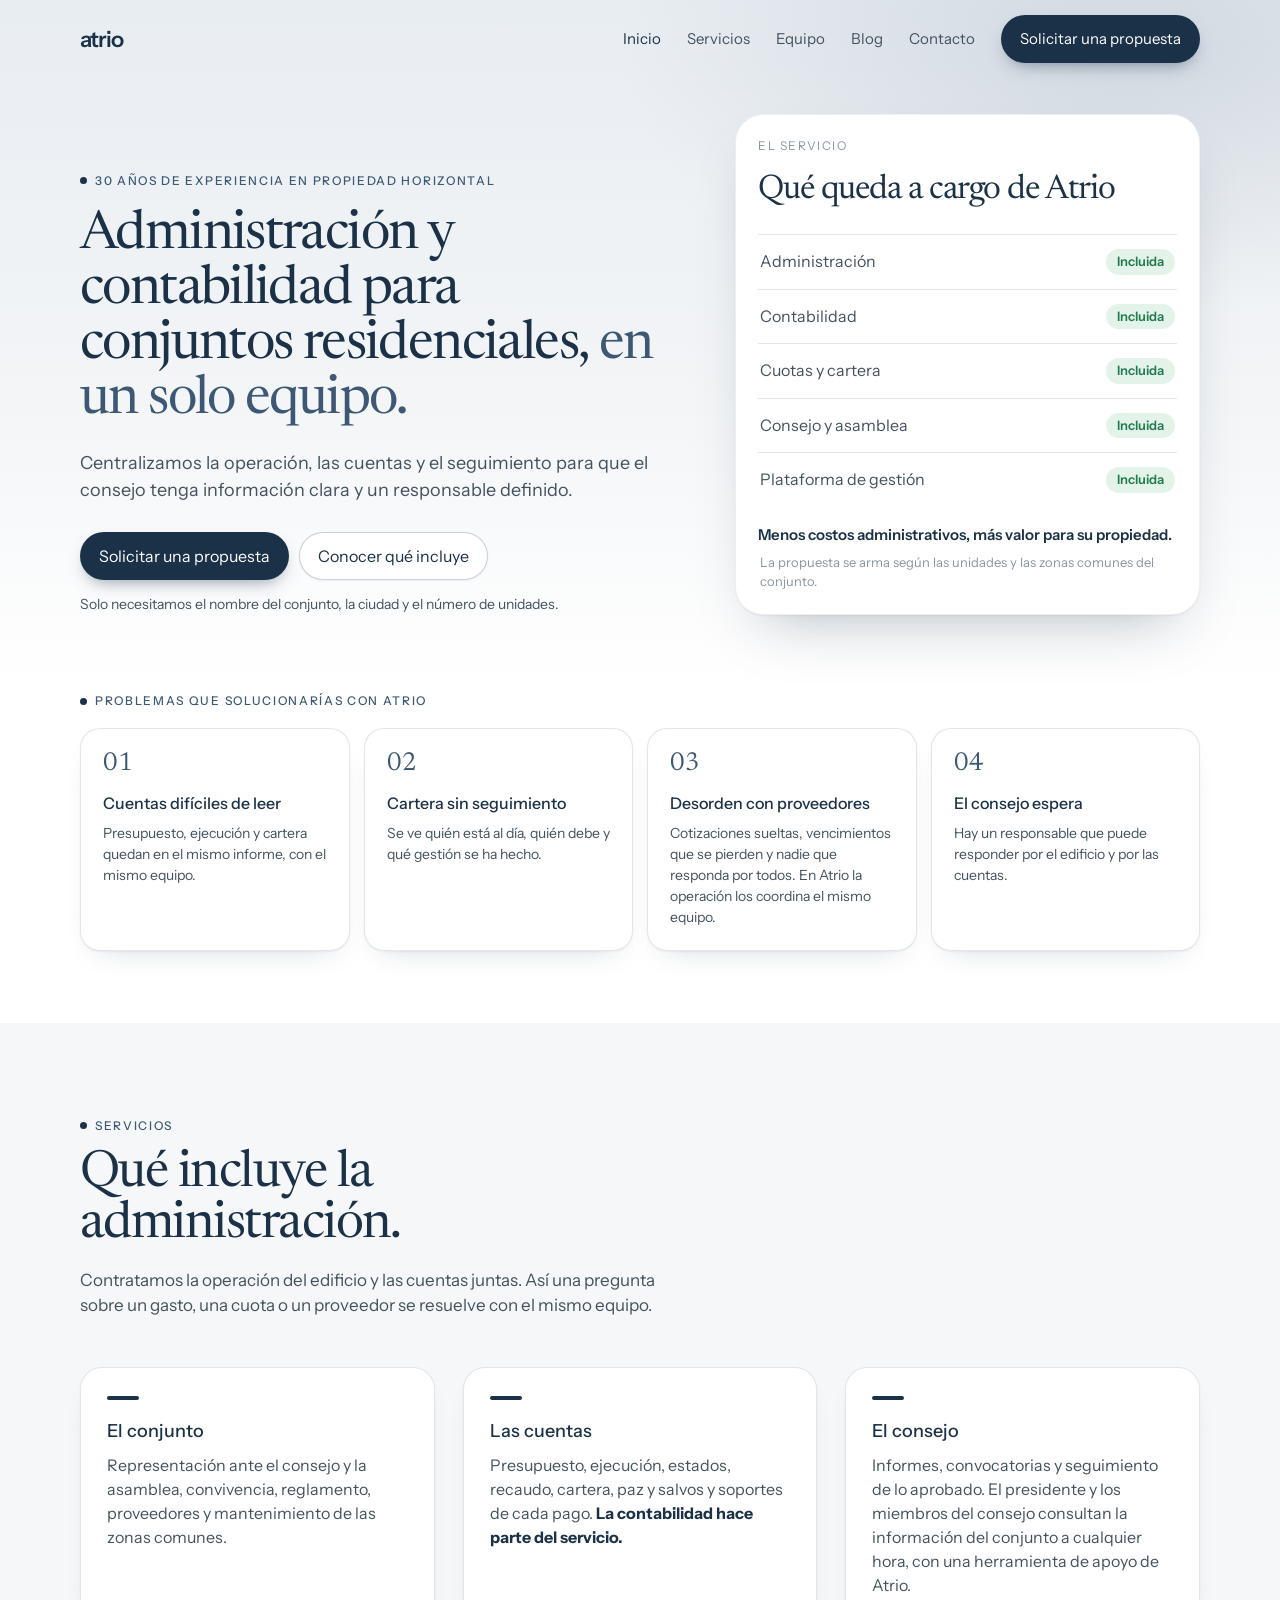
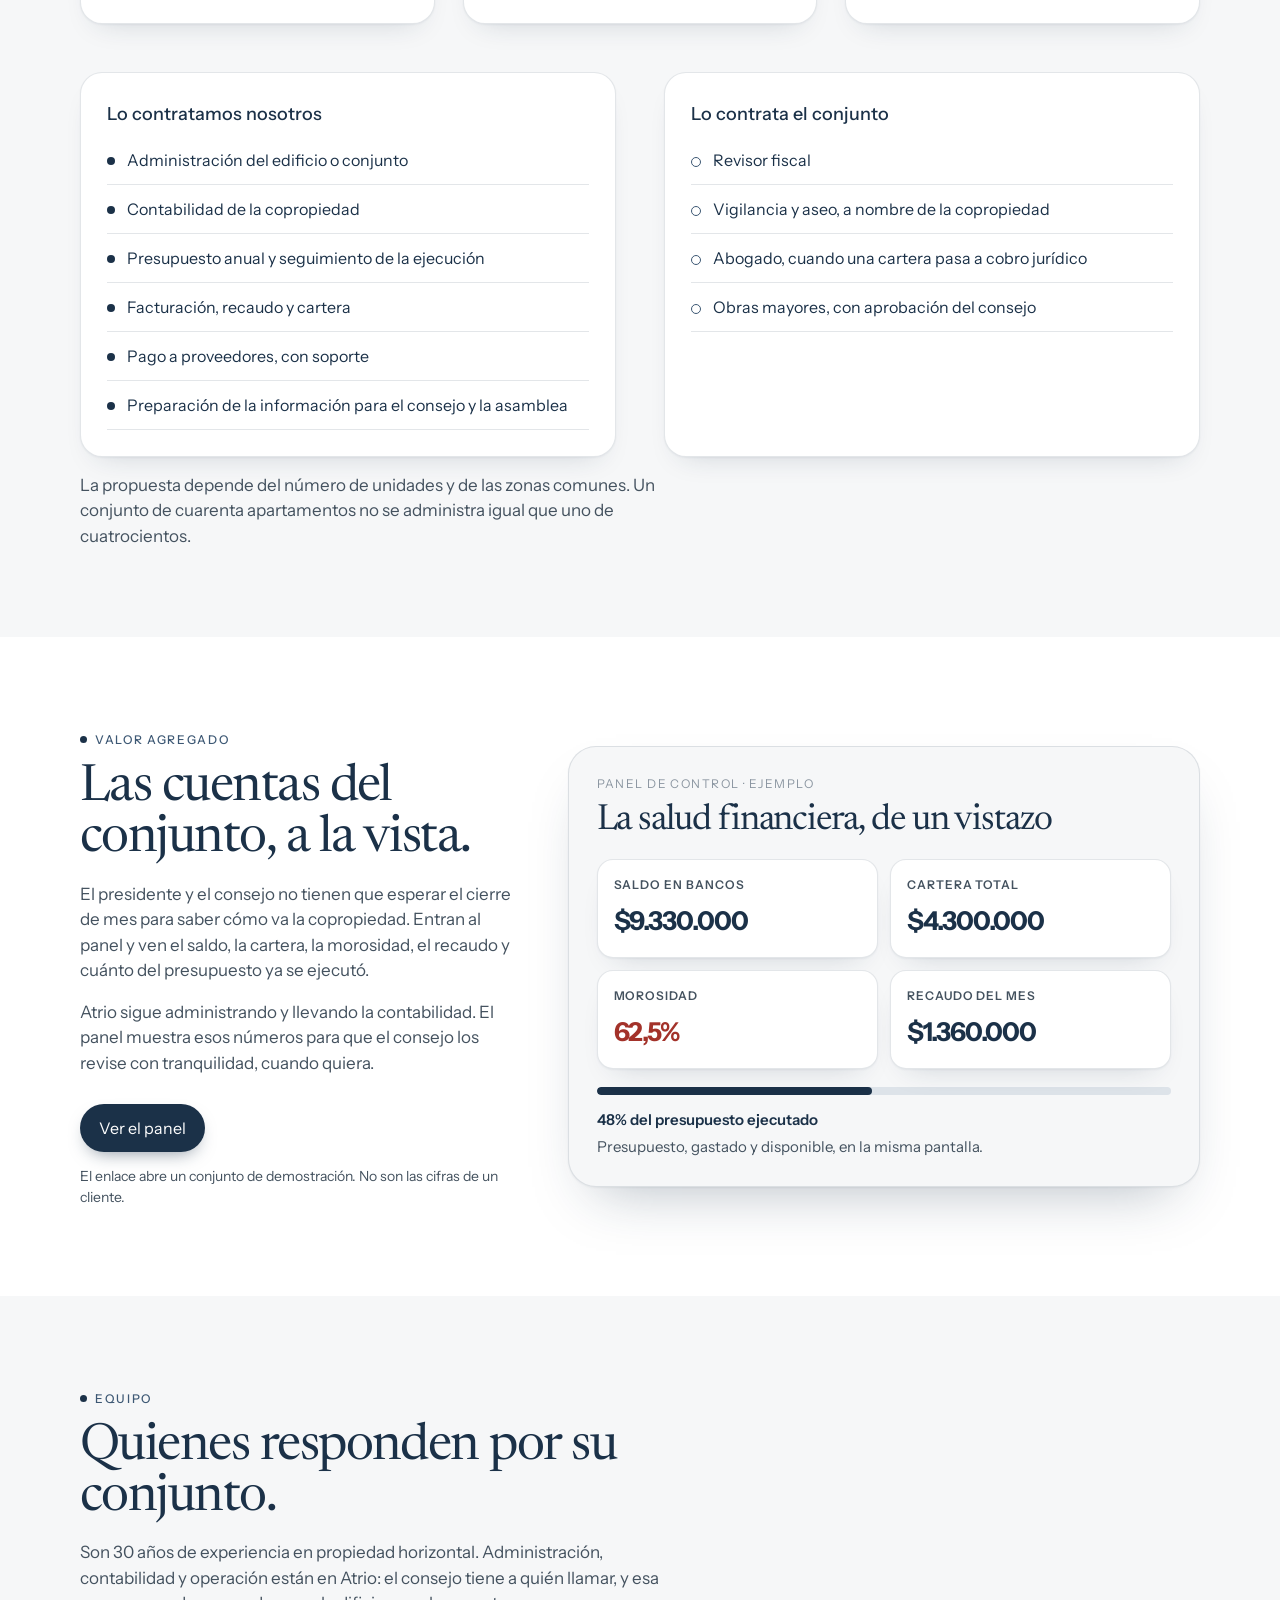
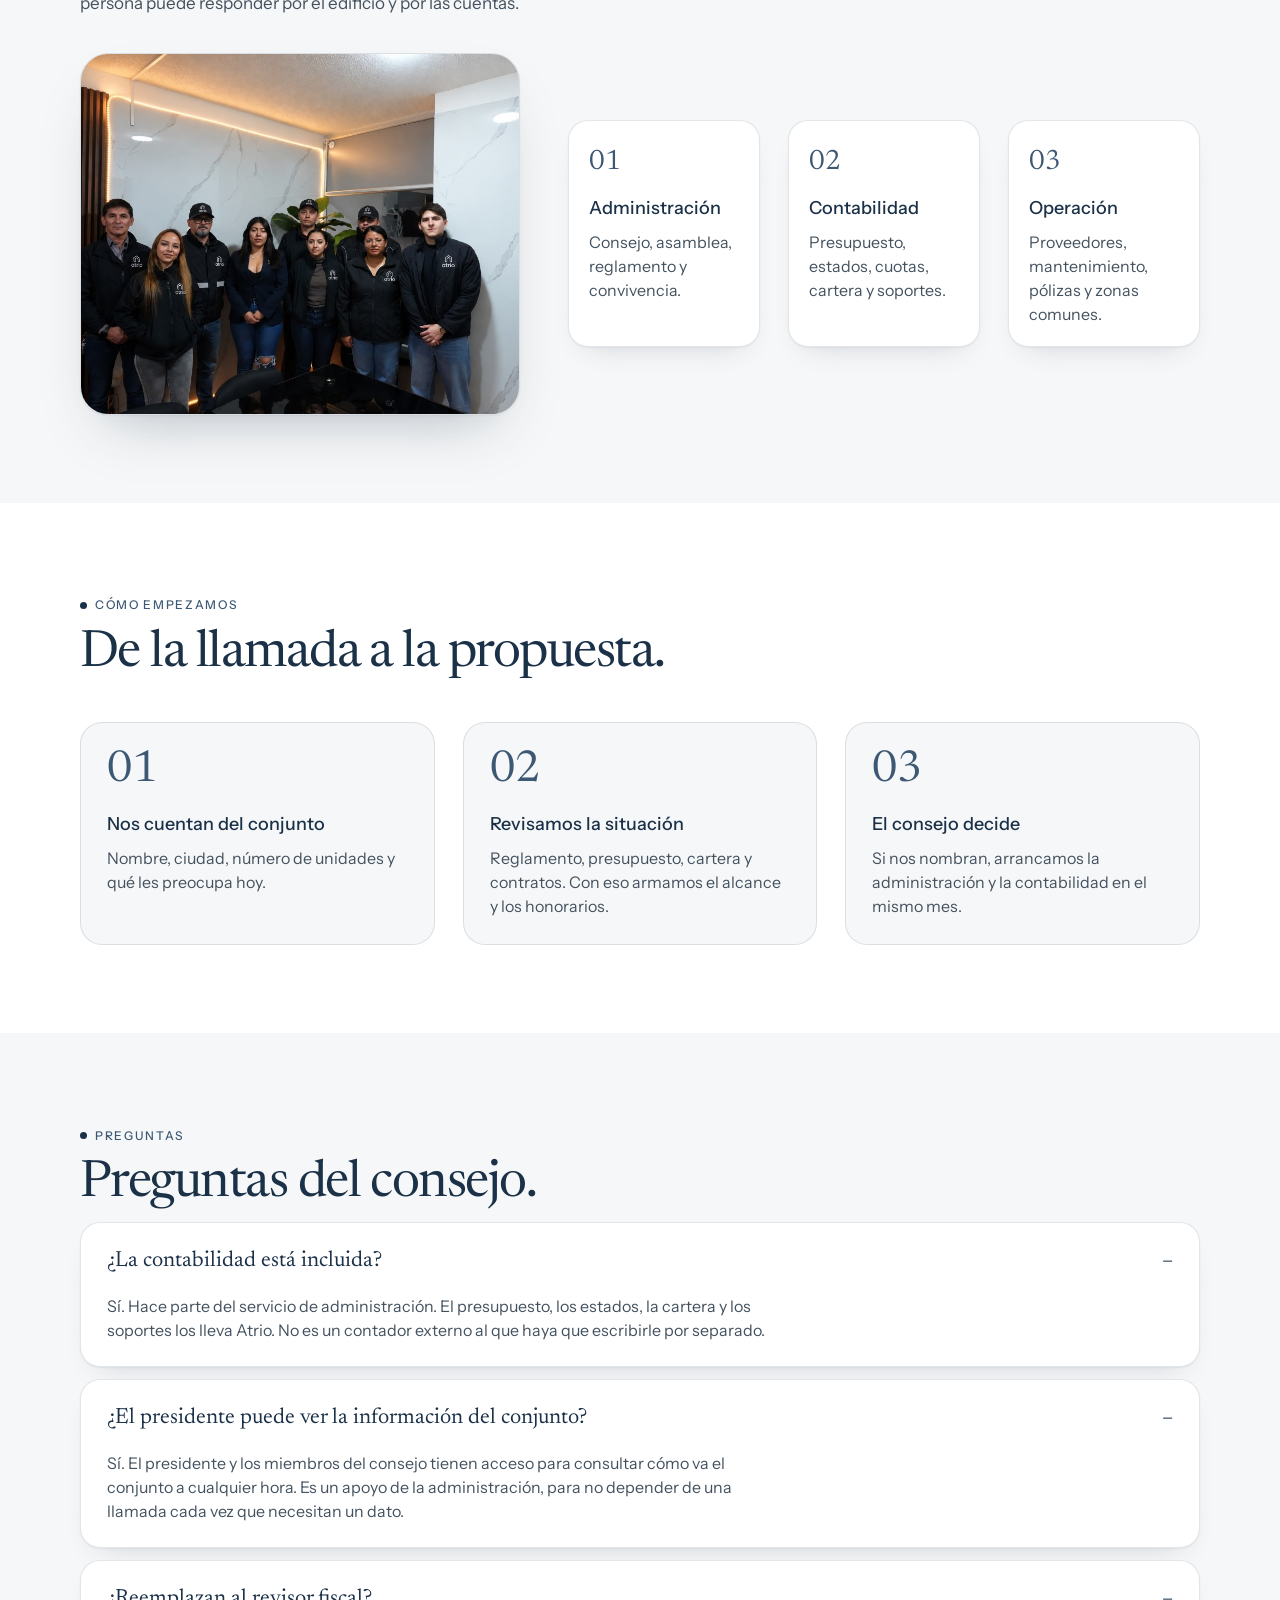
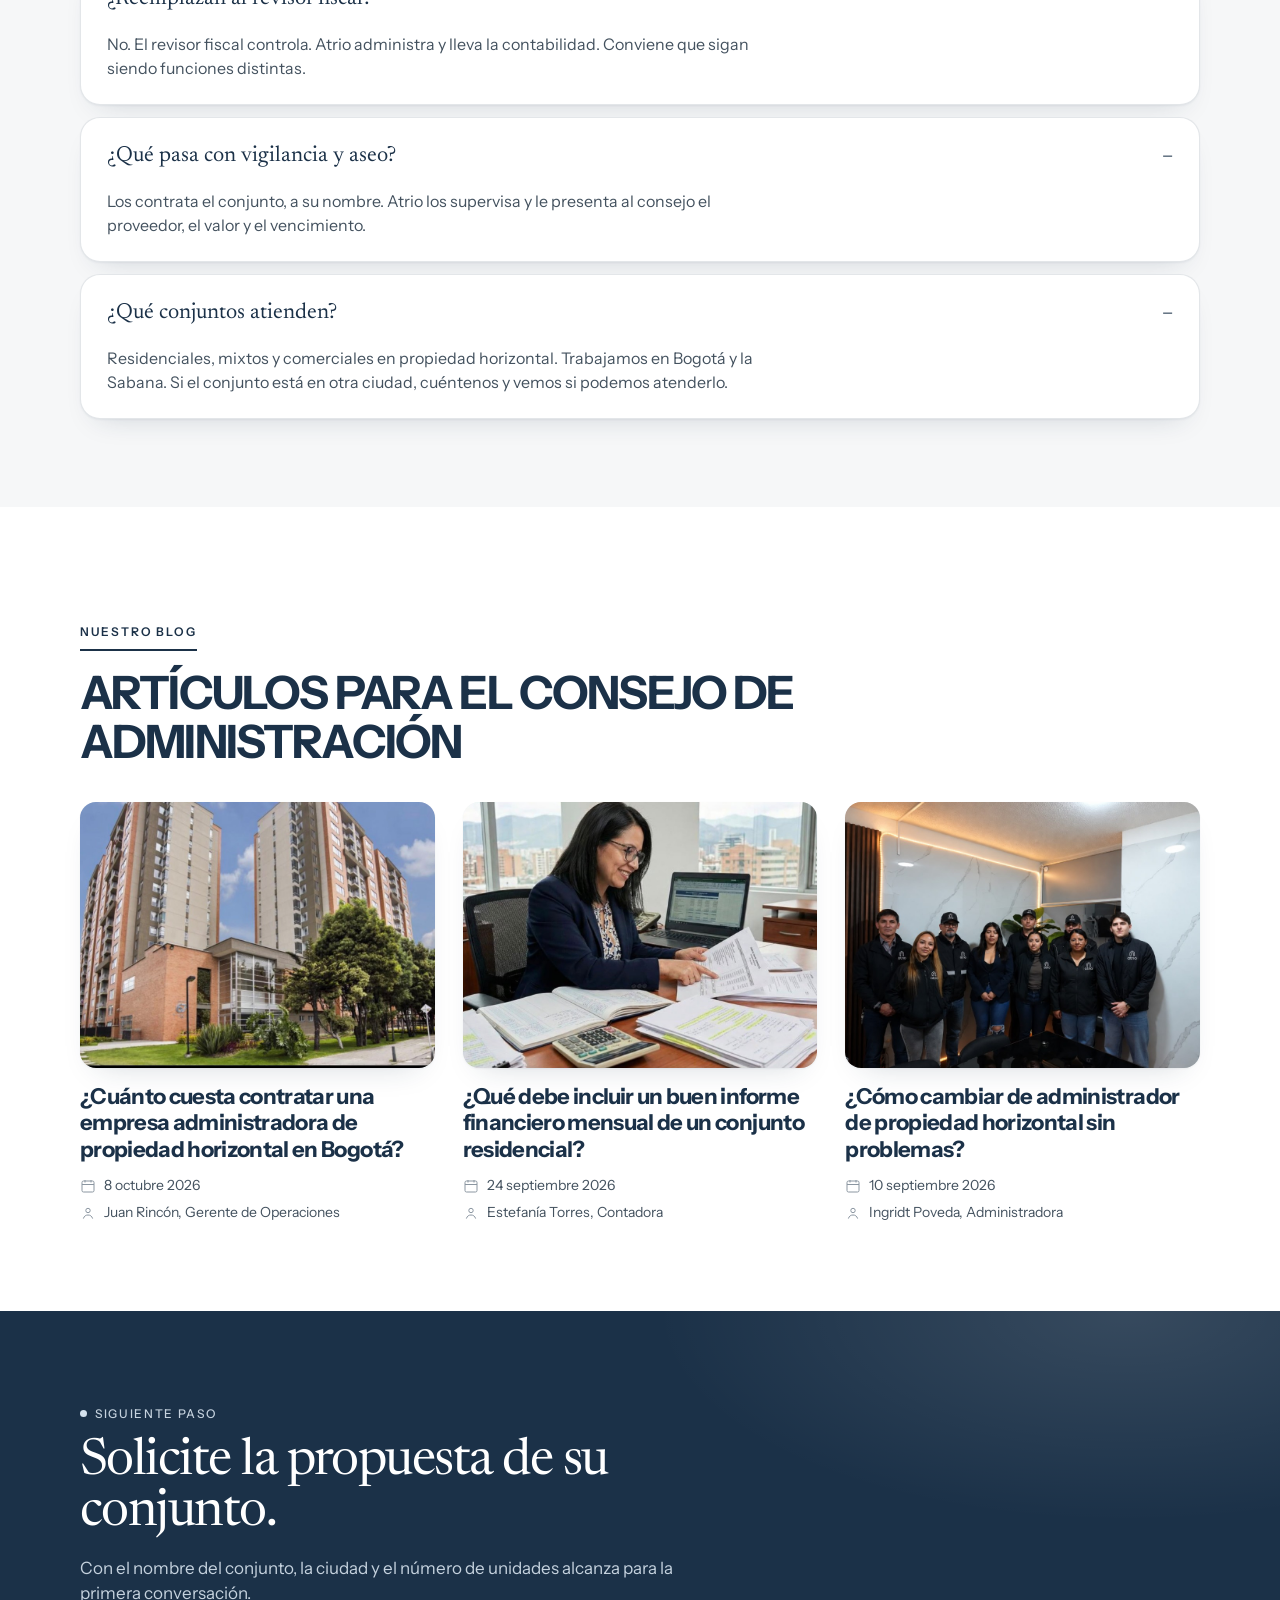
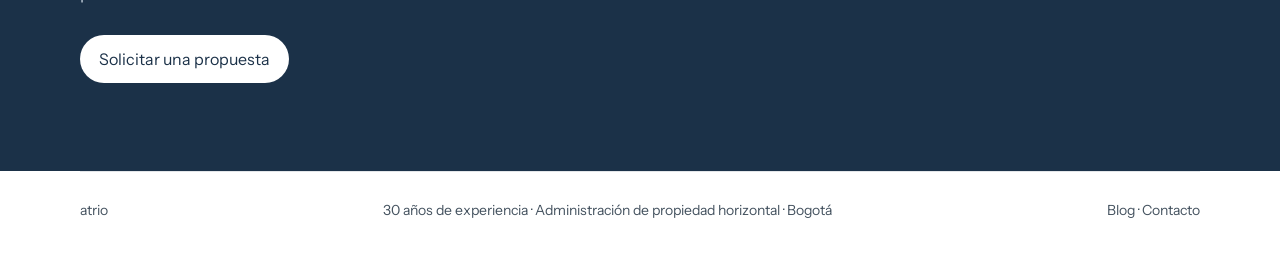
==== commit aebfb14e: "Agrega el título de la sección de problemas en la portada" ====
--- a/index.html
+++ b/index.html
@@ -92,6 +92,7 @@
 
 		<section class="band band-tight">
 			<div class="shell">
+				<p class="eyebrow">Problemas que solucionarías con Atrio</p>
 				<div class="principles">
 					<article>
 						<h2>Cuentas difíciles de leer</h2>
--- a/css/site.css
+++ b/css/site.css
@@ -274,6 +274,10 @@
 	padding: 8px 2px 12px;
 	color: var(--faint);
 	font-size: 13px;
+}
+
+.band-tight .eyebrow {
+	margin-bottom: 18px;
 }
 
 .principles {
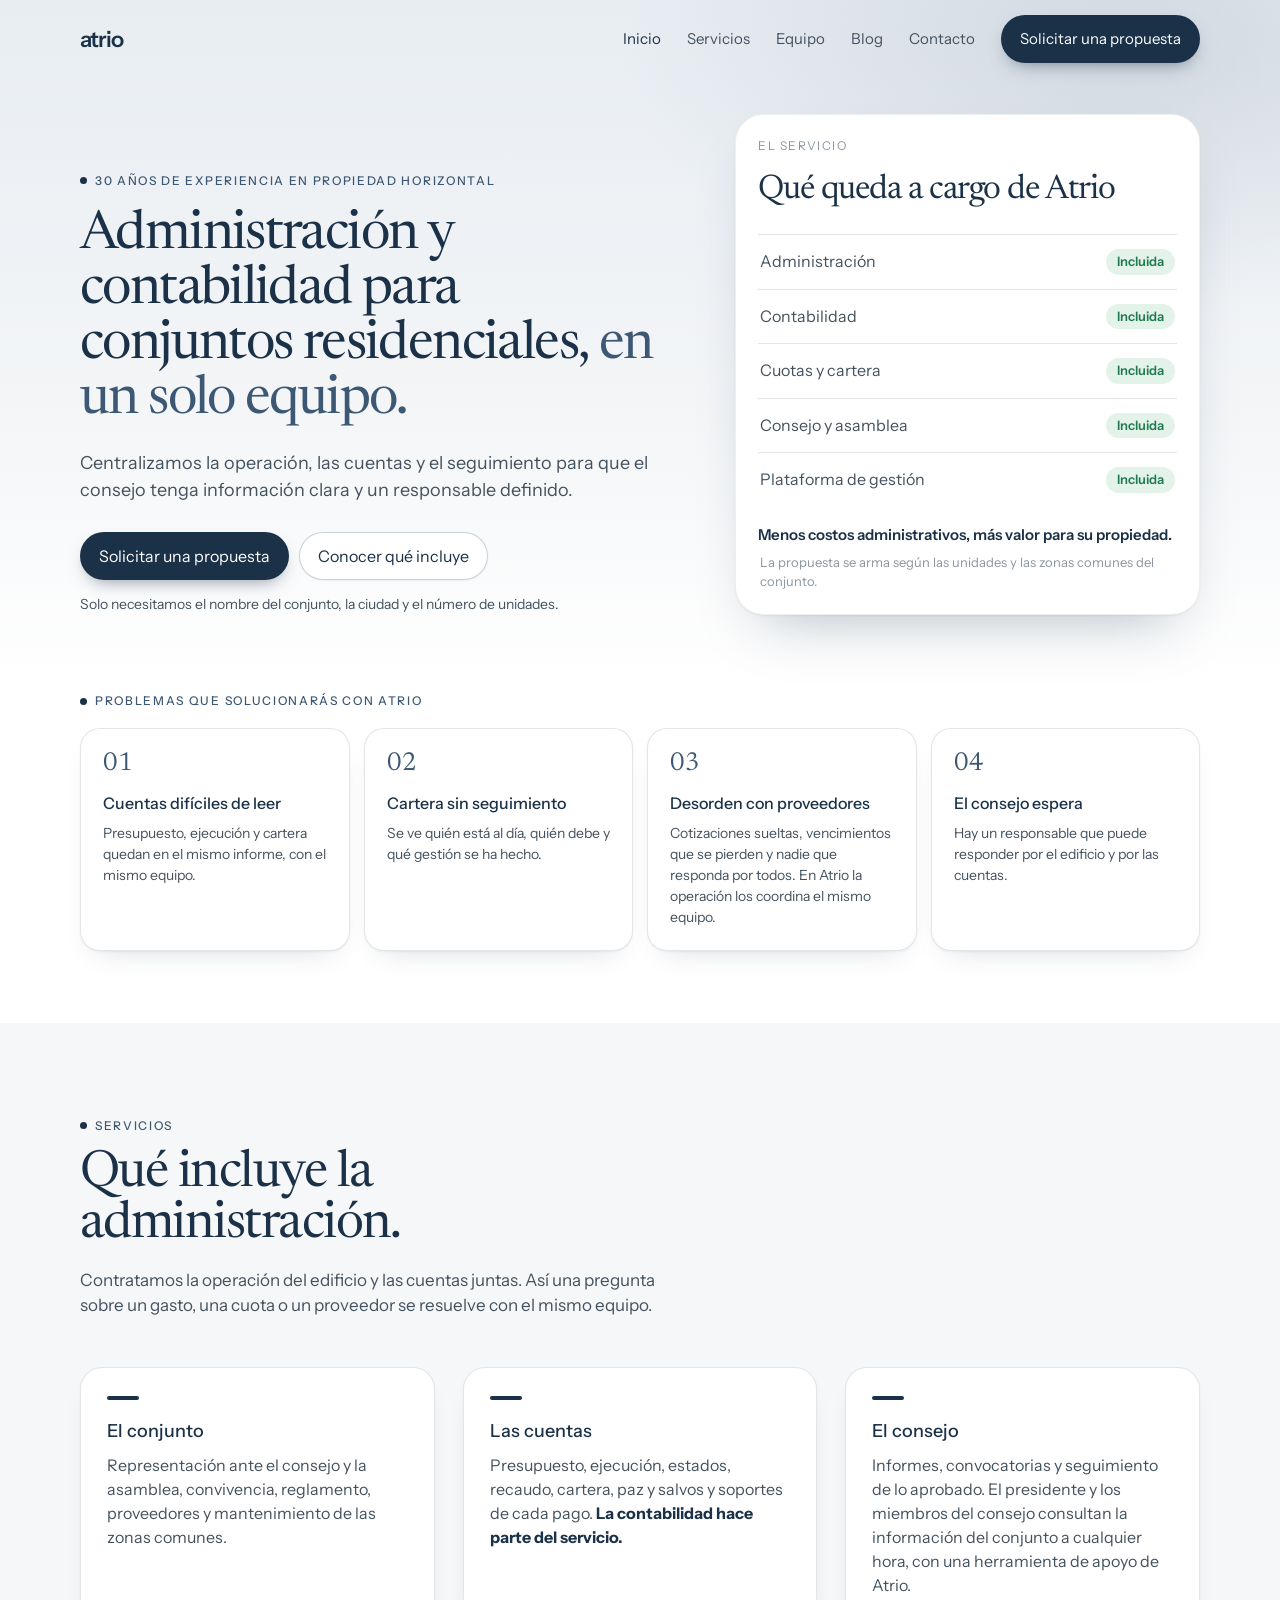
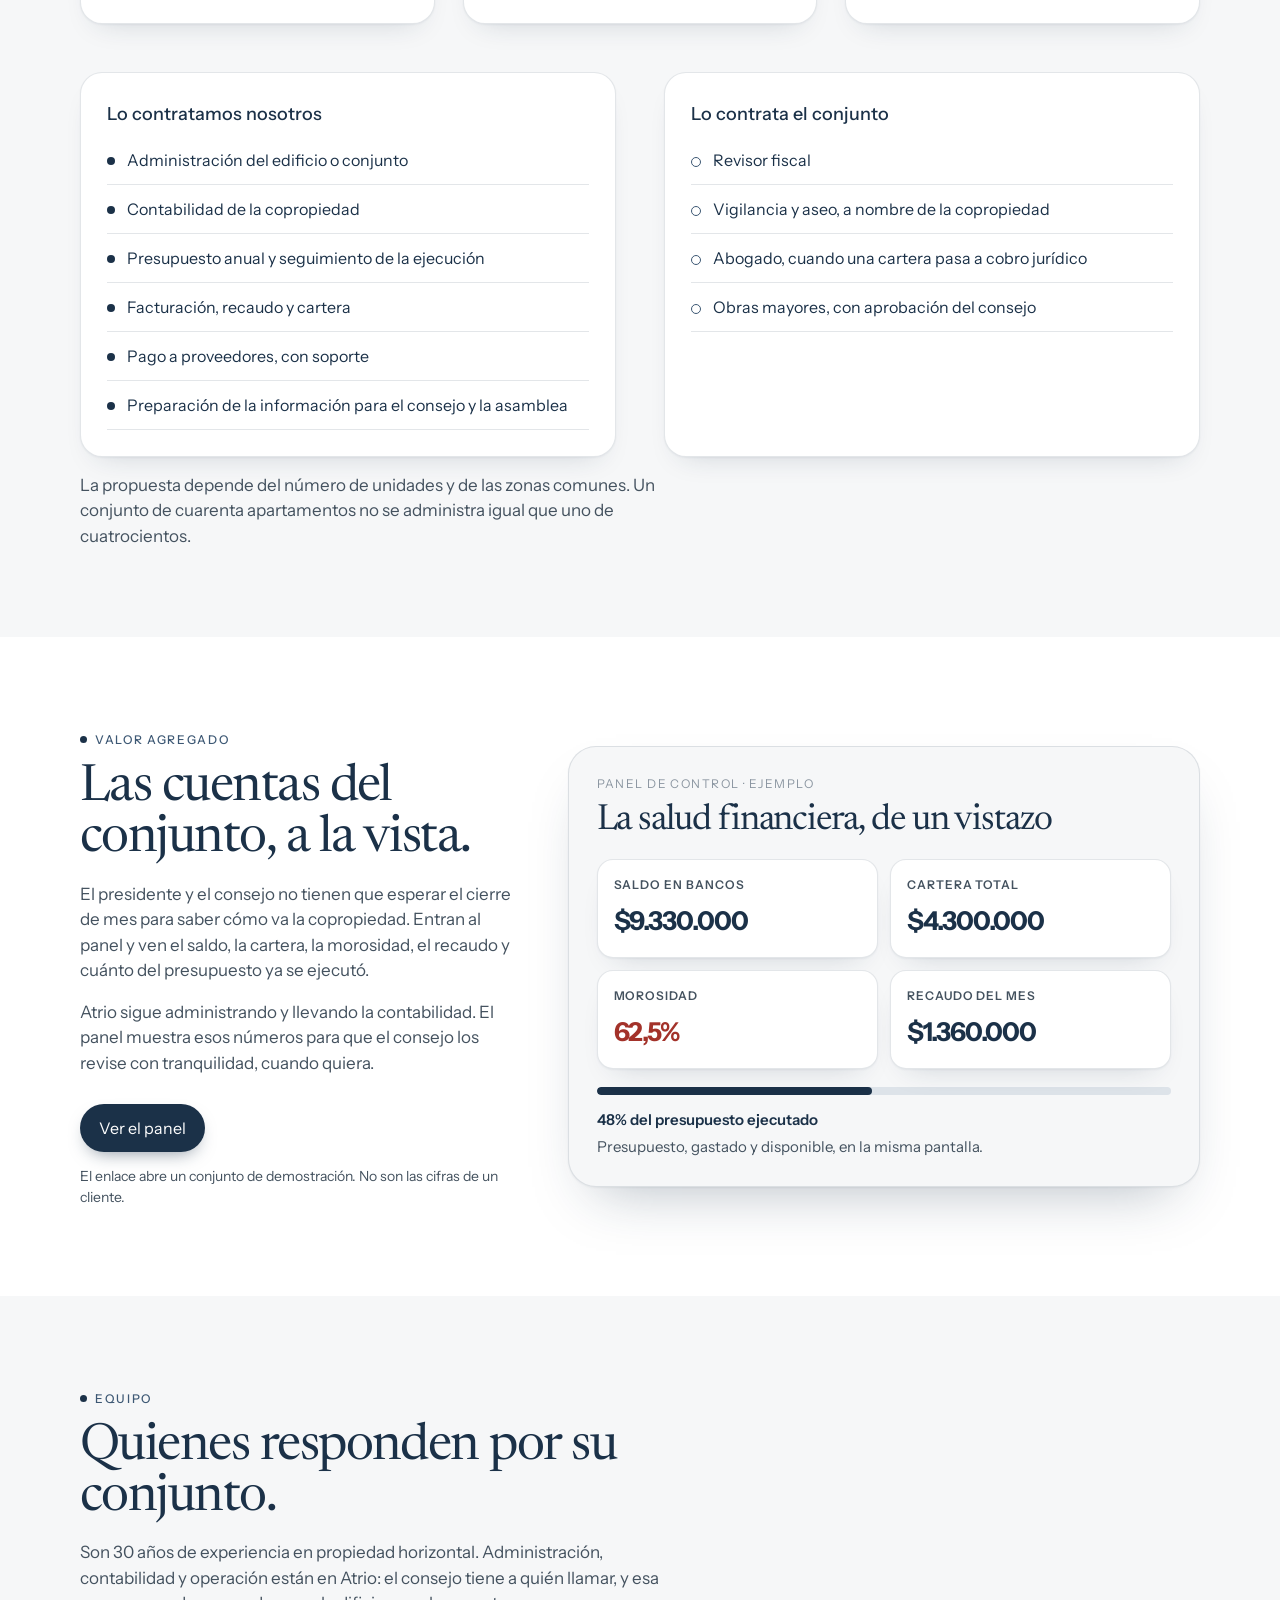
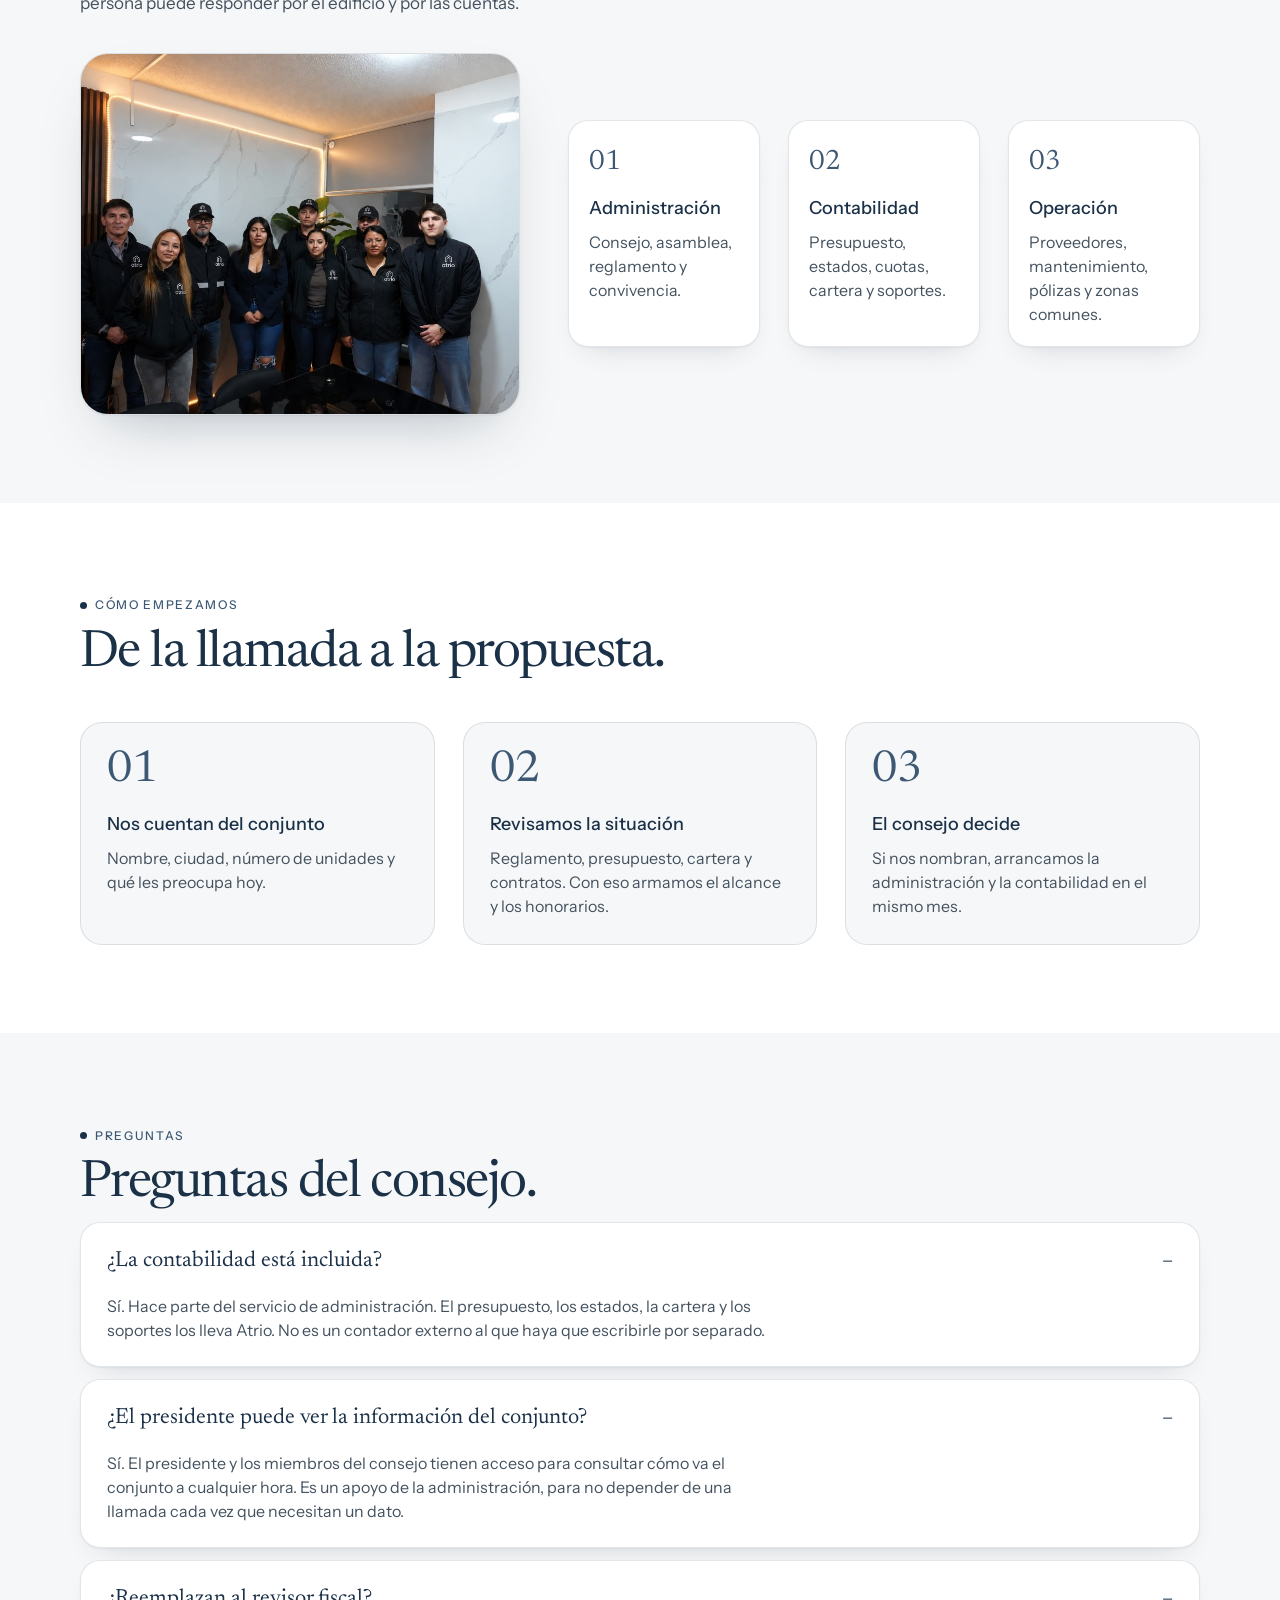
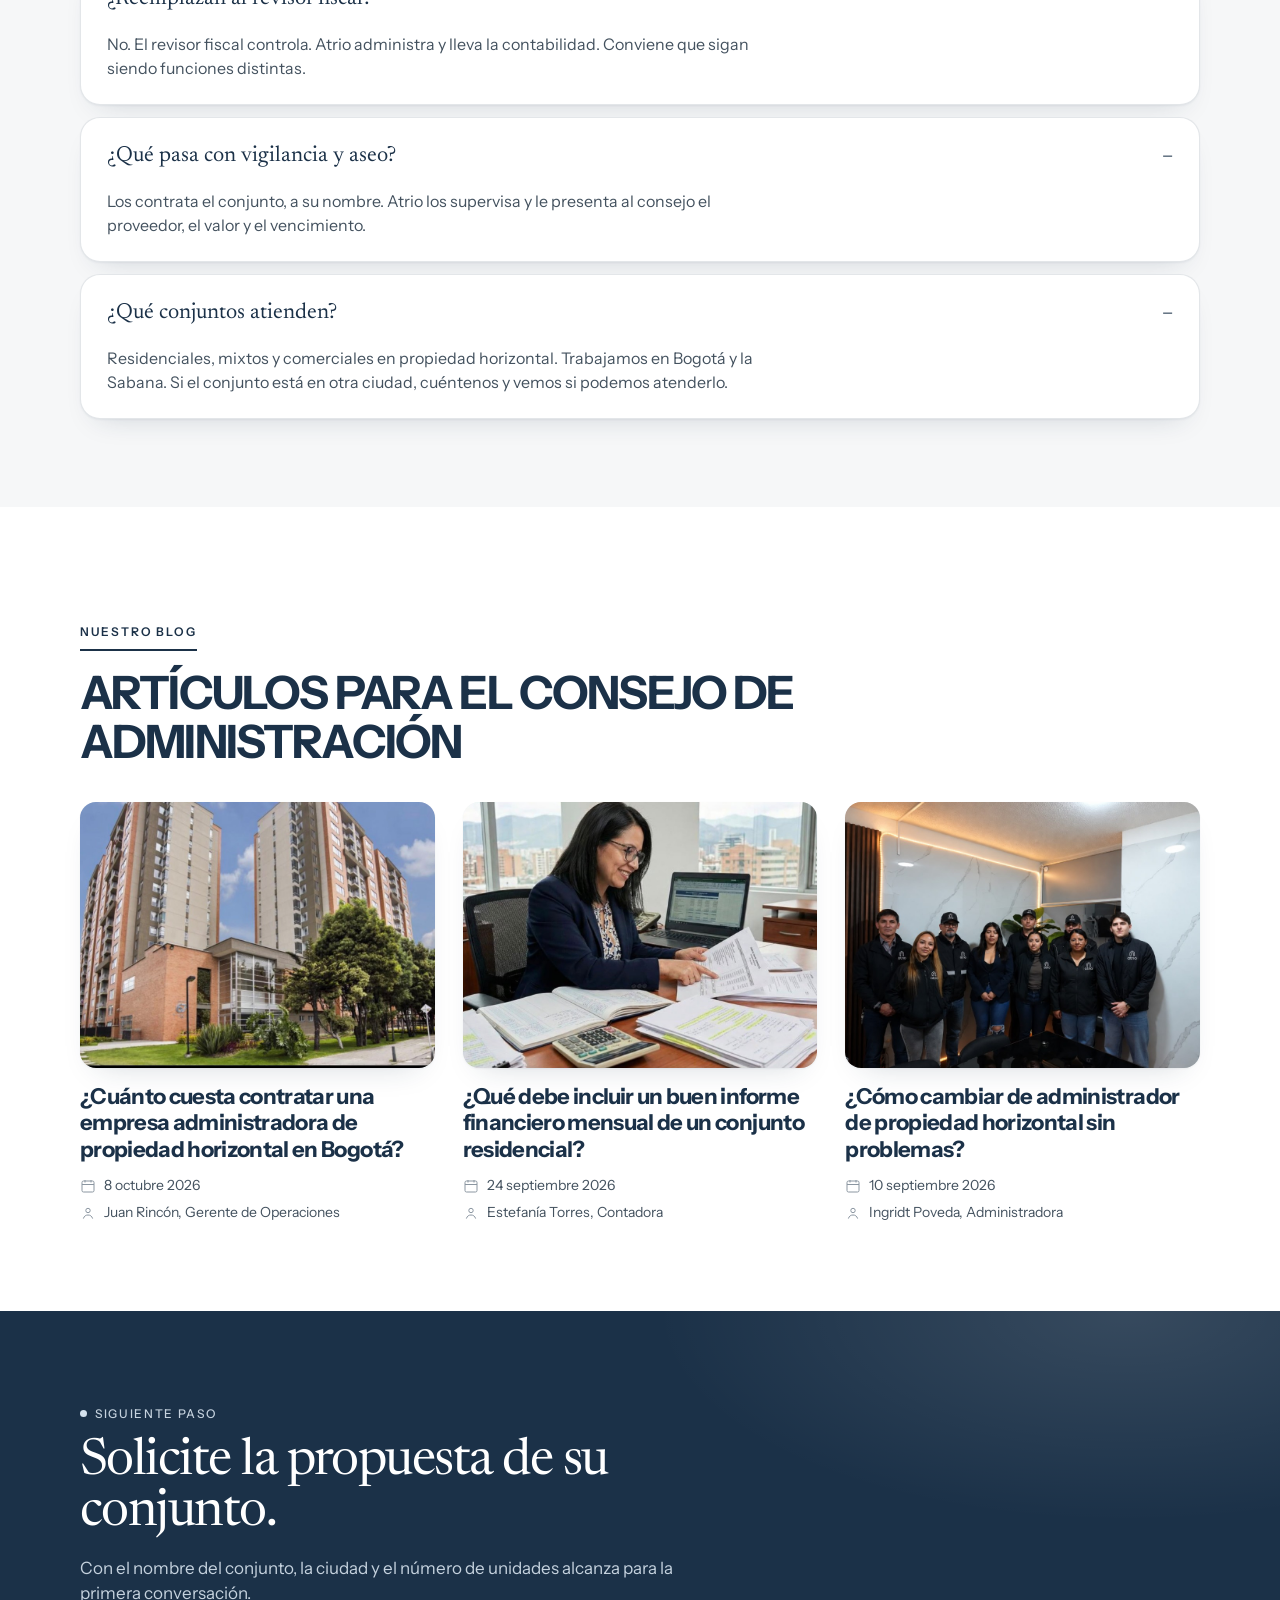
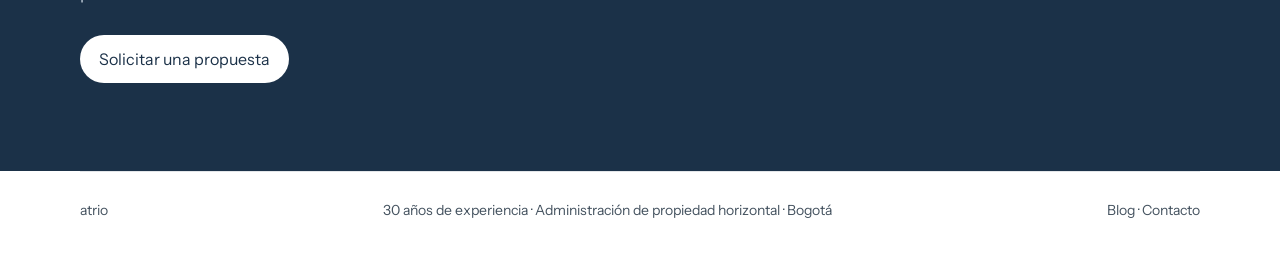
==== commit def2f18c: "Ajusta el título: Problemas que solucionarás con Atrio" ====
--- a/index.html
+++ b/index.html
@@ -92,7 +92,7 @@
 
 		<section class="band band-tight">
 			<div class="shell">
-				<p class="eyebrow">Problemas que solucionarías con Atrio</p>
+				<p class="eyebrow">Problemas que solucionarás con Atrio</p>
 				<div class="principles">
 					<article>
 						<h2>Cuentas difíciles de leer</h2>
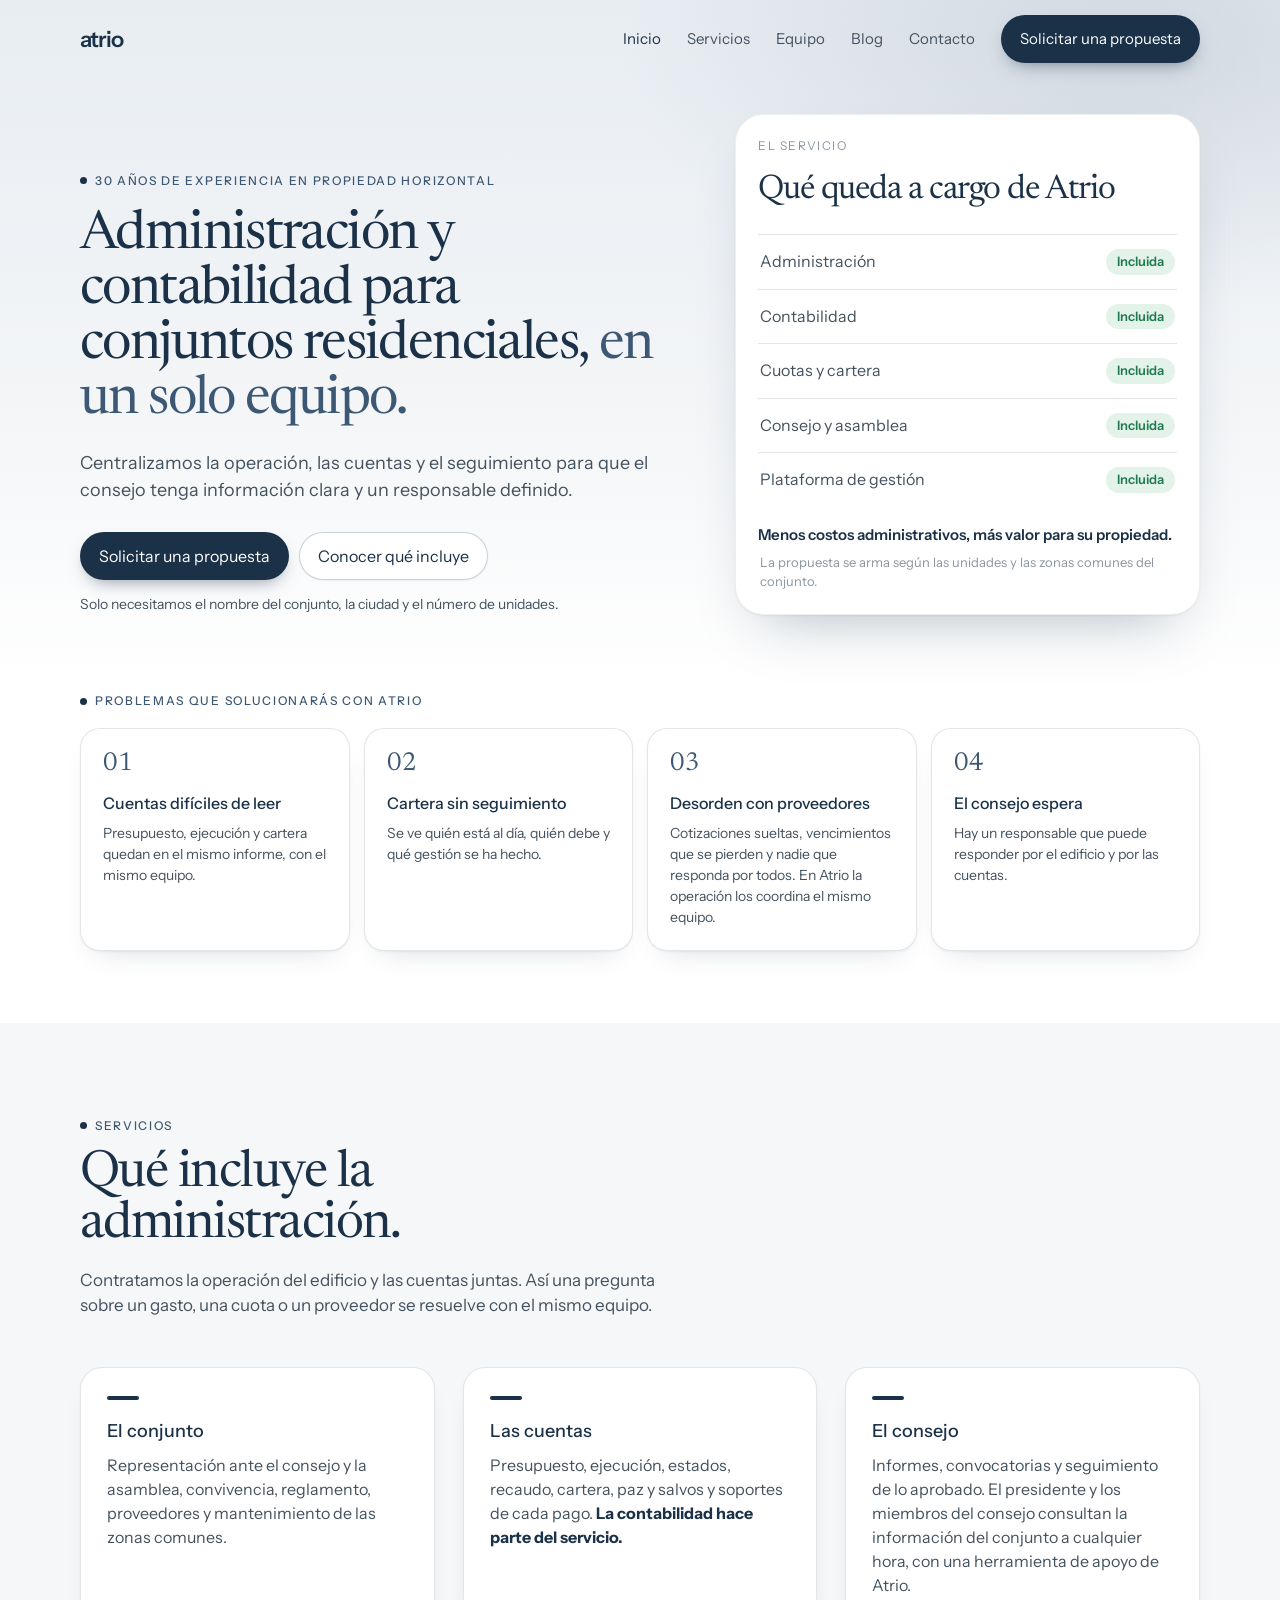
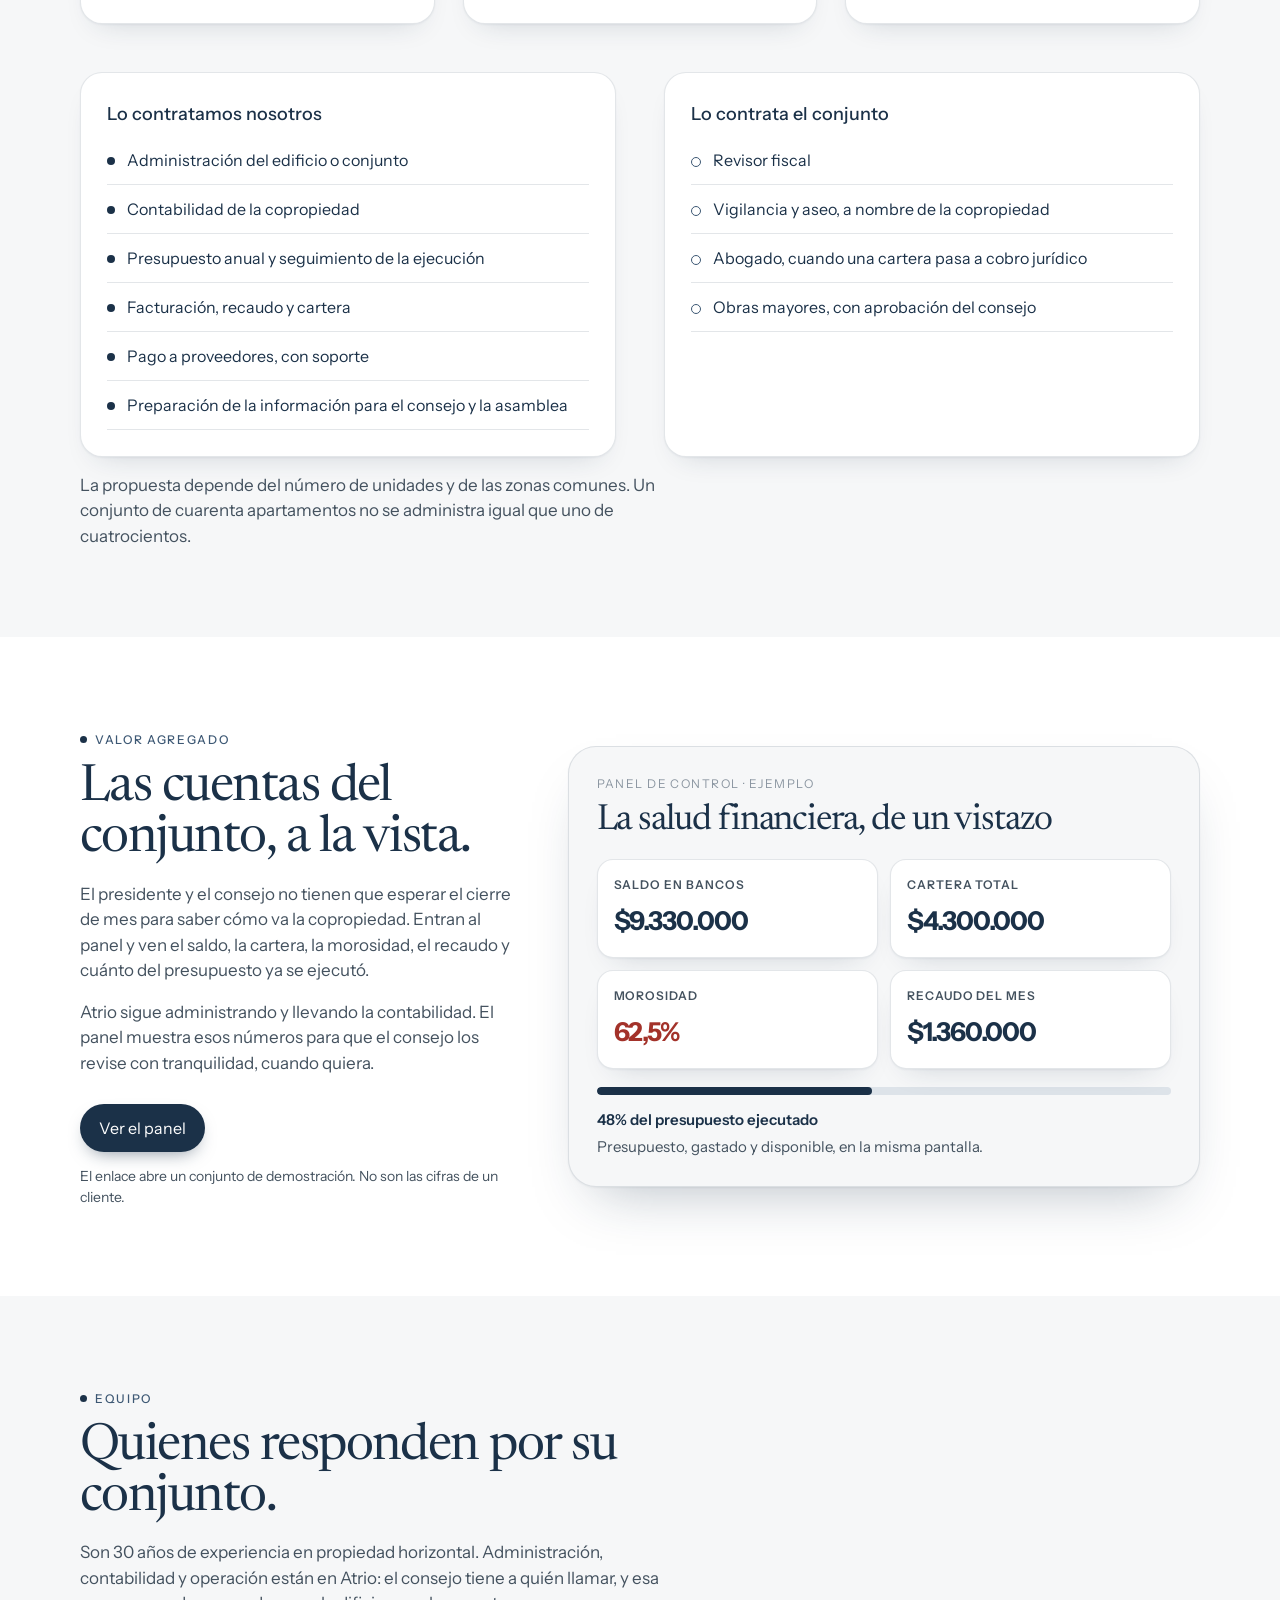
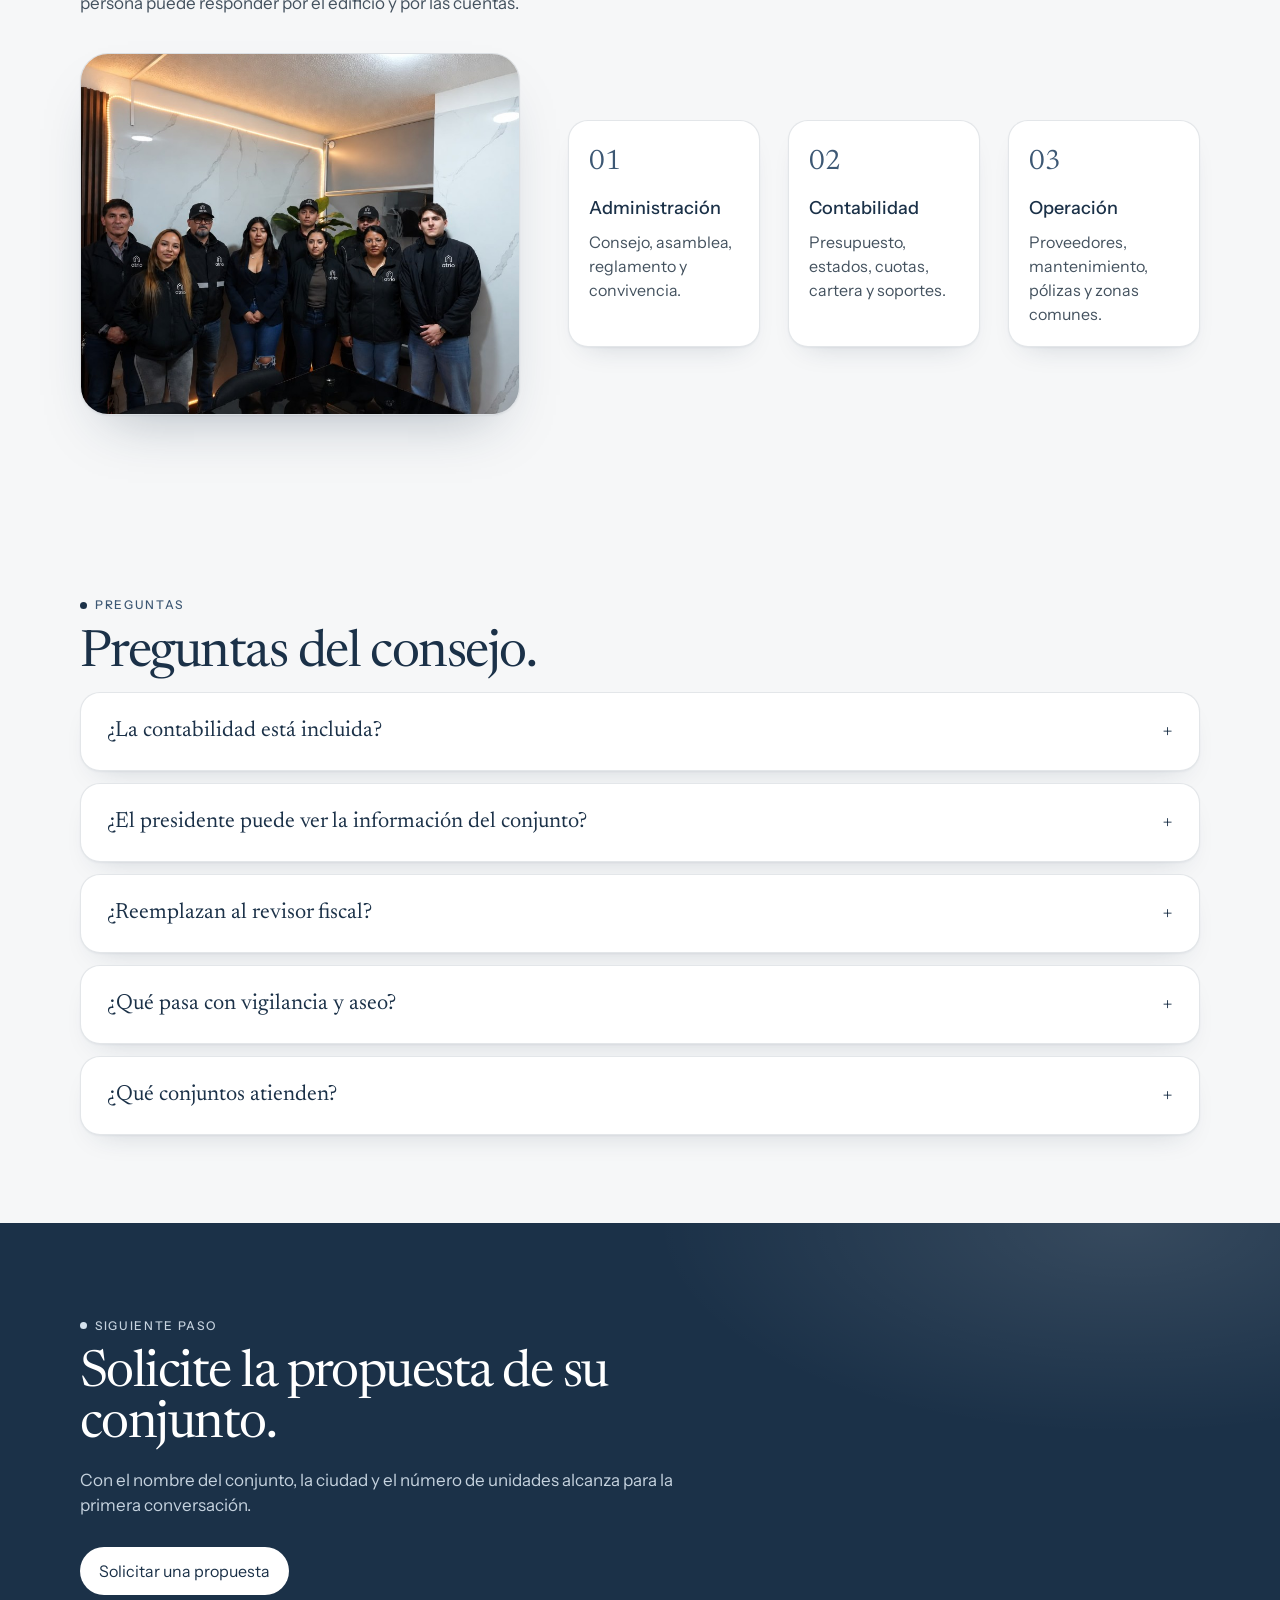
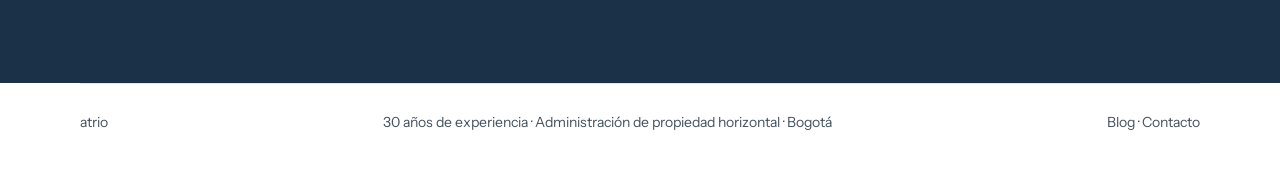
==== commit 1cd61879: "Quita blog y pasos de la portada; deja el FAQ cerrado por defecto" ====
--- a/index.html
+++ b/index.html
@@ -255,39 +255,15 @@
 			</div>
 		</section>
 
-		<section class="band">
-			<div class="shell">
-				<p class="eyebrow">Cómo empezamos</p>
-				<h2 class="section-title">De la llamada a la propuesta.</h2>
-				<div class="steps">
-					<article>
-						<span>01</span>
-						<h3>Nos cuentan del conjunto</h3>
-						<p>Nombre, ciudad, número de unidades y qué les preocupa hoy.</p>
-					</article>
-					<article>
-						<span>02</span>
-						<h3>Revisamos la situación</h3>
-						<p>Reglamento, presupuesto, cartera y contratos. Con eso armamos el alcance y los honorarios.</p>
-					</article>
-					<article>
-						<span>03</span>
-						<h3>El consejo decide</h3>
-						<p>Si nos nombran, arrancamos la administración y la contabilidad en el mismo mes.</p>
-					</article>
-				</div>
-			</div>
-		</section>
-
 		<section class="band band-alt" id="preguntas">
 			<div class="shell">
 				<p class="eyebrow">Preguntas</p>
 				<h2 class="section-title">Preguntas del consejo.</h2>
 				<div class="faq">
-					<div class="faq-item is-open">
-						<button type="button" aria-expanded="true">
+					<div class="faq-item">
+						<button type="button" aria-expanded="false">
 							¿La contabilidad está incluida?
-							<span>–</span>
+							<span>+</span>
 						</button>
 						<p>
 							Sí. Hace parte del servicio de administración. El presupuesto, los estados, la cartera
@@ -295,10 +271,10 @@
 							por separado.
 						</p>
 					</div>
-					<div class="faq-item is-open">
-						<button type="button" aria-expanded="true">
+					<div class="faq-item">
+						<button type="button" aria-expanded="false">
 							¿El presidente puede ver la información del conjunto?
-							<span>–</span>
+							<span>+</span>
 						</button>
 						<p>
 							Sí. El presidente y los miembros del consejo tienen acceso para consultar cómo va el
@@ -306,86 +282,35 @@
 							llamada cada vez que necesitan un dato.
 						</p>
 					</div>
-					<div class="faq-item is-open">
-						<button type="button" aria-expanded="true">
+					<div class="faq-item">
+						<button type="button" aria-expanded="false">
 							¿Reemplazan al revisor fiscal?
-							<span>–</span>
+							<span>+</span>
 						</button>
 						<p>
 							No. El revisor fiscal controla. Atrio administra y lleva la contabilidad. Conviene que
 							sigan siendo funciones distintas.
 						</p>
 					</div>
-					<div class="faq-item is-open">
-						<button type="button" aria-expanded="true">
+					<div class="faq-item">
+						<button type="button" aria-expanded="false">
 							¿Qué pasa con vigilancia y aseo?
-							<span>–</span>
+							<span>+</span>
 						</button>
 						<p>
 							Los contrata el conjunto, a su nombre. Atrio los supervisa y le presenta al consejo el
 							proveedor, el valor y el vencimiento.
 						</p>
 					</div>
-					<div class="faq-item is-open">
-						<button type="button" aria-expanded="true">
+					<div class="faq-item">
+						<button type="button" aria-expanded="false">
 							¿Qué conjuntos atienden?
-							<span>–</span>
+							<span>+</span>
 						</button>
 						<p>
 							Residenciales, mixtos y comerciales en propiedad horizontal. Trabajamos en Bogotá y la Sabana. Si el conjunto está en otra ciudad, cuéntenos y vemos si podemos atenderlo.
 						</p>
 					</div>
-				</div>
-			</div>
-		</section>
-
-		<section class="band">
-			<div class="shell">
-				<p class="blog-kicker">Nuestro blog</p>
-				<h2 class="blog-title">Artículos para el consejo de administración</h2>
-				<div class="post-grid">
-					<a class="post" href="blog/cuanto-cuesta-administradora-bogota.html">
-						<img loading="lazy" decoding="async" src="img/edificios.jpg" alt="Conjunto residencial en Bogotá" />
-						<h3>¿Cuánto cuesta contratar una empresa administradora de propiedad horizontal en Bogotá?</h3>
-						<p class="post-meta">
-							<span>
-								<svg width="16" height="16" viewBox="0 0 16 16" fill="none" aria-hidden="true"><rect x="2" y="3" width="12" height="11" rx="1.5" stroke="currentColor"/><path d="M2 6.5h12M5 2v2.5M11 2v2.5" stroke="currentColor"/></svg>
-								8 octubre 2026
-							</span>
-							<span>
-								<svg width="16" height="16" viewBox="0 0 16 16" fill="none" aria-hidden="true"><circle cx="8" cy="5.5" r="2.2" stroke="currentColor"/><path d="M3.5 13.2c.7-2.2 2.3-3.2 4.5-3.2s3.8 1 4.5 3.2" stroke="currentColor" stroke-linecap="round"/></svg>
-								Juan Rincón, Gerente de Operaciones
-							</span>
-						</p>
-					</a>
-					<a class="post" href="blog/informe-financiero-mensual.html">
-						<img loading="lazy" decoding="async" src="img/contadora.jpg" alt="Revisión de estados financieros" />
-						<h3>¿Qué debe incluir un buen informe financiero mensual de un conjunto residencial?</h3>
-						<p class="post-meta">
-							<span>
-								<svg width="16" height="16" viewBox="0 0 16 16" fill="none" aria-hidden="true"><rect x="2" y="3" width="12" height="11" rx="1.5" stroke="currentColor"/><path d="M2 6.5h12M5 2v2.5M11 2v2.5" stroke="currentColor"/></svg>
-								24 septiembre 2026
-							</span>
-							<span>
-								<svg width="16" height="16" viewBox="0 0 16 16" fill="none" aria-hidden="true"><circle cx="8" cy="5.5" r="2.2" stroke="currentColor"/><path d="M3.5 13.2c.7-2.2 2.3-3.2 4.5-3.2s3.8 1 4.5 3.2" stroke="currentColor" stroke-linecap="round"/></svg>
-								Estefanía Torres, Contadora
-							</span>
-						</p>
-					</a>
-					<a class="post" href="blog/cambiar-de-administrador.html">
-						<img loading="lazy" decoding="async" src="equipo.jpg" alt="Equipo de Atrio" />
-						<h3>¿Cómo cambiar de administrador de propiedad horizontal sin problemas?</h3>
-						<p class="post-meta">
-							<span>
-								<svg width="16" height="16" viewBox="0 0 16 16" fill="none" aria-hidden="true"><rect x="2" y="3" width="12" height="11" rx="1.5" stroke="currentColor"/><path d="M2 6.5h12M5 2v2.5M11 2v2.5" stroke="currentColor"/></svg>
-								10 septiembre 2026
-							</span>
-							<span>
-								<svg width="16" height="16" viewBox="0 0 16 16" fill="none" aria-hidden="true"><circle cx="8" cy="5.5" r="2.2" stroke="currentColor"/><path d="M3.5 13.2c.7-2.2 2.3-3.2 4.5-3.2s3.8 1 4.5 3.2" stroke="currentColor" stroke-linecap="round"/></svg>
-								Ingridt Poveda, Administradora
-							</span>
-						</p>
-					</a>
 				</div>
 			</div>
 		</section>
